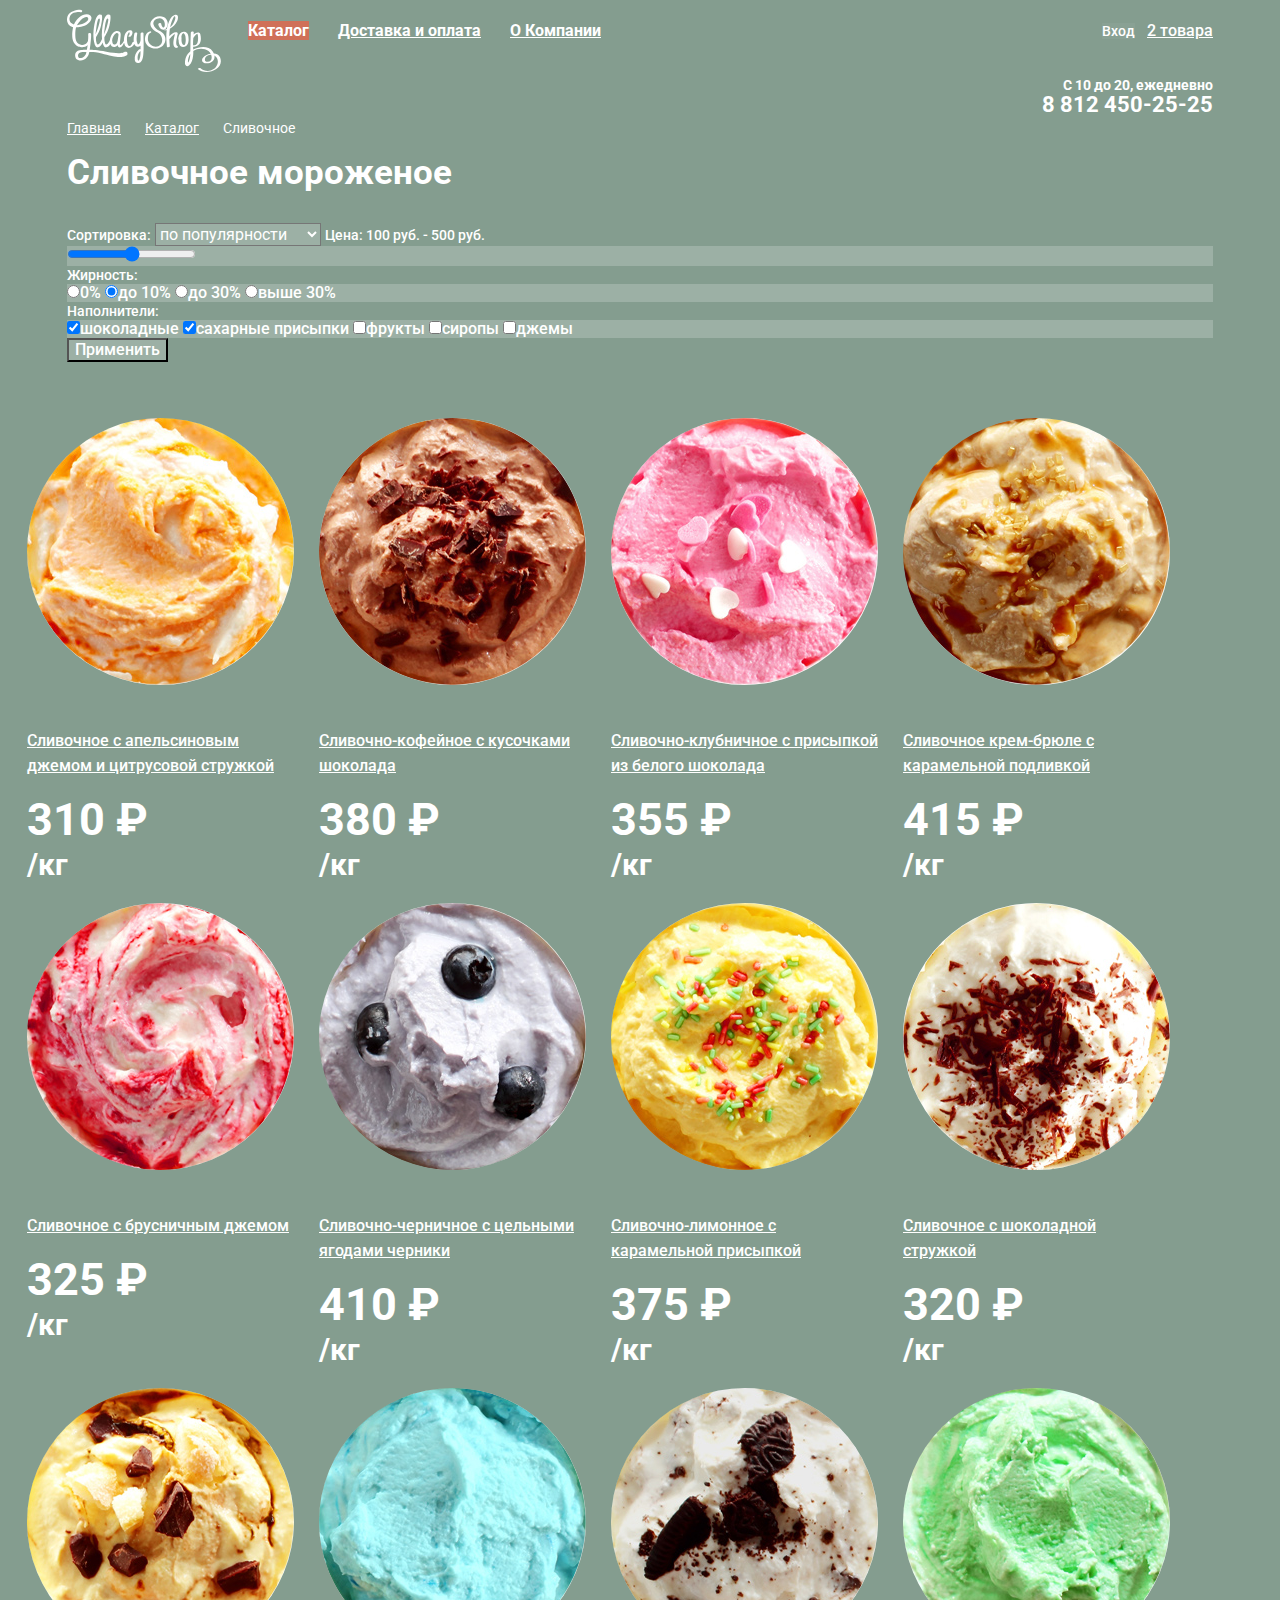
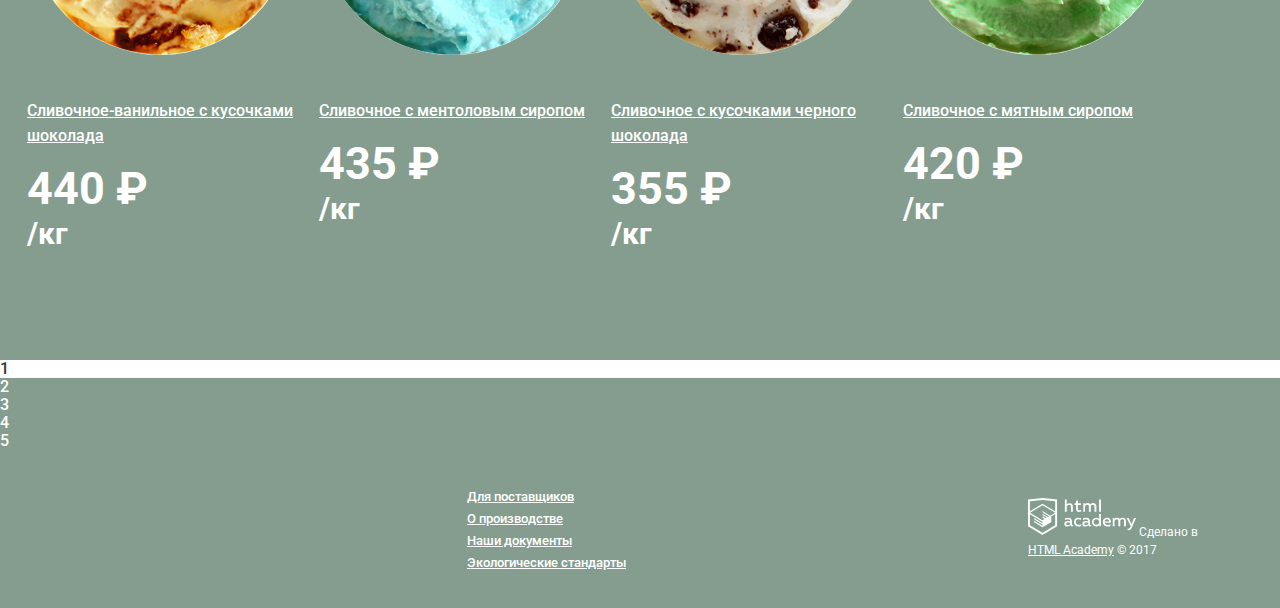
==== catalog.html @ 8f3aaef1 "Правки по базовой разметке сеток" ====
<!DOCTYPE html>
<html lang="ru">
   <head>
      <meta charset="utf-8">
      <title>HTML Academy: Глейси</title>
      <link href="https://fonts.googleapis.com/css?family=Roboto:400,500,700&amp;subset=cyrillic" rel="stylesheet">
      <link rel="stylesheet" href="css/normalize.css">
      <link rel="stylesheet" href="css/style.css">
   </head>
   <body>
      <header class="mainHeader">
         <div class="container">
            <nav class="mainNavigation">
               <a href="index.html" aria-label="Главная страница Gllacy Shop"><img src="img/logo.svg" alt="Логотип Gllacy Shop" class="logo" width="154" height="64"></a>
               <ul class="siteNavigation list">
                  <li class="catalogLink">
                     <a href="catalog.html" class="navLink catalogCurrent">Каталог</a>
                     <ul class="submenu list">
                        <li class="newIcecream"><a href="#">Новинки</a></li>
                        <li class="submenuItem submenuCurrent"><a href="#">Сливочное</a></li>
                        <li class="submenuItem"><a href="#">Щербеты</a></li>
                        <li class="submenuItem"><a href="#">Фруктовый лед</a></li>
                        <li class="submenuItem"><a href="#">Мелорин</a></li>
                     </ul>
                  </li>
                  <li><a href="payment.html" class="navLink">Доставка и оплата</a></li>
                  <li><a href="about.html" class="navLink">О Компании</a></li>
               </ul>
               <ul class="userNavigation list">
                  <li>
                     <a href="#" class="userLink"><span class="visuallyHidden">Поиск</span></a>
                     <form class="searchForm" action="https://echo.htmlacademy.ru/" method="get">
                        <label for="search" class="visuallyHidden">Поиск по сайту</label>
                        <input type="text" name="search" id="search"  placeholder="Что ищем?">
                        <button type="submit" class="visuallyHidden">Искать</button>
                     </form>
                  </li>
                  <li>
                     <a href="login.html" class="userLink">Вход</a>
                     <form class="loginForm" action="https://echo.htmlacademy.ru/" method="post">
                        <p class="userForm"> <label for="emailLoginForm" class="visuallyHidden">Электронная почта</label>
                           <input type="email" id="emailLoginForm" name="emailLogin" placeholder="Электронная почта">
                           <label for="passwordLoginForm" class="visuallyHidden">Пароль</label>
                           <input type="password" id="passwordLoginForm" name="passwordLogin" placeholder="Пароль">
                        </p>
                        <button type="submit" class="btn">Войти</button>
                        <p class="informationSection">
                           <a href="#" class="linkForm">Забыли пароль?</a>
                           <a href="#" class="linkForm">Новая регистрация</a>
                        </p>
                     </form>
                  </li>
                  <li>
                     <a href="#" class="activeLink">2 товара</a>
                     <section class="goodsChosen">
                        <h2 class="visuallyHidden">Выбранные товары</h2>
                        <p class="goodsRow"><button type="button" class="goodsClose"><span class="visuallyHidden">Закрыть</span></button>
                           <a href="#">
                           <img src="img/1.jpg" width="33" height="33" alt="Пломбир с апельсиновым джемом">
                           <span class="goodsBuy">Пломбир с апельсиновым джемом</span>
                           </a> 
                           <span class="goodsWeight">1,5 кг x</span> <span class="goodsPrice">200 руб.</span>
                           <span class="goodsTotal">300 руб.</span>
                        </p>
                        <p class="goodsRow"><button type="button" class="goodsClose"><span class="visuallyHidden">Закрыть</span></button>
                           <a href="#">
                           <img src="img/3.jpg" width="33" height="33" alt="Клубничный пломбир с присыпкой"> 
                           <span class="goodsBuy">Клубничный пломбир с присыпкой из белого шоколада</span>
                           </a>
                           <span class="goodsWeight">1,5 кг x</span> <span class="goodsPrice">300 руб.</span>
                           <span class="goodsTotal">450 руб.</span>
                        </p>
                        <hr>
                        <span class="total">Итого: 750 руб.</span>
                        <a href="#" class="btn">Оформить заказ</a>
                     </section>
                  </li>
               </ul>
            </nav>
            <span class="workTime">С 10 до 20, ежедневно</span>
            <span class="phoneNumber">8 812 450-25-25</span>
         </div>
      </header>
      <main>
         <div class="container">
            <ul class="breadcrumbs list">
               <li><a href="index.html">Главная</a></li>
               <li><a href="#">Каталог</a></li>
               <li class="breadcrumbsCurrent">Сливочное</li>
            </ul>
            <h1 class="mainHeading">Сливочное мороженое</h1>
            <section class="sorting">
               <h2 class="visuallyHidden">Выберите мороженое по вкусу</h2>
               <form class="filterForm" method="post" action="https://echo.htmlacademy.ru/">
                  <div class="filterSection">
                     <label>
                        <span class="filterHeading">Сортировка:</span>
                        <select name="sorting" class="filterSelect">
                           <option value="popular">по популярности</option>
                           <option value="cheap">сначала недорогие</option>
                           <option value="expensive">сначала дорогие</option>
                           <option value="fatty">по жирности</option>
                        </select>
                     </label>
                     <label>
                        <span class="filterHeading">Цена: 100 руб. - 500 руб.</span> 
                        <div class="inputBg"><input type="range" min="100" max="500" step="100">
                        </div>
                     </label>
                     <span class="filterHeading">Жирность:</span>
                     <div class="inputBg">
                        <label>
                        <input type="radio" name="fat" value="0%">0%
                        </label>
                        <label>
                        <input type="radio" name="fat" value="before10%" checked>до 10%
                        </label>
                        <label>
                        <input type="radio" name="fat" value="before30%">до 30%
                        </label>
                        <label>
                        <input type="radio" name="fat" value="above30%">выше 30%
                        </label>
                     </div>
                  </div>
                  <div class="filterSection">
                     <span class="filterHeading">Наполнители:</span>
                     <div class="inputBg">
                        <label><input type="checkbox" name="chocolate" checked>шоколадные</label>
                        <label> <input type="checkbox" name="sugar" checked>сахарные присыпки</label>
                        <label> <input type="checkbox" name="fruit">фрукты</label>
                        <label> <input type="checkbox" name="syrup">сиропы</label>
                        <label>  <input type="checkbox" name="jam">джемы</label>
                     </div>
                     <button type="submit" class="filterBtn">Применить</button>
                  </div>
               </form>
            </section>
         </div>
         <ul class="icecreamList list">
            <li class="icecreamItem">
               <h2><a href="#" class="icecreamLink">Сливочное с апельсиновым джемом и цитрусовой стружкой</a></h2>
               <p class="icecreamImage">
                  <img src="img/1.jpg" width="267" height="267" alt="Сливочное с апельсиновым джемом">
               </p>
               <span class="itemPrice">310 ₽</span>
               <span class="itemWeight">/кг</span>
            </li>
            <li class="icecreamItem">
               <h2><a href="#" class="icecreamLink">Сливочно-кофейное с кусочками шоколада</a></h2>
               <p class="icecreamImage">
                  <img src="img/2.jpg" width="267" height="267" alt="Сливочное-кофейное с кусочками шоколада">
               </p>
               <span class="itemPrice">380 ₽</span>
               <span class="itemWeight">/кг</span>
            </li>
            <li class="icecreamItem">
               <h2><a href="#" class="icecreamLink">Сливочно-клубничное с присыпкой из белого шоколада</a></h2>
               <p class="icecreamImage">
                  <img src="img/3.jpg" width="267" height="267" alt="Сливочно-клубничное с присыпкой">
               </p>
               <span class="itemPrice">355 ₽</span>
               <span class="itemWeight">/кг</span>
            </li>
            <li class="icecreamItem">
               <h2><a href="#" class="icecreamLink">Сливочное крем-брюле с карамельной подливкой</a></h2>
               <p class="icecreamImage">
                  <img src="img/4.jpg" width="267" height="267" alt="Сливочное крем-брюле">
               </p>
               <span class="itemPrice">415 ₽</span>
               <span class="itemWeight">/кг</span>
            </li>
            <li class="icecreamItem">
               <h2><a href="#" class="icecreamLink">Сливочное с брусничным джемом</a></h2>
               <p class="icecreamImage">
                  <img src="img/5.jpg" width="267" height="267" alt="Сливочное с брусничным джемом">
               </p>
               <span class="itemPrice">325 ₽</span>
               <span class="itemWeight">/кг</span>
            </li>
            <li class="icecreamItem">
               <h2><a href="#" class="icecreamLink">Сливочно-черничное с цельными ягодами черники</a></h2>
               <p class="icecreamImage">
                  <img src="img/6.jpg" width="267" height="267" alt="Сливочно-черничное">
               </p>
               <span class="itemPrice">410 ₽</span>
               <span class="itemWeight">/кг</span>
            </li>
            <li class="icecreamItem">
               <h2><a href="#" class="icecreamLink">Сливочно-лимонное с карамельной присыпкой</a></h2>
               <p class="icecreamImage">
                  <img src="img/7.jpg" width="267" height="267" alt="Сливочно-лимонное">
               </p>
               <span class="itemPrice">375 ₽</span>
               <span class="itemWeight">/кг</span>
            </li>
            <li class="icecreamItem">
               <h2><a href="#" class="icecreamLink">Сливочное с шоколадной стружкой</a></h2>
               <p class="icecreamImage">
                  <img src="img/8.jpg" width="267" height="267" alt="Сливочное с шоколадной стружкой">
               </p>
               <span class="itemPrice">320 ₽</span>
               <span class="itemWeight">/кг</span>
            </li>
            <li class="icecreamItem">
               <h2><a href="#" class="icecreamLink">Сливочное-ванильное с кусочками шоколада</a></h2>
               <p class="icecreamImage">
                  <img src="img/9.jpg" width="267" height="267" alt="Сливочное-ванильное с кусочками шоколада">
               </p>
               <span class="itemPrice">440 ₽</span>
               <span class="itemWeight">/кг</span>
            </li>
            <li class="icecreamItem">
               <h2><a href="#" class="icecreamLink">Сливочное с ментоловым сиропом</a></h2>
               <p class="icecreamImage">
                  <img src="img/10.jpg" width="267" height="267" alt="Сливочное с ментоловым сиропом">
               </p>
               <span class="itemPrice">435 ₽</span>
               <span class="itemWeight">/кг</span>
            </li>
            <li class="icecreamItem">
               <h2><a href="#" class="icecreamLink">Сливочное с кусочками черного шоколада</a></h2>
               <p class="icecreamImage">
                  <img src="img/11.jpg" width="267" height="267" alt="Сливочное с кусочками черного шоколада">
               </p>
               <span class="itemPrice">355 ₽</span>
               <span class="itemWeight">/кг</span>
            </li>
            <li class="icecreamItem">
               <h2><a href="#" class="icecreamLink">Сливочное с мятным сиропом</a></h2>
               <p class="icecreamImage">
                  <img src="img/12.jpg" width="267" height="267" alt="Сливочное с мятным сиропом">
               </p>
               <span class="itemPrice">420 ₽</span>
               <span class="itemWeight">/кг</span>
            </li>
         </ul>
         <ul class="paginationList list" aria-label="Больше страниц с результатами">
            <li class="paginationItem paginationItemCurrent">1</li>
            <li class="paginationItem"><a href="#" class="paginationLink">2</a></li>
            <li class="paginationItem"><a href="#" class="paginationLink">3</a></li>
            <li class="paginationItem"><a href="#" class="paginationLink">4</a></li>
            <li class="paginationItem"><a href="#" class="paginationLink">5</a></li>
         </ul>
      </main>
      <footer class="mainFooter">
         <div class="container">
            <div class="social">
               <ul class="list">
                  <li><a class="socialButton" href="#"><span class="visuallyHidden">Твиттер</span></a></li>
                  <li><a class="socialButton" href="#"><span class="visuallyHidden">Инстаграм</span></a></li>
                  <li><a class="socialButton" href="#"><span class="visuallyHidden">Фейсбук</span></a></li>
                  <li><a class="socialButton" href="#"><span class="visuallyHidden">Контакт</span></a></li>
               </ul>
            </div>
            <div class="footerLinks">
               <ul class="list">
                  <li><a href="#">Для поставщиков</a></li>
                  <li><a href="#">О производстве</a></li>
                  <li><a href="#">Наши документы</a></li>
                  <li><a href="#">Экологические стандарты</a></li>
               </ul>
            </div>
            <p class="footerCopyright">
               <a href="https://htmlacademy.ru/intensive/htmlcss" aria-label="Сайт компании HTML Academy"><img src="img/logo-htmlacademy.svg" alt="HTML academy logo" width="108" height="39"></a> 
               Сделано в <a class="logoLink" href="https://htmlacademy.ru/intensive/htmlcss">HTML Academy</a> &copy; 2017
            </p>
         </div>
      </footer>
   </body>
</html>
---- css/style.css ----
*,
*::before,
*::after {
    box-sizing: inherit;
}

html {
    box-sizing: border-box;
}

body {
    font-family: "Roboto", Arial, Helvetica, sans-serif;
    font-size: 16px;
    line-height: 22px;
    color: #323232;
    background-color: #849d8f;
    min-width: 1200px;
}

a {
    font-weight: 500;
    color: #fff;
    line-height: 18px;
}

a:hover {
    color: #ffbc9e;
}

a:active {
    color: #ffbc9e;
}

.list {
    list-style: none;
    margin: 0;
    padding: 0;
}

.container {
    width: 1200px;
    margin: 0 auto;
    padding: 0 27px;
    
}

.mainHeader .logo {
    margin-top: 9px;
    margin-right: 27px;
}

.mainNavigation {
    display: flex;
}

.siteNavigation, .userNavigation {
    padding-top: 20px;
}

.userNavigation {
    margin-left: auto;
}

.siteNavigation li {
    display: inline-block;
    margin-right: 25px;
    position: relative;
}

.siteNavigation li:last-child, .userNavigation li:last-child {
    margin-right: 0px;
}

.userNavigation li {
    display: inline-block;
    margin-right: 8px;
}

.siteNavigation .navLink {
    line-height: 18px;
    color: #fff;
    font-weight: 700;
}

.submenu {
    display: none;
    position: absolute;
    z-index: 900;    
}

.catalogLink:hover  .submenu {
    display: block;  
}

.submenu a {
    font-size: 14px;
    line-height: 16px;
    text-decoration: none;
    color: #323232;
}

.submenu .newIcecream {
    font-weight: 700;
}

.submenu li:hover {
    background-color: #fbded7;
}

.submenu li:active {
    background-color: #f6b5a5;
}

.submenuCurrent {
    background-color: #d07058;
}

.catalogLink > a:active {
    background-color: #ededed;
    color: #333;
}

a.catalogCurrent {
    color: #fff;
    background-color: #d07058;
    font-weight: 700;
    text-decoration: none;
}

.userNavigation .userLink {
    font-weight: 500;
    color: #fff;
    font-size: 14px;
    line-height: 16px;
    text-decoration: none;
}

.searchForm, .loginForm, .goodsChosen, .feedbackForm {
    display: none;
}

.userNavigation .userLink {
    background-color: rgba(161, 180, 169, 0.2);
}

.userNavigation .userLink:hover {
    color: #323232;
    background-color: #f8f7f4;
}

.sliderItem h2 {
    font-weight: 700;
    font-size: 60px;
    line-height: 60px;
    color: #fff;
    text-align: center;
}

.sliderItem .btnSlider {
    font-size: 32px;
    line-height: 44px;
}

.sliderItem:first-child {
    background-image: url('../img/slider_ice1.png');
    background-repeat: no-repeat;
}

.sliderItem:nth-child(2) {
    background-color: #8996a6;
    background-image: url('../img/slider_ice2.png');
    background-repeat: no-repeat;
}

.sliderItem:nth-child(3) {
    background-color: #9d8b84;
    background-image: url('../img/slider_ice3.png');
    background-repeat: no-repeat;
}

.gifts .giftRaspberry {
    background-color: #701c33;
    background-image: url('../img/raspberry_bg.jpg');
    background-repeat: no-repeat;
}

.gifts .giftChoco {
    background-color: #3e271c;
    background-image: url('../img/chocolate_bg.jpg');
    background-repeat: no-repeat;
}

.giftContainer p {
    color: #fff;
    font-size: 18px;
    font-weight: 700;
}

.giftContainer h3 {
    color: #fff;
    font-size: 35px;
    line-height: 41px;
    font-weight: 700;
}

.icecreamImage img {
    border-radius: 50%;
}

.shopDescriptionTitle {
    font-weight: 500;
    font-size: 24px;
    line-height: 30px;
    margin-left: 20px;
    margin-bottom: 10px;
}

.shopDescription {
    background-color: #ebe0c5;
    background-image: url('../img/waffle_bg.jpg');
    background-repeat: no-repeat;
    background-size: cover;
    border-radius: 15px;
    padding-top: 6px;
    padding-bottom: 17px;
    margin-bottom: 40px;
}

.content {
    display: flex;
    flex-wrap: wrap;
    align-items: flex-start;
}

.content p {
    width: 480px;
    margin-left: 70px;
    margin-bottom: 9px;
}

.content p:nth-child(2) {
    order: 1;
}
.content p:nth-child(4) {
    order: 4;
}

.postsWrapper {
    display: flex;
    justify-content: space-between;
    margin-bottom: 40px;
}

.blog {
    background-color: #fff;
    background-image: url('../img/strawberry_bg.jpg');
    background-repeat: no-repeat;
    background-size: cover;
    border-radius: 15px;
    width: 560px;
    min-height: 200px;
    padding-left: 20px;
    padding-top: 15px;
}

.blog .blogHeading {
    font-weight: 500;
    font-size: 16px;
    line-height: 22px;
    margin-bottom: 10px;
}

.blog .blogLink {
    font-weight: 700;
    font-size: 24px;
    line-height: 30px;
    color: #323232;
    display: block;
    width: 280px;
}

.subscribe {
    background-image: url('../img/bg-post.svg');
    background-repeat: no-repeat;
    background-size: cover;
    border-radius: 15px;
    width: 560px;
}

.subscribeContainer {
    background-color: #f8f7f4;
    border-radius: 10px;
    min-height: 210px;
    margin: 0 auto;
    width: 550px;
    margin-bottom: 5px;
    margin-top: 5px;
    padding-top: 1px;
    padding-left: 20px;
    padding-right: 20px;
}

.subscribeContainer .subscribeParagraph {
    color: #5a5a5a;
    margin-top: 33px;
    margin-bottom: 35px;
}

.subscribeForm input {
    line-height: 24px;
    color: #999;
}

.btn {
    color: #fefefe;
    background-image: linear-gradient(to top, #e74a35, #f26843);
    font-size: 18px;
    line-height: 24px;
    border-radius: 15px;
    text-decoration: none;
    font-weight: 700;
}

.btn:hover {
    background-image: linear-gradient(to top, #e74a35, #f26843), 
    linear-gradient(to bottom, rgba(255, 255, 255, 0.2), rgba(255, 255, 255, 0.2));
}

.btn:active {
    background-image: linear-gradient(to bottom, #e74a35, #f26843), linear-gradient(to bottom, rgba(0, 0, 0, 0.07), rgba(0, 0, 0, 0.07));
}

.mapText {
    background-color: #fff;
}

.mapText .address {
    font-size: 14px;
    line-height: 20px;
}

.address b {
    font-size: 18px;
    line-height: 24px;
}

.mainFooter {
    padding: 35px 0;
}

.mainFooter .container {
    display: flex;
}

.mainFooter .social {
    width: 190px;
    margin-right: 210px;
}

.footerLinks {
    width: 330px; 
}

.footerCopyright {
    width: 185px;
    margin-left: auto;
}
.footerLinks a {
    font-size: 13px;
}

.footerCopyright {
    color: #fefefe;
    font-size: 12px;
    line-height: 18px;
}

.logoLink {
    font-weight: normal;
}

/* Форма отзыва */

.feedbackForm {
    padding-top: 1px;
    padding-left: 25px;
    padding-right: 25px;
    background-color: #f8f7f4;
    width: 478px;
    height: 443px;
    border-radius: 10px;
    position: relative;
}

.feedbackForm .close {
    position: absolute;
    left: 450px; /* Примерное, чтобы не мешалось*/
    top: 10px;
}

.feedbackForm .feedbackText {
    margin-top: 19px;
    margin-bottom: 20px;
    font-size: 24px;
    line-height: 28px;
    font-weight: 500;
}

.feedbackForm input, .feedbackForm textarea {
    line-height: 24px;
    color: #999999;
}

/* Страница каталога */

.workTime  {
    color: #fff;
    font-size: 14px;
    line-height: 16px;
    font-weight: 700;
}

.phoneNumber {
    color: #fff;
    font-size: 22px;
    line-height: 24px;
    font-weight: 700;
}

span.workTime, span.phoneNumber {
    text-align: right;
    display: block;  
}

.breadcrumbs {
    list-style: none;
}

.breadcrumbs li {
    display: inline-block;
    margin-right: 20px;
}

.breadcrumbs a {
    font-size: 14px;
    line-height: 16px;
    font-weight: normal;
}

.breadcrumbsCurrent {
    color: #fff;
    font-weight: normal;
    font-size: 14px;
    line-height: 16px;
}

.mainHeading {
    color: #fff;
    font-size: 35px;
    line-height: 41px;
    font-weight: 700;
    margin-bottom: 30px;
    margin-top: 13px;
}

ul.icecreamList {
    display: flex;
    flex-wrap: wrap;
    margin-top: 40px;
    margin-bottom: 104px;
    margin-left: 27px;
}

.icecreamItem {
    display: flex;
    flex-direction: column;
    width: 267px;
    margin-right: 25px;
}

.icecreamImage {
    order: -1;
}

.icecreamList .icecreamLink {
    line-height: 22px;
    font-weight: 500;
    text-align: center;
    font-size: 16px;
}

.itemPrice {
    font-size: 45px;
    line-height: 45px;
    font-weight: 700;
    color: #fff;
}

.itemWeight {
    font-size: 30px;
    line-height: 45px;
    font-weight: 700;
    color: #fff;
}

/* Форма фильтра */

.filterForm {
    color: #fff;
    font-size: 16px;
    font-weight: 500;
    line-height: 18px;
}

.filterSection .filterHeading {
    font-size: 14px;
    line-height: 16px;
}

.filterSection .filterSelect {
    font-size: 16px;
    line-height: 18px;
    color: #fff;
    background: rgba(255, 255, 255, 0.2);
}

.inputBg {
    background-color: rgba(255, 255, 255, 0.2);
}

.filterBtn {
    color: #fff;
    font-size: 16px;
    line-height: 18px;
    font-weight: 500;
    background-color: rgba(255, 255, 255, 0.2);
}

.filterBtn:hover {
    color: #323232;
    background-color: #fff;
}

.filterBtn:active {
    background-color: #ededed;
    box-shadow: inset 0px 2px 1px 0 #696969;
}

.paginationItem {
    line-height: 18px;
    font-weight: 500;
}

.paginationList a {
    text-decoration: none;
}

.paginationItemCurrent {
    background-color: #fff;
}

.visuallyHidden {
    position: absolute;
    width: 1px;
    height: 1px;
    margin: -1px;
    border: 0;
    padding: 0;
    white-space: nowrap;
    clip-path: inset(100%);
    clip: rect(0 0 0 0);
    overflow: hidden;
  }
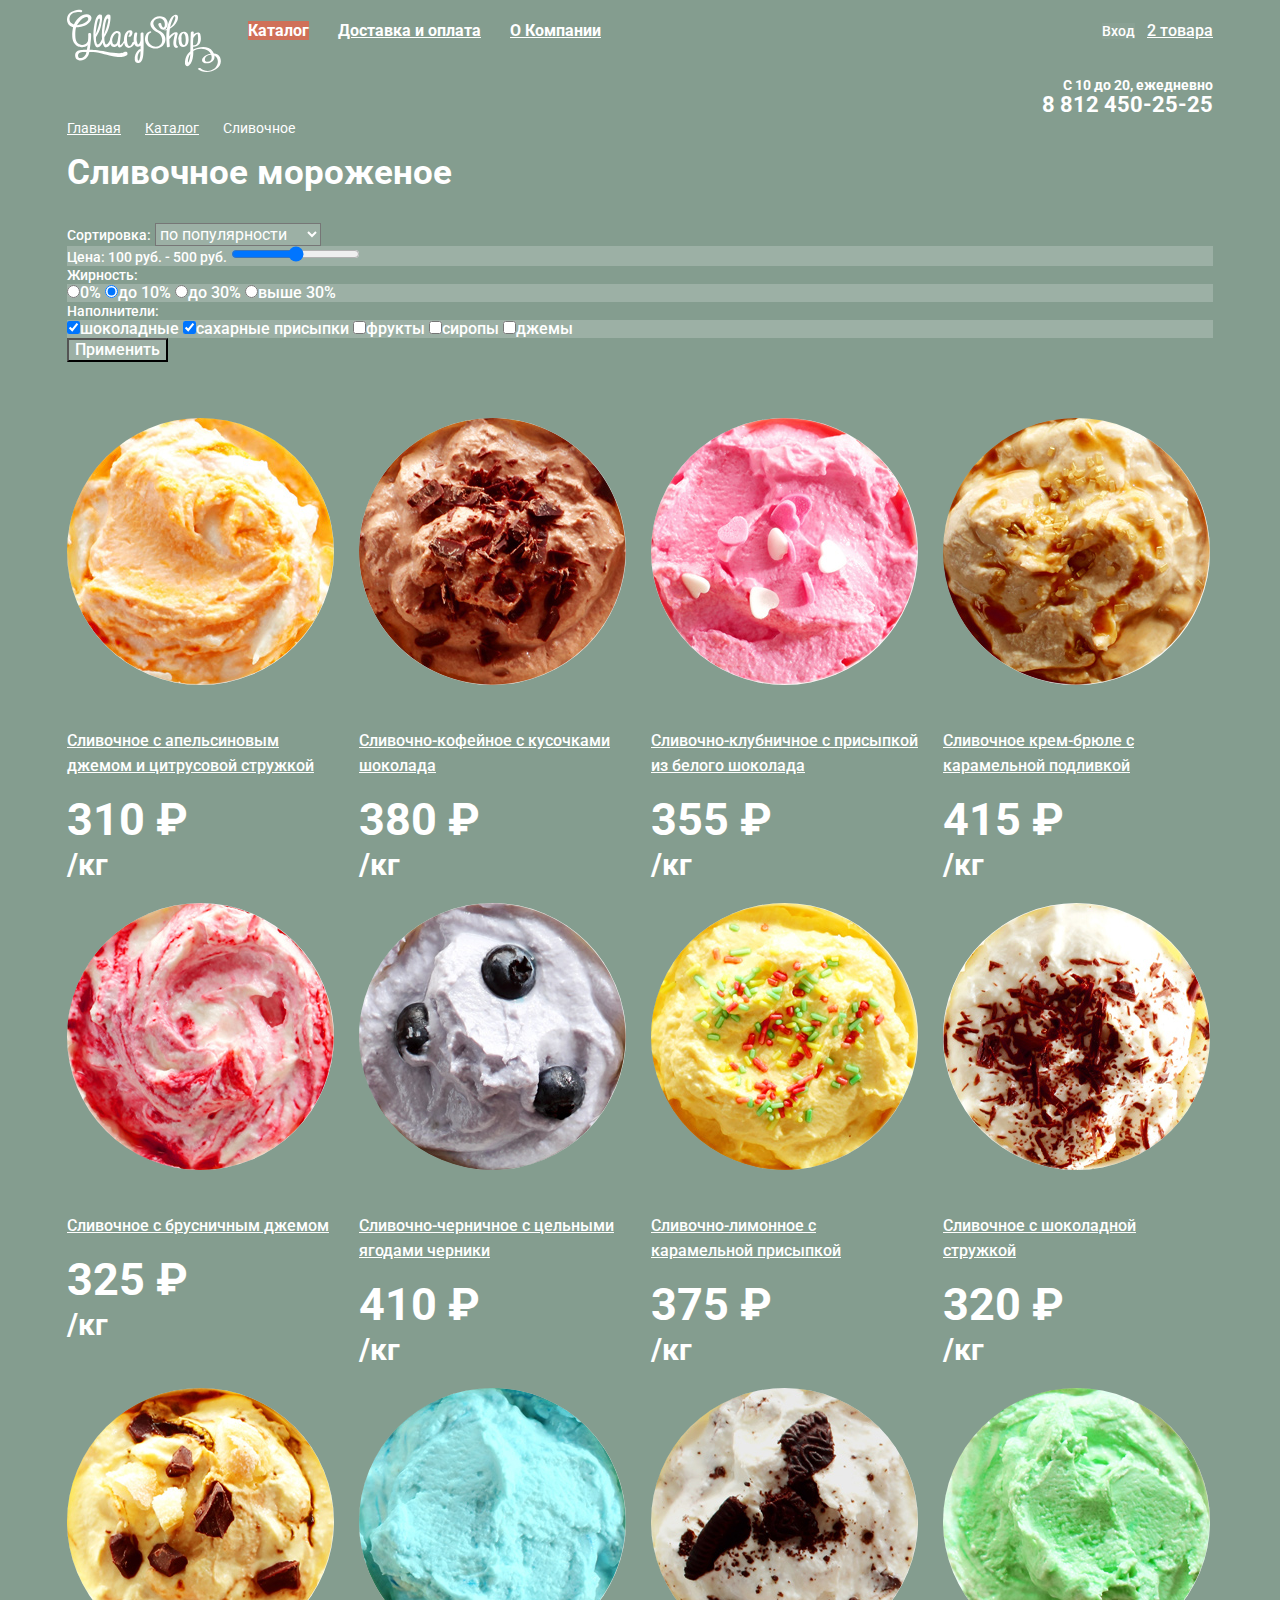
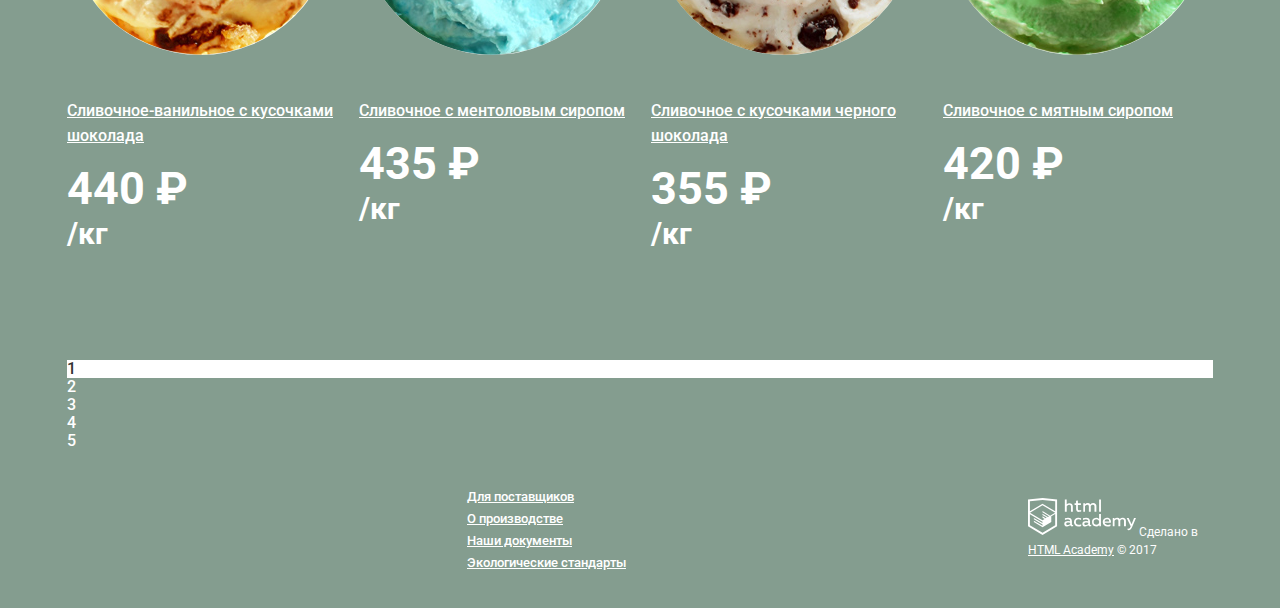
==== commit d34c86d8: "Отцентрована карта и добавлен контейнер в каталоге" ====
--- a/catalog.html
+++ b/catalog.html
@@ -102,11 +102,11 @@
                            <option value="fatty">по жирности</option>
                         </select>
                      </label>
-                     <label>
+                    <div class="inputBg"><label>
                         <span class="filterHeading">Цена: 100 руб. - 500 руб.</span> 
-                        <div class="inputBg"><input type="range" min="100" max="500" step="100">
-                        </div>
+                        <input type="range" min="100" max="500" step="100">
                      </label>
+                    </div>
                      <span class="filterHeading">Жирность:</span>
                      <div class="inputBg">
                         <label>
@@ -137,6 +137,7 @@
                </form>
             </section>
          </div>
+        <div class="icecreamContainer">
          <ul class="icecreamList list">
             <li class="icecreamItem">
                <h2><a href="#" class="icecreamLink">Сливочное с апельсиновым джемом и цитрусовой стружкой</a></h2>
@@ -235,6 +236,8 @@
                <span class="itemWeight">/кг</span>
             </li>
          </ul>
+        </div>
+        <div class="container">
          <ul class="paginationList list" aria-label="Больше страниц с результатами">
             <li class="paginationItem paginationItemCurrent">1</li>
             <li class="paginationItem"><a href="#" class="paginationLink">2</a></li>
@@ -242,6 +245,7 @@
             <li class="paginationItem"><a href="#" class="paginationLink">4</a></li>
             <li class="paginationItem"><a href="#" class="paginationLink">5</a></li>
          </ul>
+        </div>
       </main>
       <footer class="mainFooter">
          <div class="container">
--- a/css/style.css
+++ b/css/style.css
@@ -330,6 +330,10 @@
     background-image: linear-gradient(to bottom, #e74a35, #f26843), linear-gradient(to bottom, rgba(0, 0, 0, 0.07), rgba(0, 0, 0, 0.07));
 }
 
+section.map {
+    text-align: center;
+}
+
 .mapText {
     background-color: #fff;
 }
@@ -463,12 +467,17 @@
     margin-top: 13px;
 }
 
+.icecreamContainer {
+    width: 1200px;
+    margin: 0 auto;
+    padding-left: 27px;   
+}
+
 ul.icecreamList {
     display: flex;
     flex-wrap: wrap;
     margin-top: 40px;
     margin-bottom: 104px;
-    margin-left: 27px;
 }
 
 .icecreamItem {
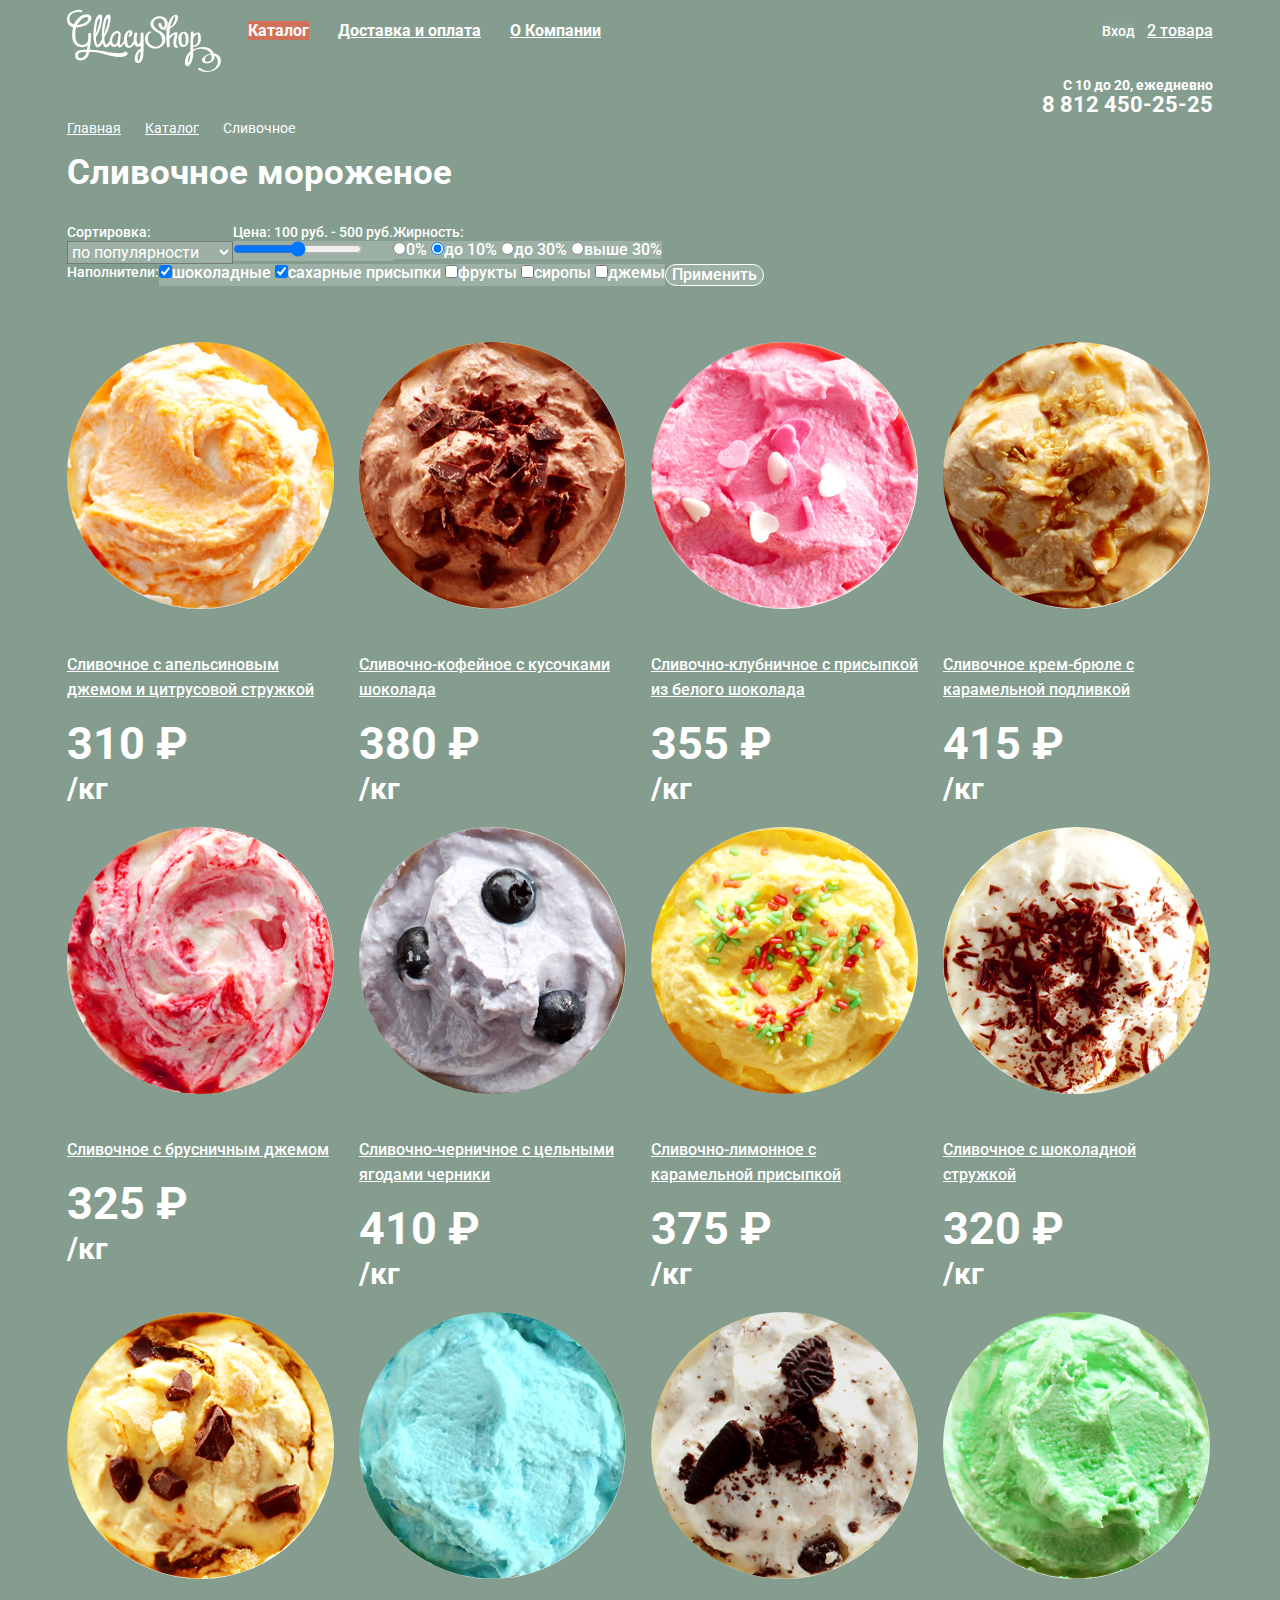
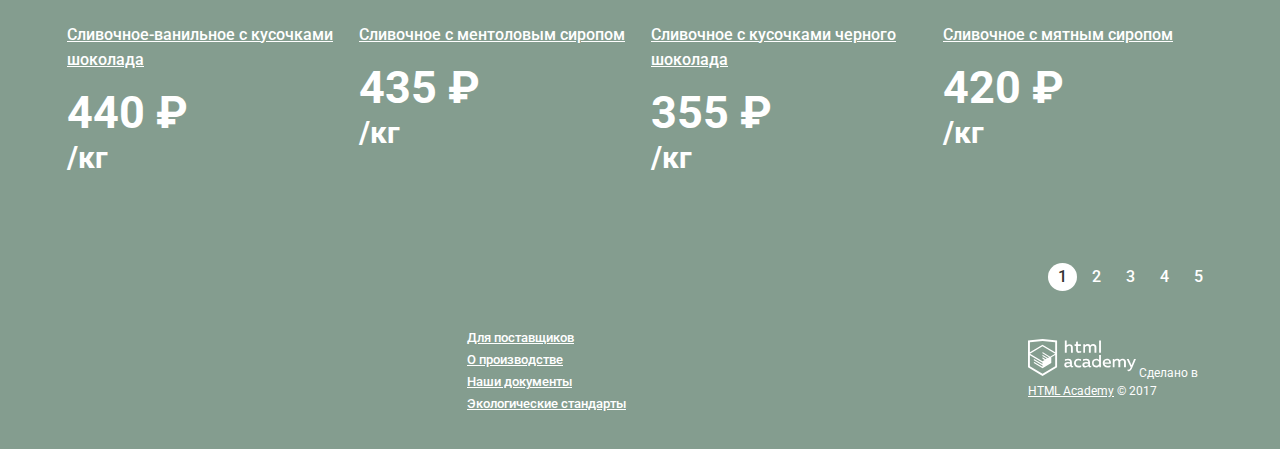
==== commit 27857bc8: "Бонусное задание по базовым сеткам на флексах" ====
--- a/catalog.html
+++ b/catalog.html
@@ -93,21 +93,25 @@
                <h2 class="visuallyHidden">Выберите мороженое по вкусу</h2>
                <form class="filterForm" method="post" action="https://echo.htmlacademy.ru/">
                   <div class="filterSection">
-                     <label>
-                        <span class="filterHeading">Сортировка:</span>
-                        <select name="sorting" class="filterSelect">
+                    <div class="selecting"> 
+                    <label for="filterSelect">
+                        <span class="filterHeading">Сортировка:</span></label>
+                        <div class="selecting"><select name="sorting" class="filterSelect" id="filterSelect">
                            <option value="popular">по популярности</option>
                            <option value="cheap">сначала недорогие</option>
                            <option value="expensive">сначала дорогие</option>
                            <option value="fatty">по жирности</option>
                         </select>
-                     </label>
-                    <div class="inputBg"><label>
-                        <span class="filterHeading">Цена: 100 руб. - 500 руб.</span> 
-                        <input type="range" min="100" max="500" step="100">
-                     </label>
                     </div>
-                     <span class="filterHeading">Жирность:</span>
+                </div>
+                    <div class="ranging">
+                        <label for="ranger">
+                            <span class="filterHeading">Цена: 100 руб. - 500 руб.</span> </label>
+                            <div class="inputBg"> <input type="range" min="100" max="500" step="100" id="ranger">
+                            </div>
+                    </div>
+                    <div class="fatting">
+                    <span class="filterHeading">Жирность:</span>
                      <div class="inputBg">
                         <label>
                         <input type="radio" name="fat" value="0%">0%
@@ -124,7 +128,7 @@
                      </div>
                   </div>
                   <div class="filterSection">
-                     <span class="filterHeading">Наполнители:</span>
+                     <div class="filterHeading">Наполнители:</div>
                      <div class="inputBg">
                         <label><input type="checkbox" name="chocolate" checked>шоколадные</label>
                         <label> <input type="checkbox" name="sugar" checked>сахарные присыпки</label>
@@ -132,6 +136,7 @@
                         <label> <input type="checkbox" name="syrup">сиропы</label>
                         <label>  <input type="checkbox" name="jam">джемы</label>
                      </div>
+                    </div>
                      <button type="submit" class="filterBtn">Применить</button>
                   </div>
                </form>
@@ -239,7 +244,7 @@
         </div>
         <div class="container">
          <ul class="paginationList list" aria-label="Больше страниц с результатами">
-            <li class="paginationItem paginationItemCurrent">1</li>
+            <li class="paginationItem"><a class="paginationItemCurrent">1</a></li>
             <li class="paginationItem"><a href="#" class="paginationLink">2</a></li>
             <li class="paginationItem"><a href="#" class="paginationLink">3</a></li>
             <li class="paginationItem"><a href="#" class="paginationLink">4</a></li>
--- a/css/style.css
+++ b/css/style.css
@@ -178,6 +178,19 @@
     background-repeat: no-repeat;
 }
 
+.gifts {
+    display: flex;
+    justify-content: space-between;
+}
+
+.giftContainer {
+    width: 560px;
+    border-radius: 15px;
+    padding-left: 20px;
+    padding-right: 20px;
+    padding-bottom: 23px;
+}
+
 .gifts .giftRaspberry {
     background-color: #701c33;
     background-image: url('../img/raspberry_bg.jpg');
@@ -194,6 +207,8 @@
     color: #fff;
     font-size: 18px;
     font-weight: 700;
+    margin-top: 20px;
+    margin-bottom: 45px;
 }
 
 .giftContainer h3 {
@@ -201,6 +216,16 @@
     font-size: 35px;
     line-height: 41px;
     font-weight: 700;
+    margin-top: 23px;
+    margin-bottom: 0;
+}
+
+.indexPageList .icecreamItem:nth-child(4n) {
+    margin-right: 0;
+}
+
+.index .indexPageList {
+    margin-bottom: 40px;
 }
 
 .icecreamImage img {
@@ -332,15 +357,26 @@
 
 section.map {
     text-align: center;
+    position: relative;
 }
 
 .mapText {
     background-color: #fff;
+    width: 302px;
+    padding-left: 25px;
+    padding-right: 25px;
+    min-height: 305px;
+    border-radius: 15px;
+    position: absolute; 
+    top: 63px;
+    left: 871px;
+    text-align: left;
 }
 
 .mapText .address {
     font-size: 14px;
     line-height: 20px;
+    margin-top: 32px;
 }
 
 .address b {
@@ -477,7 +513,7 @@
     display: flex;
     flex-wrap: wrap;
     margin-top: 40px;
-    margin-bottom: 104px;
+    margin-bottom: 83px;
 }
 
 .icecreamItem {
@@ -514,6 +550,19 @@
 
 /* Форма фильтра */
 
+.sorting .filterSection {
+    display: flex;
+    flex-wrap: wrap;
+}
+
+.filterSection {
+    order: 4;
+}
+
+.fatting {
+    order: 3;
+}
+
 .filterForm {
     color: #fff;
     font-size: 16px;
@@ -543,6 +592,9 @@
     line-height: 18px;
     font-weight: 500;
     background-color: rgba(255, 255, 255, 0.2);
+    order: 5;
+    border-radius: 15px;
+    border: 1px solid #fff;
 }
 
 .filterBtn:hover {
@@ -555,17 +607,42 @@
     box-shadow: inset 0px 2px 1px 0 #696969;
 }
 
+/* Пагинация */
+
+.paginationList {
+    display: flex;
+    flex-wrap: wrap;
+    justify-content: flex-end;
+}
+
 .paginationItem {
     line-height: 18px;
     font-weight: 500;
+    margin-right: 5px;
+}
+
+.paginationItem:last-child {
+    margin-right: 0;
 }
 
 .paginationList a {
     text-decoration: none;
-}
-
-.paginationItemCurrent {
+    color: #fff;
+    display: block;
+    border-radius: 50%;
+    padding: 5px 10px;
+}
+
+.paginationItem .paginationLink:hover {
+    color: #fff;
+    background-color: rgba(255, 255, 255, 0.2);
+    cursor: pointer;
+}
+
+
+.paginationItem .paginationItemCurrent {
     background-color: #fff;
+    color: #323232;
 }
 
 .visuallyHidden {
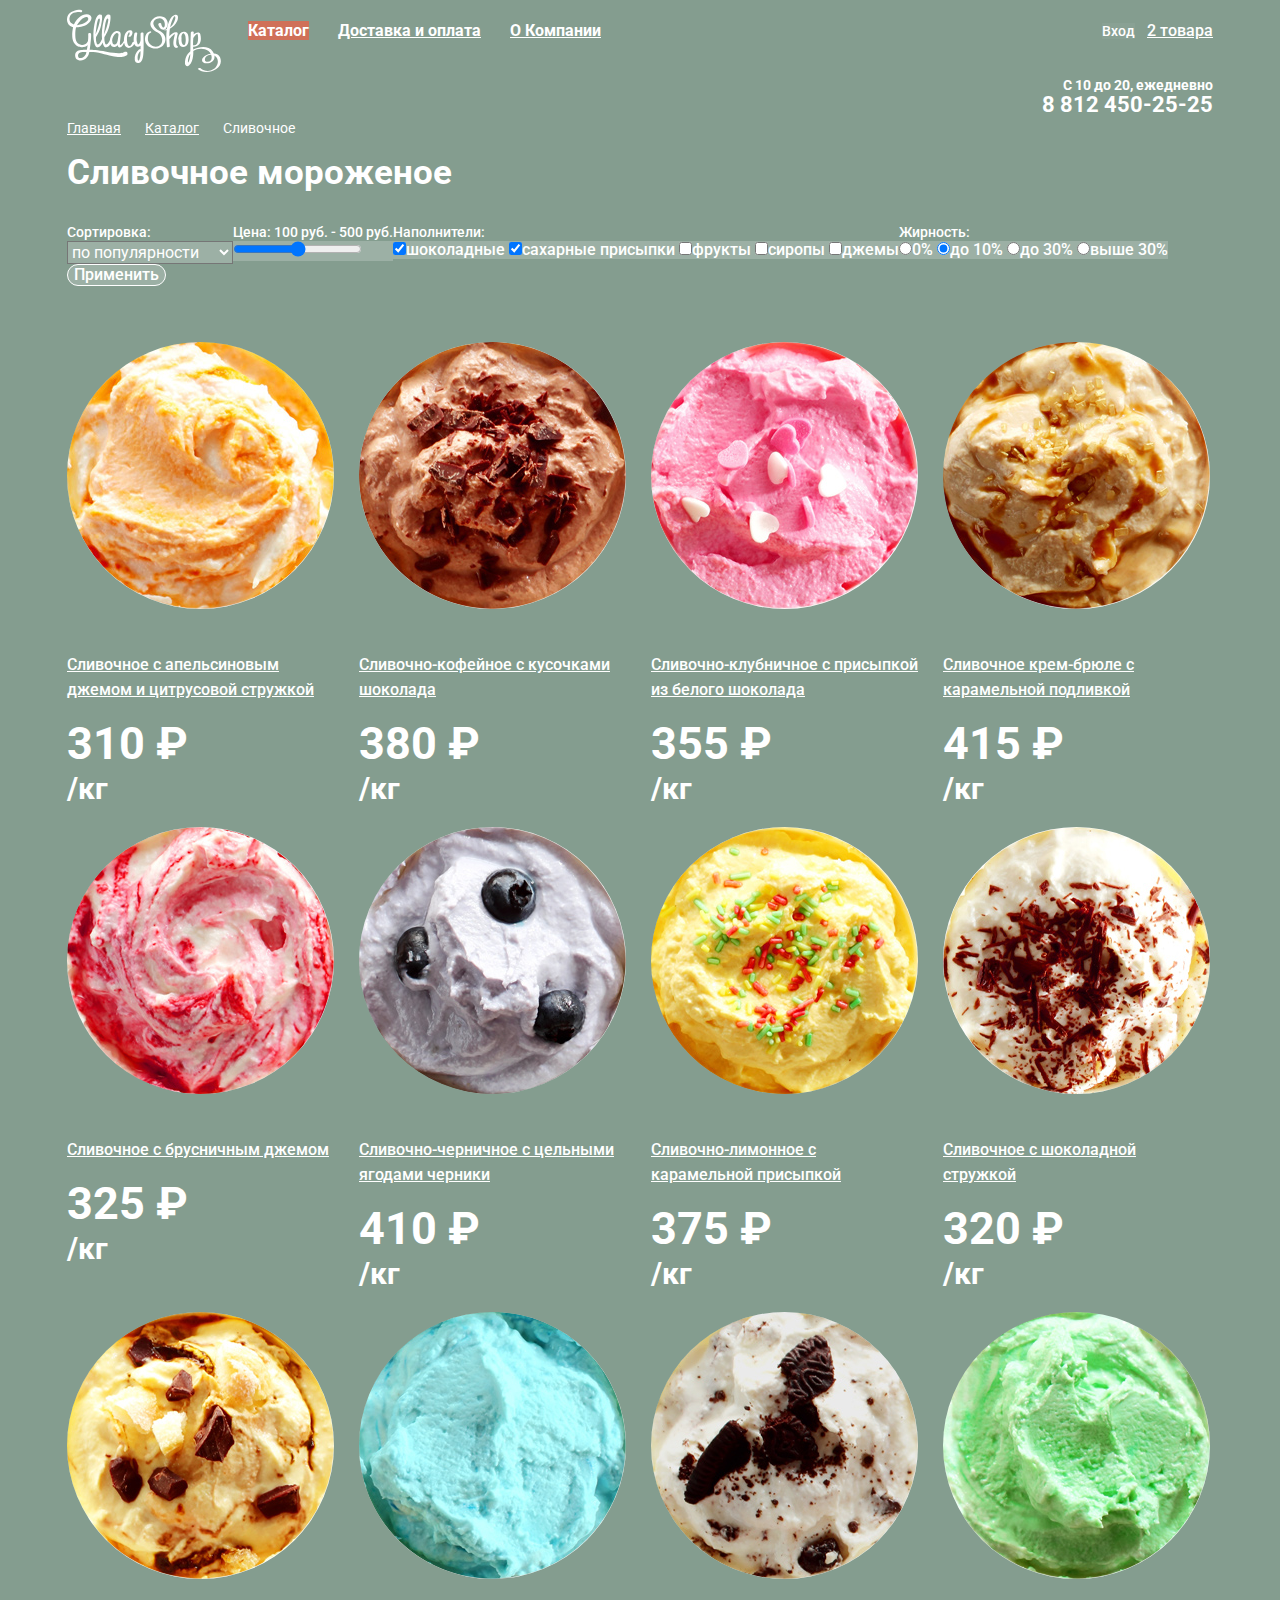
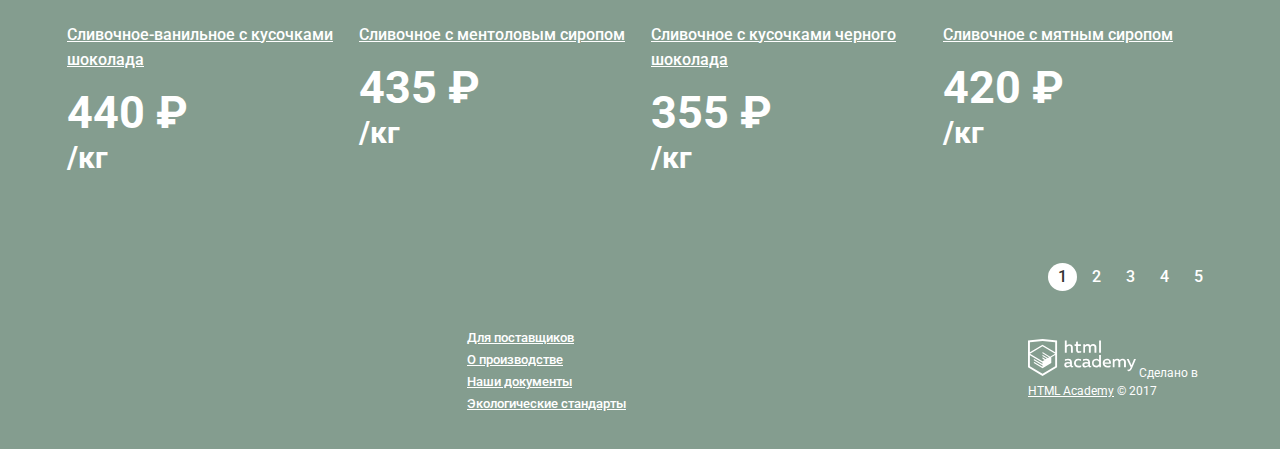
==== commit 9691a937: "Правки по бонусному по сеткам" ====
--- a/catalog.html
+++ b/catalog.html
@@ -127,8 +127,8 @@
                         </label>
                      </div>
                   </div>
-                  <div class="filterSection">
-                     <div class="filterHeading">Наполнители:</div>
+                  <div class="filterFilling">
+                     <span class="filterHeading">Наполнители:</span>
                      <div class="inputBg">
                         <label><input type="checkbox" name="chocolate" checked>шоколадные</label>
                         <label> <input type="checkbox" name="sugar" checked>сахарные присыпки</label>
--- a/css/style.css
+++ b/css/style.css
@@ -224,7 +224,7 @@
     margin-right: 0;
 }
 
-.index .indexPageList {
+.icecreamList.indexPageList {
     margin-bottom: 40px;
 }
 
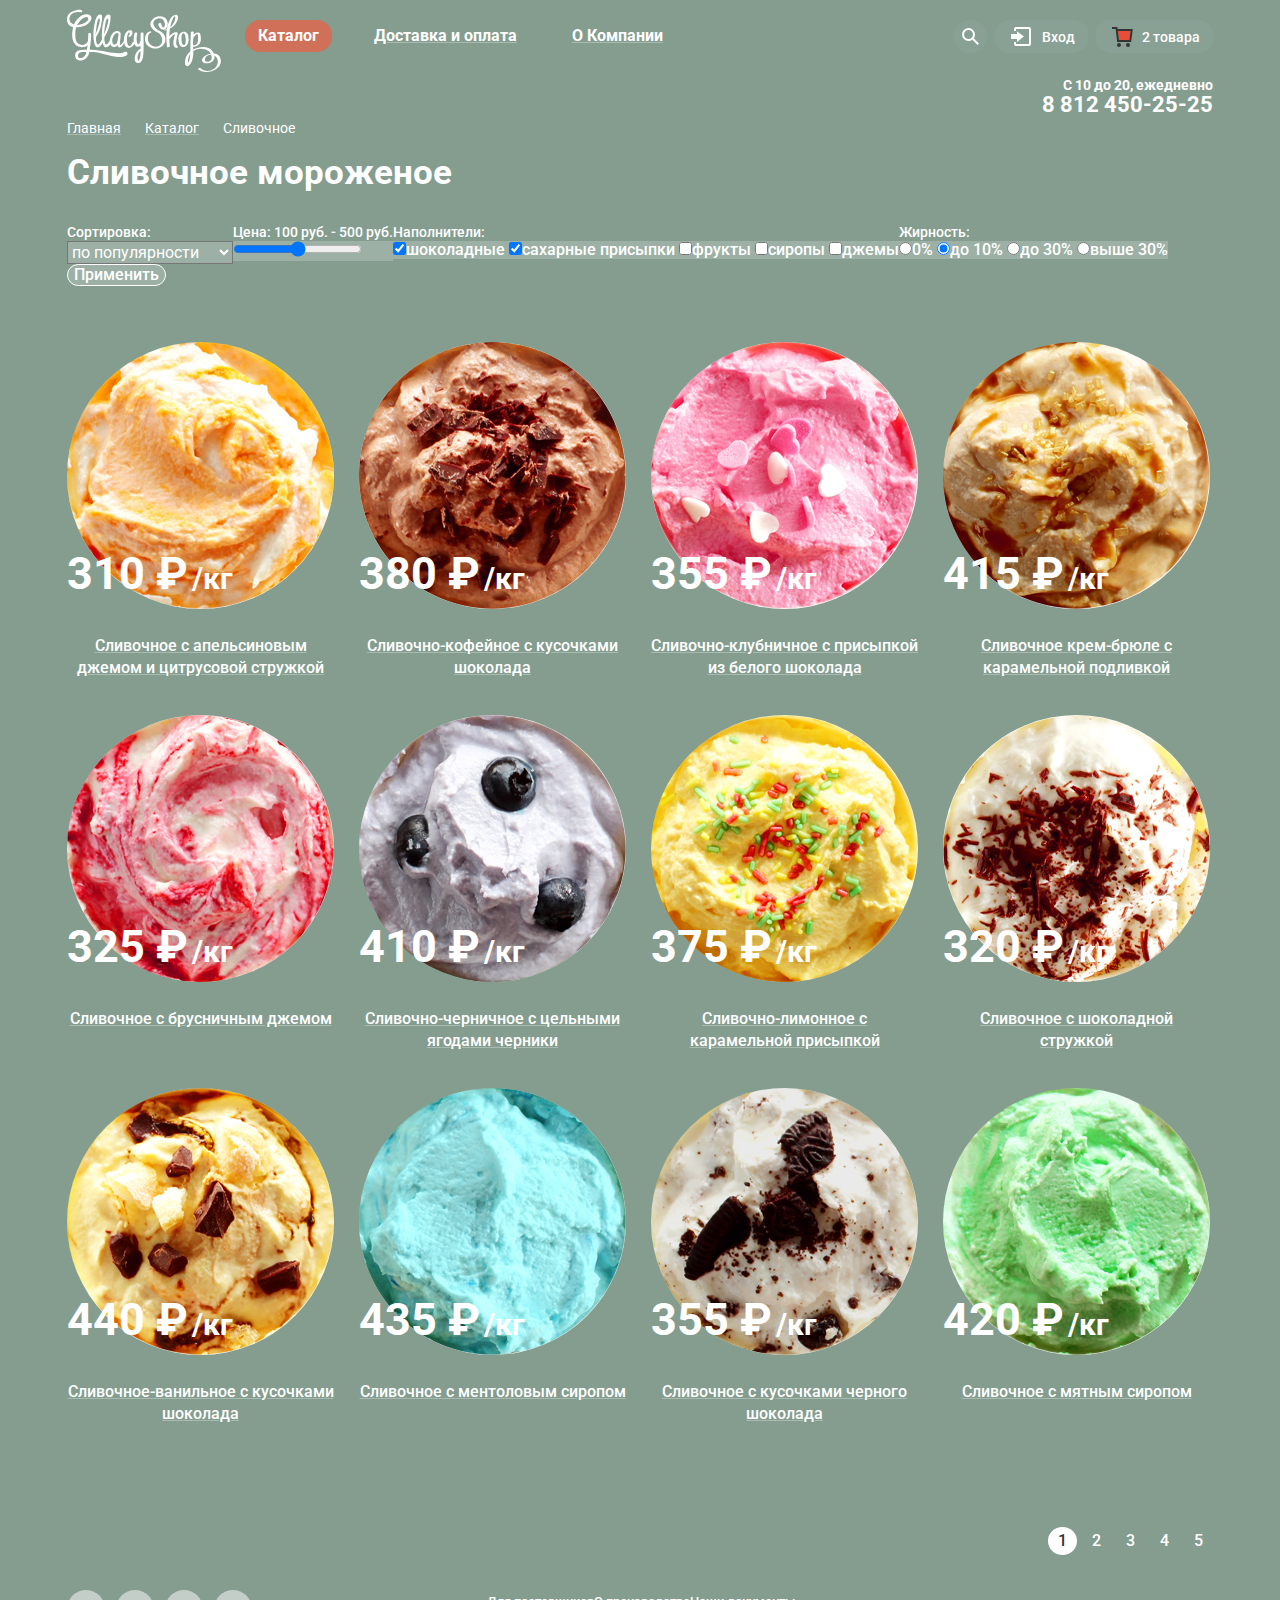
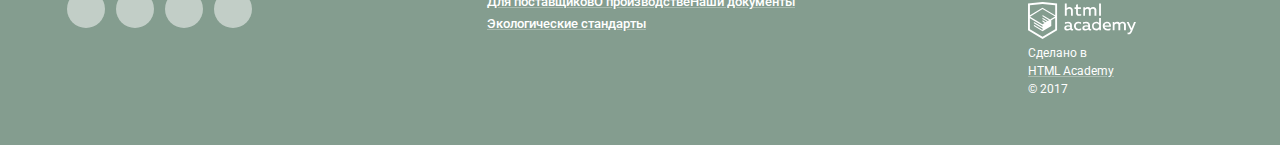
==== commit 3a51e973: "микросетки и декоративные элементы" ====
--- a/catalog.html
+++ b/catalog.html
@@ -27,31 +27,34 @@
                   <li><a href="about.html" class="navLink">О Компании</a></li>
                </ul>
                <ul class="userNavigation list">
-                  <li>
-                     <a href="#" class="userLink"><span class="visuallyHidden">Поиск</span></a>
-                     <form class="searchForm" action="https://echo.htmlacademy.ru/" method="get">
-                        <label for="search" class="visuallyHidden">Поиск по сайту</label>
-                        <input type="text" name="search" id="search"  placeholder="Что ищем?">
-                        <button type="submit" class="visuallyHidden">Искать</button>
-                     </form>
-                  </li>
-                  <li>
-                     <a href="login.html" class="userLink">Вход</a>
-                     <form class="loginForm" action="https://echo.htmlacademy.ru/" method="post">
-                        <p class="userForm"> <label for="emailLoginForm" class="visuallyHidden">Электронная почта</label>
-                           <input type="email" id="emailLoginForm" name="emailLogin" placeholder="Электронная почта">
-                           <label for="passwordLoginForm" class="visuallyHidden">Пароль</label>
-                           <input type="password" id="passwordLoginForm" name="passwordLogin" placeholder="Пароль">
-                        </p>
-                        <button type="submit" class="btn">Войти</button>
-                        <p class="informationSection">
-                           <a href="#" class="linkForm">Забыли пароль?</a>
-                           <a href="#" class="linkForm">Новая регистрация</a>
-                        </p>
-                     </form>
-                  </li>
-                  <li>
-                     <a href="#" class="activeLink">2 товара</a>
+                    <li>
+                            <a href="#" class="userLink searchLink"><span class="visuallyHidden">Поиск</span>
+                                <svg xmlns="http://www.w3.org/2000/svg" xmlns:xlink="http://www.w3.org/1999/xlink" width="17" height="17" viewBox="0 0 17 17"><path fill="#fff" d="M16.958 15.527L11.75 10.32A6.455 6.455 0 0 0 13 6.5 6.5 6.5 0 1 0 6.5 13a6.465 6.465 0 0 0 3.839-1.263l5.205 5.204 1.414-1.414zM6.5 11C4.019 11 2 8.981 2 6.5S4.019 2 6.5 2 11 4.019 11 6.5 8.981 11 6.5 11z"/></svg>
+                            </a>
+                             <form class="searchForm" action="https://echo.htmlacademy.ru/" method="get">
+                                <label for="search" class="visuallyHidden">Поиск по сайту</label>
+                                <input type="text" name="search" id="search"  placeholder="Что ищем?">
+                                <button type="submit" class="visuallyHidden">Искать</button>
+                             </form>
+                          </li>
+                          <li>
+                             <a href="login.html" class="userLink entryLink"><svg xmlns="http://www.w3.org/2000/svg" xmlns:xlink="http://www.w3.org/1999/xlink" width="21" height="19" viewBox="0 0 21 19"><g fill="#000"><path d="M6 14.875L12.917 9.5 6 4.125v2.917H-.042v4.917H6z"/><path d="M18 0H5C3.9 0 3 .9 3 2v2h2V2h13v15H5v-2H3v2c0 1.1.9 2 2 2h13c1.1 0 2-.9 2-2V2c0-1.1-.9-2-2-2z"/></g></svg>
+                                Вход</a>
+                             <form class="loginForm" action="https://echo.htmlacademy.ru/" method="post">
+                                <p class="userForm">
+                                   <label for="emailLoginForm" class="visuallyHidden">Электронная почта</label>
+                                   <input type="email" id="emailLoginForm" name="emailLogin" placeholder="Электронная почта">
+                                   <label for="passwordLoginForm" class="visuallyHidden">Пароль</label>
+                                   <input type="password" id="passwordLoginForm" name="passwordLogin" placeholder="Пароль">
+                                </p>
+                                <button type="submit" class="btn">Войти</button>
+                                <p class="informationSection">
+                                   <a href="#" class="linkForm">Забыли пароль?</a>
+                                   <a href="#" class="linkForm">Новая регистрация</a>
+                                </p>
+                             </form>
+                          </li>
+                          <li><a href="#" class="userLink basketLink activeLink"><svg xmlns="http://www.w3.org/2000/svg" width="21" height="20" viewBox="0 0 21 20"><path fill="#E84D37" d="M5.888 4.031L6.922 13h10.45l1.176-8.969z"/><circle fill="#343434" cx="6.984" cy="18" r="2"/><circle fill="#343434" cx="15.984" cy="18" r="2"/><path fill="#343434" d="M5.657 2.031L5.422 0H0v2h3.64l1.5 13h13.988l1.699-12.969H5.657zM17.372 13H6.922L5.888 4.031h12.66L17.372 13z"/></svg>2 товара</a>
                      <section class="goodsChosen">
                         <h2 class="visuallyHidden">Выбранные товары</h2>
                         <p class="goodsRow"><button type="button" class="goodsClose"><span class="visuallyHidden">Закрыть</span></button>
@@ -149,96 +152,98 @@
                <p class="icecreamImage">
                   <img src="img/1.jpg" width="267" height="267" alt="Сливочное с апельсиновым джемом">
                </p>
-               <span class="itemPrice">310 ₽</span>
+               <div class="iceInfo"><span class="itemPrice">310 ₽</span>
                <span class="itemWeight">/кг</span>
+            </div>
             </li>
             <li class="icecreamItem">
                <h2><a href="#" class="icecreamLink">Сливочно-кофейное с кусочками шоколада</a></h2>
                <p class="icecreamImage">
                   <img src="img/2.jpg" width="267" height="267" alt="Сливочное-кофейное с кусочками шоколада">
                </p>
-               <span class="itemPrice">380 ₽</span>
+               <div class="iceInfo"><span class="itemPrice">380 ₽</span>
+               <span class="itemWeight">/кг</span></div>
+            </li>
+            <li class="icecreamItem">
+               <h2><a href="#" class="icecreamLink">Сливочно-клубничное с присыпкой из белого шоколада</a></h2>
+               <p class="icecreamImage">
+                  <img src="img/3.jpg" width="267" height="267" alt="Сливочно-клубничное с присыпкой">
+               </p>
+               <div class="iceInfo"><span class="itemPrice">355 ₽</span>
+               <span class="itemWeight">/кг</span></div>
+            </li>
+            <li class="icecreamItem">
+               <h2><a href="#" class="icecreamLink">Сливочное крем-брюле с карамельной подливкой</a></h2>
+               <p class="icecreamImage">
+                  <img src="img/4.jpg" width="267" height="267" alt="Сливочное крем-брюле">
+               </p>
+               <div class="iceInfo"><span class="itemPrice">415 ₽</span>
+               <span class="itemWeight">/кг</span></div>
+            </li>
+            <li class="icecreamItem">
+               <h2><a href="#" class="icecreamLink">Сливочное с брусничным джемом</a></h2>
+               <p class="icecreamImage">
+                  <img src="img/5.jpg" width="267" height="267" alt="Сливочное с брусничным джемом">
+               </p>
+               <div class="iceInfo"><span class="itemPrice">325 ₽</span>
+               <span class="itemWeight">/кг</span></div>
+            </li>
+            <li class="icecreamItem">
+               <h2><a href="#" class="icecreamLink">Сливочно-черничное с цельными ягодами черники</a></h2>
+               <p class="icecreamImage">
+                  <img src="img/6.jpg" width="267" height="267" alt="Сливочно-черничное">
+               </p>
+               <div class="iceInfo"><span class="itemPrice">410 ₽</span>
+               <span class="itemWeight">/кг</span></div>
+            </li>
+            <li class="icecreamItem">
+               <h2><a href="#" class="icecreamLink">Сливочно-лимонное с карамельной присыпкой</a></h2>
+               <p class="icecreamImage">
+                  <img src="img/7.jpg" width="267" height="267" alt="Сливочно-лимонное">
+               </p>
+               <div class="iceInfo"><span class="itemPrice">375 ₽</span>
+               <span class="itemWeight">/кг</span></div>
+            </li>
+            <li class="icecreamItem">
+               <h2><a href="#" class="icecreamLink">Сливочное с шоколадной стружкой</a></h2>
+               <p class="icecreamImage">
+                  <img src="img/8.jpg" width="267" height="267" alt="Сливочное с шоколадной стружкой">
+               </p>
+               <div class="iceInfo"><span class="itemPrice">320 ₽</span>
+               <span class="itemWeight">/кг</span></div>
+            </li>
+            <li class="icecreamItem">
+               <h2><a href="#" class="icecreamLink">Сливочное-ванильное с кусочками шоколада</a></h2>
+               <p class="icecreamImage">
+                  <img src="img/9.jpg" width="267" height="267" alt="Сливочное-ванильное с кусочками шоколада">
+               </p>
+               <div class="iceInfo"><span class="itemPrice">440 ₽</span>
+               <span class="itemWeight">/кг</span></div>
+            </li>
+            <li class="icecreamItem">
+               <h2><a href="#" class="icecreamLink">Сливочное с ментоловым сиропом</a></h2>
+               <p class="icecreamImage">
+                  <img src="img/10.jpg" width="267" height="267" alt="Сливочное с ментоловым сиропом">
+               </p>
+               <div class="iceInfo"><span class="itemPrice">435 ₽</span>
+               <span class="itemWeight">/кг</span></div>
+            </li>
+            <li class="icecreamItem">
+               <h2><a href="#" class="icecreamLink">Сливочное с кусочками черного шоколада</a></h2>
+               <p class="icecreamImage">
+                  <img src="img/11.jpg" width="267" height="267" alt="Сливочное с кусочками черного шоколада">
+               </p>
+               <div class="iceInfo"><span class="itemPrice">355 ₽</span>
+               <span class="itemWeight">/кг</span></div>
+            </li>
+            <li class="icecreamItem">
+               <h2><a href="#" class="icecreamLink">Сливочное с мятным сиропом</a></h2>
+               <p class="icecreamImage">
+                  <img src="img/12.jpg" width="267" height="267" alt="Сливочное с мятным сиропом">
+               </p>
+               <div class="iceInfo"> <span class="itemPrice">420 ₽</span>
                <span class="itemWeight">/кг</span>
-            </li>
-            <li class="icecreamItem">
-               <h2><a href="#" class="icecreamLink">Сливочно-клубничное с присыпкой из белого шоколада</a></h2>
-               <p class="icecreamImage">
-                  <img src="img/3.jpg" width="267" height="267" alt="Сливочно-клубничное с присыпкой">
-               </p>
-               <span class="itemPrice">355 ₽</span>
-               <span class="itemWeight">/кг</span>
-            </li>
-            <li class="icecreamItem">
-               <h2><a href="#" class="icecreamLink">Сливочное крем-брюле с карамельной подливкой</a></h2>
-               <p class="icecreamImage">
-                  <img src="img/4.jpg" width="267" height="267" alt="Сливочное крем-брюле">
-               </p>
-               <span class="itemPrice">415 ₽</span>
-               <span class="itemWeight">/кг</span>
-            </li>
-            <li class="icecreamItem">
-               <h2><a href="#" class="icecreamLink">Сливочное с брусничным джемом</a></h2>
-               <p class="icecreamImage">
-                  <img src="img/5.jpg" width="267" height="267" alt="Сливочное с брусничным джемом">
-               </p>
-               <span class="itemPrice">325 ₽</span>
-               <span class="itemWeight">/кг</span>
-            </li>
-            <li class="icecreamItem">
-               <h2><a href="#" class="icecreamLink">Сливочно-черничное с цельными ягодами черники</a></h2>
-               <p class="icecreamImage">
-                  <img src="img/6.jpg" width="267" height="267" alt="Сливочно-черничное">
-               </p>
-               <span class="itemPrice">410 ₽</span>
-               <span class="itemWeight">/кг</span>
-            </li>
-            <li class="icecreamItem">
-               <h2><a href="#" class="icecreamLink">Сливочно-лимонное с карамельной присыпкой</a></h2>
-               <p class="icecreamImage">
-                  <img src="img/7.jpg" width="267" height="267" alt="Сливочно-лимонное">
-               </p>
-               <span class="itemPrice">375 ₽</span>
-               <span class="itemWeight">/кг</span>
-            </li>
-            <li class="icecreamItem">
-               <h2><a href="#" class="icecreamLink">Сливочное с шоколадной стружкой</a></h2>
-               <p class="icecreamImage">
-                  <img src="img/8.jpg" width="267" height="267" alt="Сливочное с шоколадной стружкой">
-               </p>
-               <span class="itemPrice">320 ₽</span>
-               <span class="itemWeight">/кг</span>
-            </li>
-            <li class="icecreamItem">
-               <h2><a href="#" class="icecreamLink">Сливочное-ванильное с кусочками шоколада</a></h2>
-               <p class="icecreamImage">
-                  <img src="img/9.jpg" width="267" height="267" alt="Сливочное-ванильное с кусочками шоколада">
-               </p>
-               <span class="itemPrice">440 ₽</span>
-               <span class="itemWeight">/кг</span>
-            </li>
-            <li class="icecreamItem">
-               <h2><a href="#" class="icecreamLink">Сливочное с ментоловым сиропом</a></h2>
-               <p class="icecreamImage">
-                  <img src="img/10.jpg" width="267" height="267" alt="Сливочное с ментоловым сиропом">
-               </p>
-               <span class="itemPrice">435 ₽</span>
-               <span class="itemWeight">/кг</span>
-            </li>
-            <li class="icecreamItem">
-               <h2><a href="#" class="icecreamLink">Сливочное с кусочками черного шоколада</a></h2>
-               <p class="icecreamImage">
-                  <img src="img/11.jpg" width="267" height="267" alt="Сливочное с кусочками черного шоколада">
-               </p>
-               <span class="itemPrice">355 ₽</span>
-               <span class="itemWeight">/кг</span>
-            </li>
-            <li class="icecreamItem">
-               <h2><a href="#" class="icecreamLink">Сливочное с мятным сиропом</a></h2>
-               <p class="icecreamImage">
-                  <img src="img/12.jpg" width="267" height="267" alt="Сливочное с мятным сиропом">
-               </p>
-               <span class="itemPrice">420 ₽</span>
-               <span class="itemWeight">/кг</span>
+               </div>
             </li>
          </ul>
         </div>
--- a/css/style.css
+++ b/css/style.css
@@ -21,6 +21,7 @@
     font-weight: 500;
     color: #fff;
     line-height: 18px;
+    text-decoration-color: rgba(255, 255, 255, 0.3);
 }
 
 a:hover {
@@ -29,6 +30,11 @@
 
 a:active {
     color: #ffbc9e;
+}
+
+img {
+    max-width: 100%;
+    height: auto;
 }
 
 .list {
@@ -46,7 +52,7 @@
 
 .mainHeader .logo {
     margin-top: 9px;
-    margin-right: 27px;
+    margin-right: 24px;
 }
 
 .mainNavigation {
@@ -65,6 +71,17 @@
     display: inline-block;
     margin-right: 25px;
     position: relative;
+    vertical-align: top;
+    padding-bottom: 8px;  
+}
+
+.siteNavigation a {
+    display: block;
+    vertical-align: middle;
+    padding: 7px 13px;
+    
+    padding: 7px 13px;
+	border-radius: 15px;
 }
 
 .siteNavigation li:last-child, .userNavigation li:last-child {
@@ -72,7 +89,6 @@
 }
 
 .userNavigation li {
-    display: inline-block;
     margin-right: 8px;
 }
 
@@ -80,12 +96,27 @@
     line-height: 18px;
     color: #fff;
     font-weight: 700;
+}
+
+.siteNavigation .navLink:hover {
+    color: #333;
+    font-weight: 700;
+    background-color: #f7f6f3;
+    text-decoration: none;
+    padding: 9px 13px 10px 14px;
+    border-radius: 20px;
 }
 
 .submenu {
     display: none;
     position: absolute;
-    z-index: 900;    
+    z-index: 900;
+    background-color: #f8f7f4;
+    border-radius: 5px; 
+    top: 38px;
+	left: -6px;
+    width: 143px;
+    box-shadow: 0px 20px 20px 0px rgba(0, 0, 0, 0.4);
 }
 
 .catalogLink:hover  .submenu {
@@ -97,17 +128,19 @@
     line-height: 16px;
     text-decoration: none;
     color: #323232;
+    display: block;
+    padding: 8px 20px;  
 }
 
 .submenu .newIcecream {
     font-weight: 700;
 }
 
-.submenu li:hover {
+.submenu a:hover {
     background-color: #fbded7;
 }
 
-.submenu li:active {
+.submenu a:active {
     background-color: #f6b5a5;
 }
 
@@ -127,20 +160,74 @@
     text-decoration: none;
 }
 
+.userNavigation {
+    display: flex;
+    flex-wrap: wrap;
+}
+
 .userNavigation .userLink {
     font-weight: 500;
     color: #fff;
     font-size: 14px;
     line-height: 16px;
     text-decoration: none;
+    display: block;
+    background-color: rgba(161, 180, 169, 0.2);
+}
+
+.userNavigation .searchLink {
+    display: flex;
+    align-items: center;
+    justify-content: center;
+    width: 33px;
+    height: 33px;
+    border-radius: 50%;
+}
+
+.searchLink:hover path {
+    fill: #000;
+}
+
+.userNavigation .entryLink {
+    display: flex;
+    width: 93px;
+    height: 33px;
+    padding-left: 16px;
+    padding-right: 13px;
+    justify-content: space-between;
+    align-items: center;
+    border-radius: 15px;
+}
+
+.entryLink path {
+    fill: #fff;
+}
+
+.entryLink:hover path {
+    fill: #000;
+}
+
+.userNavigation .basketLink {
+    display: flex;
+    width: 100px;
+    height: 33px;
+    padding-left: 16px;
+    padding-right: 13px;
+    justify-content: space-between;
+    align-items: center;
+    border-radius: 15px;
+}
+
+.basketLink:hover path {
+    fill: #000;
+}
+
+.basketLink:hover circle {
+    fill: #000;
 }
 
 .searchForm, .loginForm, .goodsChosen, .feedbackForm {
     display: none;
-}
-
-.userNavigation .userLink {
-    background-color: rgba(161, 180, 169, 0.2);
 }
 
 .userNavigation .userLink:hover {
@@ -259,8 +346,49 @@
 
 .content p {
     width: 480px;
-    margin-left: 70px;
+    margin-left: 76px;
     margin-bottom: 9px;
+    position: relative;
+}
+
+.content p.ice::before {
+    content: "";
+    position: absolute;
+    top: -15px;
+    left: -56px;
+    background-image: url('../img/ice-cream.svg');
+    width: 49px;
+    height: 49px;
+}
+
+.content p.leaf::before {
+    content: "";
+    position: absolute;
+    top: -15px;
+    left: -56px;
+    background-image: url('../img/eco.svg');
+    width: 49px;
+    height: 49px;
+}
+
+.content p.cow::before {
+    content: "";
+    position: absolute;
+    top: -15px;
+    left: -56px;
+    background-image: url('../img/cow.svg');
+    width: 49px;
+    height: 49px;
+}
+
+.content p.temperature::before {
+    content: "";
+    position: absolute;
+    top: -15px;
+    left: -56px;
+    background-image: url('../img/thermometer.svg');
+    width: 49px;
+    height: 49px;
 }
 
 .content p:nth-child(2) {
@@ -337,18 +465,19 @@
 }
 
 .btn {
-    color: #fefefe;
     background-image: linear-gradient(to top, #e74a35, #f26843);
     font-size: 18px;
     line-height: 24px;
-    border-radius: 15px;
+    border-radius: 50px;
     text-decoration: none;
     font-weight: 700;
-}
-
-.btn:hover {
+    padding: 14px 20px 14px 20px;
+}
+
+a.btn:hover {
     background-image: linear-gradient(to top, #e74a35, #f26843), 
     linear-gradient(to bottom, rgba(255, 255, 255, 0.2), rgba(255, 255, 255, 0.2));
+    color: #fefefe;
 }
 
 .btn:active {
@@ -393,12 +522,67 @@
 }
 
 .mainFooter .social {
-    width: 190px;
+    width: 210px;
     margin-right: 210px;
 }
+
+.social .socialButton {
+    width: 38px;
+    height: 38px;
+    border-radius: 50%;
+    background-color: rgba(255, 255, 255, 0.5);
+    display: block;
+    margin-right: 11px;
+}
+
 
 .footerLinks {
     width: 330px; 
+}
+
+.social ul {
+    display: flex;
+    flex-wrap: wrap;
+    margin: 0 auto;
+    justify-content: flex-start;
+    
+}
+
+.social .socialTwitter {
+    background-image: url('../img/twitter.svg');
+    background-repeat: no-repeat;
+    background-position: center;
+    opacity: 0.8;
+
+}
+
+.social .socialInstagram {
+    background-image: url('../img/instagram.svg');
+    background-repeat: no-repeat;
+    background-position: center;
+    opacity: 0.8;
+
+}
+
+.social .socialFacebook {
+    background-image: url('../img/fb.svg');
+    background-repeat: no-repeat;
+    background-position: center;
+    opacity: 0.8;
+
+}
+
+.social .socialVk {
+    background-image: url('../img/vk.svg');
+    background-repeat: no-repeat;
+    background-position: center;
+    opacity: 0.8;
+
+}
+
+.social .socialButton:hover {
+    opacity: 1;
+    background-color: rgba(255, 255, 255, 0.7);
 }
 
 .footerCopyright {
@@ -407,12 +591,19 @@
 }
 .footerLinks a {
     font-size: 13px;
+}
+
+.footerLinks ul {
+    display: flex;
+    flex-wrap: wrap;
 }
 
 .footerCopyright {
     color: #fefefe;
     font-size: 12px;
     line-height: 18px;
+    display: flex;
+    flex-direction: column;
 }
 
 .logoLink {
@@ -453,6 +644,14 @@
 
 /* Страница каталога */
 
+.basketLink.activeLink {
+    width: 117px;
+}
+
+.basketLink.activeLink:hover section.goodsChosen {
+    display: block;
+}
+
 .workTime  {
     color: #fff;
     font-size: 14px;
@@ -521,10 +720,17 @@
     flex-direction: column;
     width: 267px;
     margin-right: 25px;
-}
-
-.icecreamImage {
+    position: relative;
+}
+
+.icecreamItem .icecreamImage {
     order: -1;
+    margin-bottom: 0;
+}
+
+.iceInfo {
+    position: absolute;
+    top: 225px;
 }
 
 .icecreamList .icecreamLink {
@@ -532,6 +738,8 @@
     font-weight: 500;
     text-align: center;
     font-size: 16px;
+    display: block;
+    margin: 0 auto;
 }
 
 .itemPrice {
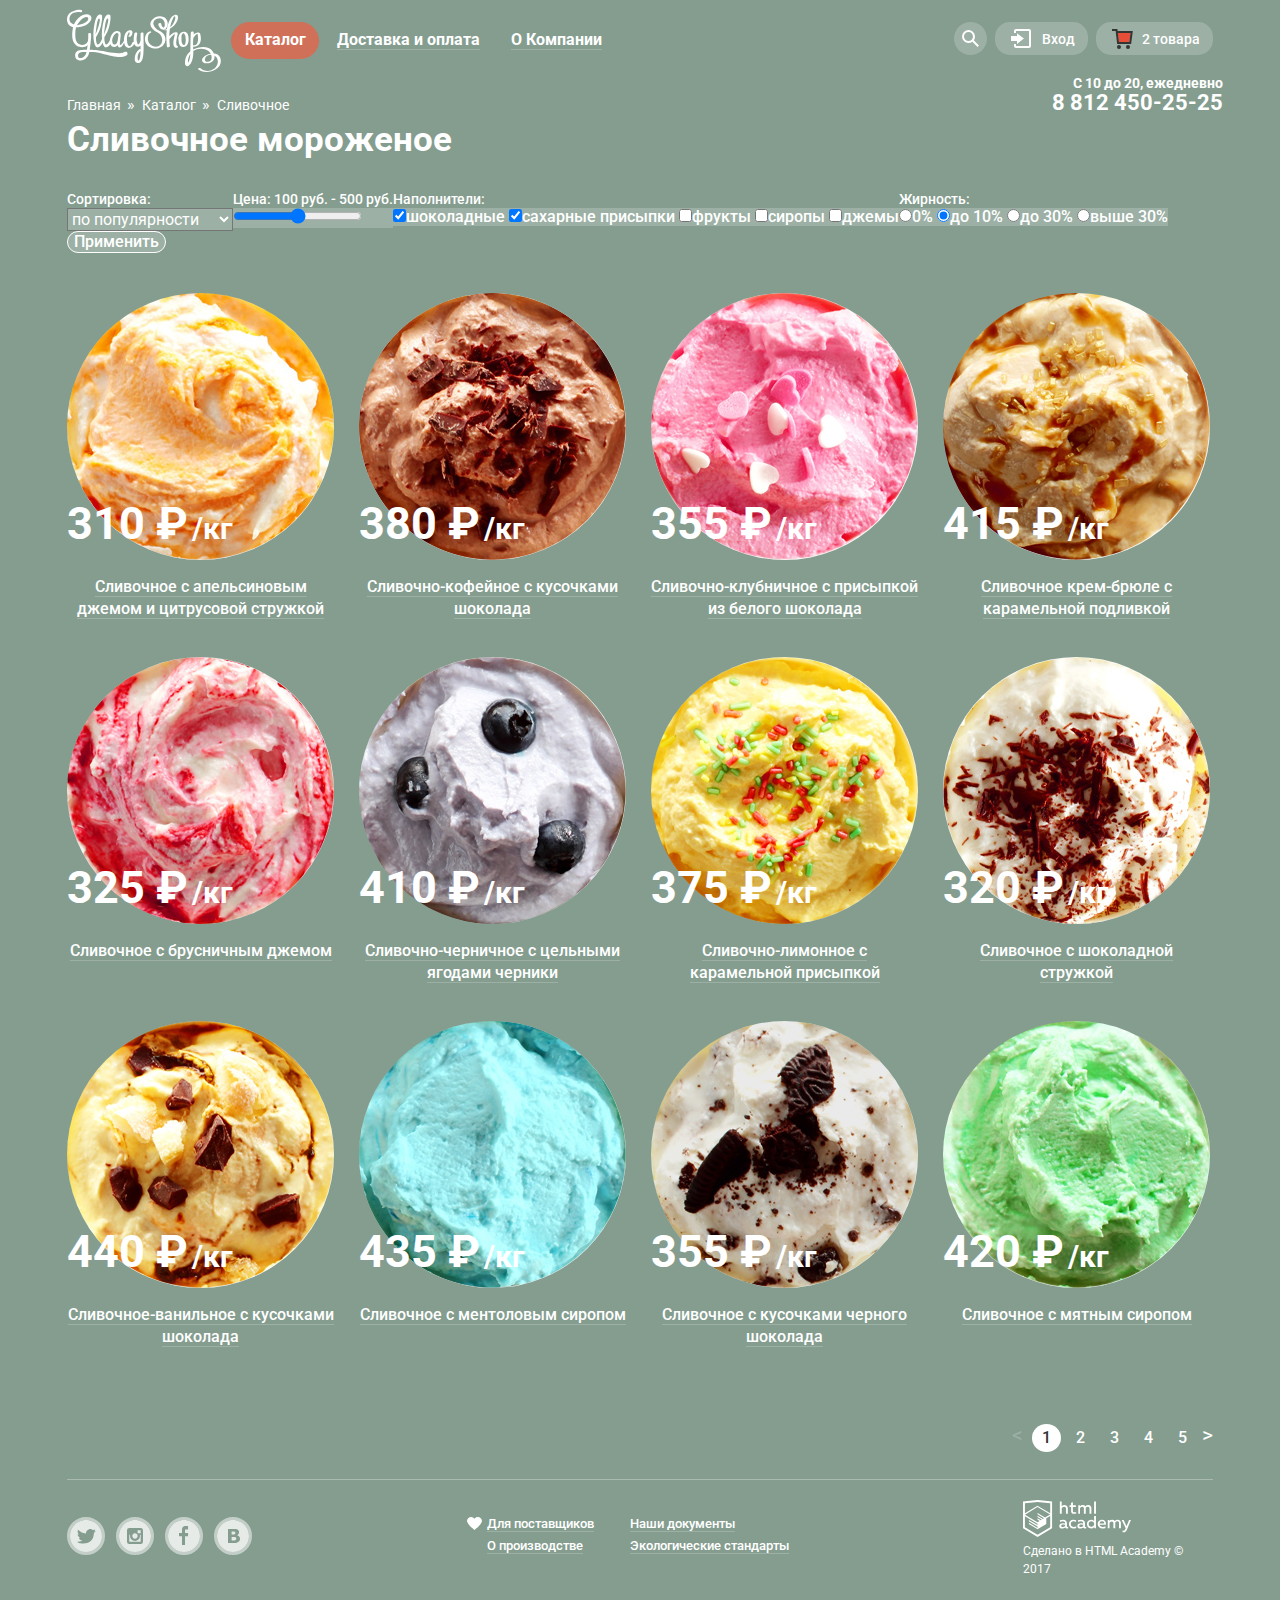
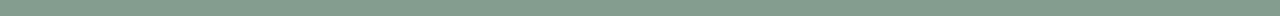
==== commit 8b9964d1: "Декоративные элементы и микросетки" ====
--- a/catalog.html
+++ b/catalog.html
@@ -14,7 +14,7 @@
                <a href="index.html" aria-label="Главная страница Gllacy Shop"><img src="img/logo.svg" alt="Логотип Gllacy Shop" class="logo" width="154" height="64"></a>
                <ul class="siteNavigation list">
                   <li class="catalogLink">
-                     <a href="catalog.html" class="navLink catalogCurrent">Каталог</a>
+                     <a href="catalog.html" class="navLink catalogCurrent catLink">Каталог</a>
                      <ul class="submenu list">
                         <li class="newIcecream"><a href="#">Новинки</a></li>
                         <li class="submenuItem submenuCurrent"><a href="#">Сливочное</a></li>
@@ -23,38 +23,57 @@
                         <li class="submenuItem"><a href="#">Мелорин</a></li>
                      </ul>
                   </li>
-                  <li><a href="payment.html" class="navLink">Доставка и оплата</a></li>
-                  <li><a href="about.html" class="navLink">О Компании</a></li>
+                  <li><a href="payment.html" class="navLink"><span class="linkUnderline">Доставка и оплата</span></a></li>
+                  <li><a href="about.html" class="navLink"><span class="linkUnderline">О Компании</span></a></li>
                </ul>
                <ul class="userNavigation list">
-                    <li>
-                            <a href="#" class="userLink searchLink"><span class="visuallyHidden">Поиск</span>
-                                <svg xmlns="http://www.w3.org/2000/svg" xmlns:xlink="http://www.w3.org/1999/xlink" width="17" height="17" viewBox="0 0 17 17"><path fill="#fff" d="M16.958 15.527L11.75 10.32A6.455 6.455 0 0 0 13 6.5 6.5 6.5 0 1 0 6.5 13a6.465 6.465 0 0 0 3.839-1.263l5.205 5.204 1.414-1.414zM6.5 11C4.019 11 2 8.981 2 6.5S4.019 2 6.5 2 11 4.019 11 6.5 8.981 11 6.5 11z"/></svg>
-                            </a>
-                             <form class="searchForm" action="https://echo.htmlacademy.ru/" method="get">
-                                <label for="search" class="visuallyHidden">Поиск по сайту</label>
-                                <input type="text" name="search" id="search"  placeholder="Что ищем?">
-                                <button type="submit" class="visuallyHidden">Искать</button>
-                             </form>
-                          </li>
-                          <li>
-                             <a href="login.html" class="userLink entryLink"><svg xmlns="http://www.w3.org/2000/svg" xmlns:xlink="http://www.w3.org/1999/xlink" width="21" height="19" viewBox="0 0 21 19"><g fill="#000"><path d="M6 14.875L12.917 9.5 6 4.125v2.917H-.042v4.917H6z"/><path d="M18 0H5C3.9 0 3 .9 3 2v2h2V2h13v15H5v-2H3v2c0 1.1.9 2 2 2h13c1.1 0 2-.9 2-2V2c0-1.1-.9-2-2-2z"/></g></svg>
-                                Вход</a>
-                             <form class="loginForm" action="https://echo.htmlacademy.ru/" method="post">
-                                <p class="userForm">
-                                   <label for="emailLoginForm" class="visuallyHidden">Электронная почта</label>
-                                   <input type="email" id="emailLoginForm" name="emailLogin" placeholder="Электронная почта">
-                                   <label for="passwordLoginForm" class="visuallyHidden">Пароль</label>
-                                   <input type="password" id="passwordLoginForm" name="passwordLogin" placeholder="Пароль">
-                                </p>
-                                <button type="submit" class="btn">Войти</button>
-                                <p class="informationSection">
-                                   <a href="#" class="linkForm">Забыли пароль?</a>
-                                   <a href="#" class="linkForm">Новая регистрация</a>
-                                </p>
-                             </form>
-                          </li>
-                          <li><a href="#" class="userLink basketLink activeLink"><svg xmlns="http://www.w3.org/2000/svg" width="21" height="20" viewBox="0 0 21 20"><path fill="#E84D37" d="M5.888 4.031L6.922 13h10.45l1.176-8.969z"/><circle fill="#343434" cx="6.984" cy="18" r="2"/><circle fill="#343434" cx="15.984" cy="18" r="2"/><path fill="#343434" d="M5.657 2.031L5.422 0H0v2h3.64l1.5 13h13.988l1.699-12.969H5.657zM17.372 13H6.922L5.888 4.031h12.66L17.372 13z"/></svg>2 товара</a>
+                  <li>
+                     <a href="#" class="userLink searchLink">
+                        <span class="visuallyHidden">Поиск</span>
+                        <svg xmlns="http://www.w3.org/2000/svg" xmlns:xlink="http://www.w3.org/1999/xlink" width="17" height="17" viewBox="0 0 17 17">
+                           <path fill="#fff" d="M16.958 15.527L11.75 10.32A6.455 6.455 0 0 0 13 6.5 6.5 6.5 0 1 0 6.5 13a6.465 6.465 0 0 0 3.839-1.263l5.205 5.204 1.414-1.414zM6.5 11C4.019 11 2 8.981 2 6.5S4.019 2 6.5 2 11 4.019 11 6.5 8.981 11 6.5 11z"/>
+                        </svg>
+                     </a>
+                     <form class="searchForm" action="https://echo.htmlacademy.ru/" method="get">
+                        <label for="search" class="visuallyHidden">Поиск по сайту</label>
+                        <input type="text" name="search" id="search"  placeholder="Что ищем?">
+                        <button type="submit" class="visuallyHidden">Искать</button>
+                     </form>
+                  </li>
+                  <li>
+                     <a href="login.html" class="userLink entryLink">
+                        <svg xmlns="http://www.w3.org/2000/svg" xmlns:xlink="http://www.w3.org/1999/xlink" width="21" height="19" viewBox="0 0 21 19">
+                           <g fill="#000">
+                              <path d="M6 14.875L12.917 9.5 6 4.125v2.917H-.042v4.917H6z"/>
+                              <path d="M18 0H5C3.9 0 3 .9 3 2v2h2V2h13v15H5v-2H3v2c0 1.1.9 2 2 2h13c1.1 0 2-.9 2-2V2c0-1.1-.9-2-2-2z"/>
+                           </g>
+                        </svg>
+                        Вход
+                     </a>
+                     <form class="loginForm" action="https://echo.htmlacademy.ru/" method="post">
+                        <p class="userForm">
+                           <label for="emailLoginForm" class="visuallyHidden">Электронная почта</label>
+                           <input type="email" id="emailLoginForm" name="emailLogin" placeholder="Электронная почта">
+                           <label for="passwordLoginForm" class="visuallyHidden">Пароль</label>
+                           <input type="password" id="passwordLoginForm" name="passwordLogin" placeholder="Пароль">
+                        </p>
+                        <button type="submit" class="btn">Войти</button>
+                        <p class="informationSection">
+                           <a href="#" class="linkForm">Забыли пароль?</a>
+                           <a href="#" class="linkForm">Новая регистрация</a>
+                        </p>
+                     </form>
+                  </li>
+                  <li>
+                     <a href="#" class="userLink basketLink activeLink">
+                        <svg xmlns="http://www.w3.org/2000/svg" width="21" height="20" viewBox="0 0 21 20">
+                           <path fill="#E84D37" d="M5.888 4.031L6.922 13h10.45l1.176-8.969z"/>
+                           <circle fill="#343434" cx="6.984" cy="18" r="2"/>
+                           <circle fill="#343434" cx="15.984" cy="18" r="2"/>
+                           <path fill="#343434" d="M5.657 2.031L5.422 0H0v2h3.64l1.5 13h13.988l1.699-12.969H5.657zM17.372 13H6.922L5.888 4.031h12.66L17.372 13z"/>
+                        </svg>
+                        2 товара
+                     </a>
                      <section class="goodsChosen">
                         <h2 class="visuallyHidden">Выбранные товары</h2>
                         <p class="goodsRow"><button type="button" class="goodsClose"><span class="visuallyHidden">Закрыть</span></button>
@@ -80,8 +99,10 @@
                   </li>
                </ul>
             </nav>
-            <span class="workTime">С 10 до 20, ежедневно</span>
-            <span class="phoneNumber">8 812 450-25-25</span>
+            <div class="shopInfo">
+               <span class="workTime">С 10 до 20, ежедневно</span>
+               <span class="phoneNumber">8 812 450-25-25</span>
+            </div>
          </div>
       </header>
       <main>
@@ -96,189 +117,214 @@
                <h2 class="visuallyHidden">Выберите мороженое по вкусу</h2>
                <form class="filterForm" method="post" action="https://echo.htmlacademy.ru/">
                   <div class="filterSection">
-                    <div class="selecting"> 
-                    <label for="filterSelect">
+                     <div class="selecting">
+                        <label for="filterSelect">
                         <span class="filterHeading">Сортировка:</span></label>
-                        <div class="selecting"><select name="sorting" class="filterSelect" id="filterSelect">
-                           <option value="popular">по популярности</option>
-                           <option value="cheap">сначала недорогие</option>
-                           <option value="expensive">сначала дорогие</option>
-                           <option value="fatty">по жирности</option>
-                        </select>
-                    </div>
-                </div>
-                    <div class="ranging">
+                        <div class="selecting">
+                           <select name="sorting" class="filterSelect" id="filterSelect">
+                              <option value="popular">по популярности</option>
+                              <option value="cheap">сначала недорогие</option>
+                              <option value="expensive">сначала дорогие</option>
+                              <option value="fatty">по жирности</option>
+                           </select>
+                        </div>
+                     </div>
+                     <div class="ranging">
                         <label for="ranger">
-                            <span class="filterHeading">Цена: 100 руб. - 500 руб.</span> </label>
-                            <div class="inputBg"> <input type="range" min="100" max="500" step="100" id="ranger">
-                            </div>
-                    </div>
-                    <div class="fatting">
-                    <span class="filterHeading">Жирность:</span>
-                     <div class="inputBg">
-                        <label>
-                        <input type="radio" name="fat" value="0%">0%
-                        </label>
-                        <label>
-                        <input type="radio" name="fat" value="before10%" checked>до 10%
-                        </label>
-                        <label>
-                        <input type="radio" name="fat" value="before30%">до 30%
-                        </label>
-                        <label>
-                        <input type="radio" name="fat" value="above30%">выше 30%
-                        </label>
+                        <span class="filterHeading">Цена: 100 руб. - 500 руб.</span> </label>
+                        <div class="inputBg"> <input type="range" min="100" max="500" step="100" id="ranger">
+                        </div>
                      </div>
-                  </div>
-                  <div class="filterFilling">
-                     <span class="filterHeading">Наполнители:</span>
-                     <div class="inputBg">
-                        <label><input type="checkbox" name="chocolate" checked>шоколадные</label>
-                        <label> <input type="checkbox" name="sugar" checked>сахарные присыпки</label>
-                        <label> <input type="checkbox" name="fruit">фрукты</label>
-                        <label> <input type="checkbox" name="syrup">сиропы</label>
-                        <label>  <input type="checkbox" name="jam">джемы</label>
+                     <div class="fatting">
+                        <span class="filterHeading">Жирность:</span>
+                        <div class="inputBg">
+                           <label>
+                           <input type="radio" name="fat" value="0%">0%
+                           </label>
+                           <label>
+                           <input type="radio" name="fat" value="before10%" checked>до 10%
+                           </label>
+                           <label>
+                           <input type="radio" name="fat" value="before30%">до 30%
+                           </label>
+                           <label>
+                           <input type="radio" name="fat" value="above30%">выше 30%
+                           </label>
+                        </div>
                      </div>
-                    </div>
+                     <div class="filterFilling">
+                        <span class="filterHeading">Наполнители:</span>
+                        <div class="inputBg">
+                           <label><input type="checkbox" name="chocolate" checked>шоколадные</label>
+                           <label> <input type="checkbox" name="sugar" checked>сахарные присыпки</label>
+                           <label> <input type="checkbox" name="fruit">фрукты</label>
+                           <label> <input type="checkbox" name="syrup">сиропы</label>
+                           <label>  <input type="checkbox" name="jam">джемы</label>
+                        </div>
+                     </div>
                      <button type="submit" class="filterBtn">Применить</button>
                   </div>
                </form>
             </section>
          </div>
-        <div class="icecreamContainer">
-         <ul class="icecreamList list">
-            <li class="icecreamItem">
-               <h2><a href="#" class="icecreamLink">Сливочное с апельсиновым джемом и цитрусовой стружкой</a></h2>
-               <p class="icecreamImage">
-                  <img src="img/1.jpg" width="267" height="267" alt="Сливочное с апельсиновым джемом">
-               </p>
-               <div class="iceInfo"><span class="itemPrice">310 ₽</span>
-               <span class="itemWeight">/кг</span>
-            </div>
-            </li>
-            <li class="icecreamItem">
-               <h2><a href="#" class="icecreamLink">Сливочно-кофейное с кусочками шоколада</a></h2>
-               <p class="icecreamImage">
-                  <img src="img/2.jpg" width="267" height="267" alt="Сливочное-кофейное с кусочками шоколада">
-               </p>
-               <div class="iceInfo"><span class="itemPrice">380 ₽</span>
-               <span class="itemWeight">/кг</span></div>
-            </li>
-            <li class="icecreamItem">
-               <h2><a href="#" class="icecreamLink">Сливочно-клубничное с присыпкой из белого шоколада</a></h2>
-               <p class="icecreamImage">
-                  <img src="img/3.jpg" width="267" height="267" alt="Сливочно-клубничное с присыпкой">
-               </p>
-               <div class="iceInfo"><span class="itemPrice">355 ₽</span>
-               <span class="itemWeight">/кг</span></div>
-            </li>
-            <li class="icecreamItem">
-               <h2><a href="#" class="icecreamLink">Сливочное крем-брюле с карамельной подливкой</a></h2>
-               <p class="icecreamImage">
-                  <img src="img/4.jpg" width="267" height="267" alt="Сливочное крем-брюле">
-               </p>
-               <div class="iceInfo"><span class="itemPrice">415 ₽</span>
-               <span class="itemWeight">/кг</span></div>
-            </li>
-            <li class="icecreamItem">
-               <h2><a href="#" class="icecreamLink">Сливочное с брусничным джемом</a></h2>
-               <p class="icecreamImage">
-                  <img src="img/5.jpg" width="267" height="267" alt="Сливочное с брусничным джемом">
-               </p>
-               <div class="iceInfo"><span class="itemPrice">325 ₽</span>
-               <span class="itemWeight">/кг</span></div>
-            </li>
-            <li class="icecreamItem">
-               <h2><a href="#" class="icecreamLink">Сливочно-черничное с цельными ягодами черники</a></h2>
-               <p class="icecreamImage">
-                  <img src="img/6.jpg" width="267" height="267" alt="Сливочно-черничное">
-               </p>
-               <div class="iceInfo"><span class="itemPrice">410 ₽</span>
-               <span class="itemWeight">/кг</span></div>
-            </li>
-            <li class="icecreamItem">
-               <h2><a href="#" class="icecreamLink">Сливочно-лимонное с карамельной присыпкой</a></h2>
-               <p class="icecreamImage">
-                  <img src="img/7.jpg" width="267" height="267" alt="Сливочно-лимонное">
-               </p>
-               <div class="iceInfo"><span class="itemPrice">375 ₽</span>
-               <span class="itemWeight">/кг</span></div>
-            </li>
-            <li class="icecreamItem">
-               <h2><a href="#" class="icecreamLink">Сливочное с шоколадной стружкой</a></h2>
-               <p class="icecreamImage">
-                  <img src="img/8.jpg" width="267" height="267" alt="Сливочное с шоколадной стружкой">
-               </p>
-               <div class="iceInfo"><span class="itemPrice">320 ₽</span>
-               <span class="itemWeight">/кг</span></div>
-            </li>
-            <li class="icecreamItem">
-               <h2><a href="#" class="icecreamLink">Сливочное-ванильное с кусочками шоколада</a></h2>
-               <p class="icecreamImage">
-                  <img src="img/9.jpg" width="267" height="267" alt="Сливочное-ванильное с кусочками шоколада">
-               </p>
-               <div class="iceInfo"><span class="itemPrice">440 ₽</span>
-               <span class="itemWeight">/кг</span></div>
-            </li>
-            <li class="icecreamItem">
-               <h2><a href="#" class="icecreamLink">Сливочное с ментоловым сиропом</a></h2>
-               <p class="icecreamImage">
-                  <img src="img/10.jpg" width="267" height="267" alt="Сливочное с ментоловым сиропом">
-               </p>
-               <div class="iceInfo"><span class="itemPrice">435 ₽</span>
-               <span class="itemWeight">/кг</span></div>
-            </li>
-            <li class="icecreamItem">
-               <h2><a href="#" class="icecreamLink">Сливочное с кусочками черного шоколада</a></h2>
-               <p class="icecreamImage">
-                  <img src="img/11.jpg" width="267" height="267" alt="Сливочное с кусочками черного шоколада">
-               </p>
-               <div class="iceInfo"><span class="itemPrice">355 ₽</span>
-               <span class="itemWeight">/кг</span></div>
-            </li>
-            <li class="icecreamItem">
-               <h2><a href="#" class="icecreamLink">Сливочное с мятным сиропом</a></h2>
-               <p class="icecreamImage">
-                  <img src="img/12.jpg" width="267" height="267" alt="Сливочное с мятным сиропом">
-               </p>
-               <div class="iceInfo"> <span class="itemPrice">420 ₽</span>
-               <span class="itemWeight">/кг</span>
-               </div>
-            </li>
-         </ul>
-        </div>
-        <div class="container">
-         <ul class="paginationList list" aria-label="Больше страниц с результатами">
-            <li class="paginationItem"><a class="paginationItemCurrent">1</a></li>
-            <li class="paginationItem"><a href="#" class="paginationLink">2</a></li>
-            <li class="paginationItem"><a href="#" class="paginationLink">3</a></li>
-            <li class="paginationItem"><a href="#" class="paginationLink">4</a></li>
-            <li class="paginationItem"><a href="#" class="paginationLink">5</a></li>
-         </ul>
-        </div>
+         <div class="icecreamContainer">
+            <ul class="icecreamList list">
+               <li class="icecreamItem">
+                  <h2><a href="#" class="icecreamLink"><span class="linkUnderline">Сливочное с апельсиновым джемом и цитрусовой стружкой</span></a></h2>
+                  <p class="icecreamImage">
+                     <img src="img/1.jpg" width="267" height="267" alt="Сливочное с апельсиновым джемом">
+                  </p>
+                  <div class="iceInfo"><span class="itemPrice">310 ₽</span>
+                     <span class="itemWeight">/кг</span> 
+                  </div>
+                  <a class="showBtn btn" href="#">Быстрый просмотр</a> 
+               </li>
+               <li class="icecreamItem">
+                  <h2><a href="#" class="icecreamLink"><span class="linkUnderline">Сливочно-кофейное с кусочками шоколада</span></a></h2>
+                  <p class="icecreamImage">
+                     <img src="img/2.jpg" width="267" height="267" alt="Сливочное-кофейное с кусочками шоколада">
+                  </p>
+                  <div class="iceInfo"><span class="itemPrice">380 ₽</span>
+                     <span class="itemWeight">/кг</span>
+                  </div>
+                  <a class="showBtn btn" href="#">Быстрый просмотр</a> 
+               </li>
+               <li class="icecreamItem">
+                  <h2><a href="#" class="icecreamLink"><span class="linkUnderline">Сливочно-клубничное с присыпкой из белого шоколада</span></a></h2>
+                  <p class="icecreamImage">
+                     <img src="img/3.jpg" width="267" height="267" alt="Сливочно-клубничное с присыпкой">
+                  </p>
+                  <div class="iceInfo"><span class="itemPrice">355 ₽</span>
+                     <span class="itemWeight">/кг</span>
+                  </div>
+                  <a class="showBtn btn" href="#">Быстрый просмотр</a> 
+               </li>
+               <li class="icecreamItem">
+                  <h2><a href="#" class="icecreamLink"><span class="linkUnderline">Сливочное крем-брюле с карамельной подливкой</span></a></h2>
+                  <p class="icecreamImage">
+                     <img src="img/4.jpg" width="267" height="267" alt="Сливочное крем-брюле">
+                  </p>
+                  <div class="iceInfo"><span class="itemPrice">415 ₽</span>
+                     <span class="itemWeight">/кг</span>
+                  </div>
+                  <a class="showBtn btn" href="#">Быстрый просмотр</a> 
+               </li>
+               <li class="icecreamItem">
+                  <h2><a href="#" class="icecreamLink"><span class="linkUnderline">Сливочное с брусничным джемом</span></a></h2>
+                  <p class="icecreamImage">
+                     <img src="img/5.jpg" width="267" height="267" alt="Сливочное с брусничным джемом">
+                  </p>
+                  <div class="iceInfo"><span class="itemPrice">325 ₽</span>
+                     <span class="itemWeight">/кг</span>
+                  </div>
+                  <a class="showBtn btn" href="#">Быстрый просмотр</a> 
+               </li>
+               <li class="icecreamItem">
+                  <h2><a href="#" class="icecreamLink"><span class="linkUnderline">Сливочно-черничное с цельными ягодами черники</span></a></h2>
+                  <p class="icecreamImage">
+                     <img src="img/6.jpg" width="267" height="267" alt="Сливочно-черничное">
+                  </p>
+                  <div class="iceInfo"><span class="itemPrice">410 ₽</span>
+                     <span class="itemWeight">/кг</span>
+                  </div>
+                  <a class="showBtn btn" href="#">Быстрый просмотр</a> 
+               </li>
+               <li class="icecreamItem">
+                  <h2><a href="#" class="icecreamLink"><span class="linkUnderline">Сливочно-лимонное с карамельной присыпкой</span></a></h2>
+                  <p class="icecreamImage">
+                     <img src="img/7.jpg" width="267" height="267" alt="Сливочно-лимонное">
+                  </p>
+                  <div class="iceInfo"><span class="itemPrice">375 ₽</span>
+                     <span class="itemWeight">/кг</span>
+                  </div>
+                  <a class="showBtn btn" href="#">Быстрый просмотр</a> 
+               </li>
+               <li class="icecreamItem">
+                  <h2><a href="#" class="icecreamLink"><span class="linkUnderline">Сливочное с шоколадной стружкой</span></a></h2>
+                  <p class="icecreamImage">
+                     <img src="img/8.jpg" width="267" height="267" alt="Сливочное с шоколадной стружкой">
+                  </p>
+                  <div class="iceInfo"><span class="itemPrice">320 ₽</span>
+                     <span class="itemWeight">/кг</span>
+                  </div>
+                  <a class="showBtn btn" href="#">Быстрый просмотр</a> 
+               </li>
+               <li class="icecreamItem">
+                  <h2><a href="#" class="icecreamLink"><span class="linkUnderline">Сливочное-ванильное с кусочками шоколада</span></a></h2>
+                  <p class="icecreamImage">
+                     <img src="img/9.jpg" width="267" height="267" alt="Сливочное-ванильное с кусочками шоколада">
+                  </p>
+                  <div class="iceInfo"><span class="itemPrice">440 ₽</span>
+                     <span class="itemWeight">/кг</span>
+                  </div>
+                  <a class="showBtn btn" href="#">Быстрый просмотр</a> 
+               </li>
+               <li class="icecreamItem">
+                  <h2><a href="#" class="icecreamLink"><span class="linkUnderline">Сливочное с ментоловым сиропом</span></a></h2>
+                  <p class="icecreamImage">
+                     <img src="img/10.jpg" width="267" height="267" alt="Сливочное с ментоловым сиропом">
+                  </p>
+                  <div class="iceInfo"><span class="itemPrice">435 ₽</span>
+                     <span class="itemWeight">/кг</span>
+                  </div>
+                  <a class="showBtn btn" href="#">Быстрый просмотр</a> 
+               </li>
+               <li class="icecreamItem">
+                  <h2><a href="#" class="icecreamLink"><span class="linkUnderline">Сливочное с кусочками черного шоколада</span></a></h2>
+                  <p class="icecreamImage">
+                     <img src="img/11.jpg" width="267" height="267" alt="Сливочное с кусочками черного шоколада">
+                  </p>
+                  <div class="iceInfo"><span class="itemPrice">355 ₽</span>
+                     <span class="itemWeight">/кг</span>
+                  </div>
+                  <a class="showBtn btn" href="#">Быстрый просмотр</a> 
+               </li>
+               <li class="icecreamItem">
+                  <h2><a href="#" class="icecreamLink"><span class="linkUnderline">Сливочное с мятным сиропом</span></a></h2>
+                  <p class="icecreamImage">
+                     <img src="img/12.jpg" width="267" height="267" alt="Сливочное с мятным сиропом">
+                  </p>
+                  <div class="iceInfo"> <span class="itemPrice">420 ₽</span>
+                     <span class="itemWeight">/кг</span>
+                  </div>
+                  <a class="showBtn btn" href="#">Быстрый просмотр</a> 
+               </li>
+            </ul>
+         </div>
+         <div class="container">
+            <ul class="paginationList list" aria-label="Больше страниц с результатами">
+               <li class="paginationPrevious">&lt;</li>
+               <li class="paginationItem"><a class="paginationItemCurrent">1</a></li>
+               <li class="paginationItem"><a href="#" class="paginationLink">2</a></li>
+               <li class="paginationItem"><a href="#" class="paginationLink">3</a></li>
+               <li class="paginationItem"><a href="#" class="paginationLink">4</a></li>
+               <li class="paginationItem"><a href="#" class="paginationLink">5</a></li>
+               <li class="paginationNext">></li>
+            </ul>
+         </div>
       </main>
       <footer class="mainFooter">
          <div class="container">
             <div class="social">
                <ul class="list">
-                  <li><a class="socialButton" href="#"><span class="visuallyHidden">Твиттер</span></a></li>
-                  <li><a class="socialButton" href="#"><span class="visuallyHidden">Инстаграм</span></a></li>
-                  <li><a class="socialButton" href="#"><span class="visuallyHidden">Фейсбук</span></a></li>
-                  <li><a class="socialButton" href="#"><span class="visuallyHidden">Контакт</span></a></li>
+                  <li><a class="socialButton socialTwitter" href="#"><span class="visuallyHidden">Твиттер</span></a></li>
+                  <li><a class="socialButton socialInstagram" href="#"><span class="visuallyHidden">Инстаграм</span></a></li>
+                  <li><a class="socialButton socialFacebook" href="#"><span class="visuallyHidden">Фейсбук</span></a></li>
+                  <li><a class="socialButton socialVk" href="#"><span class="visuallyHidden">Контакт</span></a></li>
                </ul>
             </div>
             <div class="footerLinks">
-               <ul class="list">
-                  <li><a href="#">Для поставщиков</a></li>
-                  <li><a href="#">О производстве</a></li>
-                  <li><a href="#">Наши документы</a></li>
-                  <li><a href="#">Экологические стандарты</a></li>
+               <ul class="furtherLinks list">
+                  <li><a href="#"><span class="linkUnderline">Для поставщиков</span></a></li>
+                  <li><a href="#"><span class="linkUnderline">Наши документы</span></a></li>
+                  <li><a href="#"><span class="linkUnderline">О производстве</span></a></li>
+                  <li><a href="#"><span class="linkUnderline">Экологические стандарты</span></a></li>
                </ul>
             </div>
-            <p class="footerCopyright">
+            <div class="footerCopyright">
                <a href="https://htmlacademy.ru/intensive/htmlcss" aria-label="Сайт компании HTML Academy"><img src="img/logo-htmlacademy.svg" alt="HTML academy logo" width="108" height="39"></a> 
-               Сделано в <a class="logoLink" href="https://htmlacademy.ru/intensive/htmlcss">HTML Academy</a> &copy; 2017
-            </p>
+               <p>Сделано в <a class="logoLink" href="https://htmlacademy.ru/intensive/htmlcss">HTML Academy</a> &copy; 2017</p>
+            </div>
          </div>
       </footer>
    </body>
--- a/css/style.css
+++ b/css/style.css
@@ -21,7 +21,7 @@
     font-weight: 500;
     color: #fff;
     line-height: 18px;
-    text-decoration-color: rgba(255, 255, 255, 0.3);
+    text-decoration: none;
 }
 
 a:hover {
@@ -52,7 +52,7 @@
 
 .mainHeader .logo {
     margin-top: 9px;
-    margin-right: 24px;
+    margin-right: 10px;
 }
 
 .mainNavigation {
@@ -60,30 +60,20 @@
 }
 
 .siteNavigation, .userNavigation {
-    padding-top: 20px;
+    padding-top: 22px;
 }
 
 .userNavigation {
     margin-left: auto;
 }
 
-.siteNavigation li {
+.siteNavigation > li {
     display: inline-block;
-    margin-right: 25px;
     position: relative;
     vertical-align: top;
     padding-bottom: 8px;  
 }
 
-.siteNavigation a {
-    display: block;
-    vertical-align: middle;
-    padding: 7px 13px;
-    
-    padding: 7px 13px;
-	border-radius: 15px;
-}
-
 .siteNavigation li:last-child, .userNavigation li:last-child {
     margin-right: 0px;
 }
@@ -96,14 +86,26 @@
     line-height: 18px;
     color: #fff;
     font-weight: 700;
-}
-
-.siteNavigation .navLink:hover {
+    padding: 9px 13px 10px 14px;
+    display: block;
+	border-radius: 20px;
+}
+
+.newIcecream::after {
+    content: "";
+    position: absolute;
+    width: 128px;
+    height: 20px;
+    border-bottom: 1px solid rgba(0, 0, 0, 0.2);
+    left: 6px;
+    top: 19px;
+}
+
+.siteNavigation .navLink:hover, .catalogLink:hover .catLink {
     color: #333;
     font-weight: 700;
     background-color: #f7f6f3;
     text-decoration: none;
-    padding: 9px 13px 10px 14px;
     border-radius: 20px;
 }
 
@@ -111,12 +113,12 @@
     display: none;
     position: absolute;
     z-index: 900;
-    background-color: #f8f7f4;
-    border-radius: 5px; 
-    top: 38px;
+    background-color: #f8f7f4; 
+    top: 42px;
 	left: -6px;
     width: 143px;
     box-shadow: 0px 20px 20px 0px rgba(0, 0, 0, 0.4);
+    border-radius: 5px;
 }
 
 .catalogLink:hover  .submenu {
@@ -129,11 +131,20 @@
     text-decoration: none;
     color: #323232;
     display: block;
-    padding: 8px 20px;  
-}
-
-.submenu .newIcecream {
-    font-weight: 700;
+    padding: 8px 10px 8px 20px;  
+}
+
+.newIcecream a {
+    font-weight: 700;
+}
+
+.newIcecream {
+    padding-bottom: 11px;
+    padding-top: 5px;
+}
+
+.submenuItem:last-child {
+    padding-bottom: 6px;
 }
 
 .submenu a:hover {
@@ -172,7 +183,7 @@
     line-height: 16px;
     text-decoration: none;
     display: block;
-    background-color: rgba(161, 180, 169, 0.2);
+    background-color: rgba(255, 255, 255, 0.2);
 }
 
 .userNavigation .searchLink {
@@ -218,11 +229,11 @@
     border-radius: 15px;
 }
 
-.basketLink:hover path {
+.indexLink:hover path {
     fill: #000;
 }
 
-.basketLink:hover circle {
+.indexLink:hover circle {
     fill: #000;
 }
 
@@ -235,34 +246,108 @@
     background-color: #f8f7f4;
 }
 
+.siteWrapper {
+    min-width: 940px;
+    background-color: #849d8f;
+    background-image: url("../img/slider_ice1.png");
+    background-repeat: no-repeat;
+    background-position: top center;
+    transition: background-image 0.5s ease, background-color 0.5s ease;
+}
+
+.siteWrapper::before,
+.siteWrapper::after {
+  content: "";
+  visibility: hidden;
+}
+
+.siteWrapper::before {
+  background-image: url("../img/slider_ice2.png");
+}
+
+.siteWrapper::after {
+  background-image: url("../img/slider_ice3.png");
+}
+
+.slider {
+    position: relative;
+    padding-top: 275px;
+    text-align: center;
+}
+
+.sliderList {
+    margin-bottom: 40px;
+}
+
 .sliderItem h2 {
-    font-weight: 700;
+    font-weight: 800;
     font-size: 60px;
     line-height: 60px;
     color: #fff;
     text-align: center;
-}
+    width: 700px;
+    margin: 0 auto;
+    margin-bottom: 27px;
+}
+
+.sliderItem.slide {
+    display: none;
+  }
 
 .sliderItem .btnSlider {
     font-size: 32px;
     line-height: 44px;
-}
-
-.sliderItem:first-child {
-    background-image: url('../img/slider_ice1.png');
-    background-repeat: no-repeat;
-}
-
-.sliderItem:nth-child(2) {
+    padding: 12px 44px;
+    text-align: center;
+    vertical-align: top;
+    text-shadow: 0 2px 5px rgba(160, 32, 11, 0.76);
+}
+
+.sliderControls {
+    position: absolute;
+    bottom: 20px;
+    left: 0;
+    z-index: 20;
+    font-size: 0;
+  }
+
+.sliderControls label {
+    display: inline-block;
+    width: 21px;
+    height: 21px;
+    margin-right: 8px;
+    vertical-align: top;
+    background-color: transparent;
+    border: 2px solid #ffffff;
+    border-radius: 50%;
+    cursor: pointer;
+}
+
+#product-1:checked ~ .siteWrapper {
+    background-color: #849d8f;
+    background-image: url("../img/slider_ice1.png");
+  }
+  
+  #product-2:checked ~ .siteWrapper {
     background-color: #8996a6;
-    background-image: url('../img/slider_ice2.png');
-    background-repeat: no-repeat;
-}
-
-.sliderItem:nth-child(3) {
+    background-image: url("../img/slider_ice2.png");
+  }
+  
+  #product-3:checked ~ .siteWrapper {
     background-color: #9d8b84;
-    background-image: url('../img/slider_ice3.png');
-    background-repeat: no-repeat;
+    background-image: url("../img/slider_ice3.png");
+  }
+
+    #product-1:checked ~ .siteWrapper #slide1,
+    #product-2:checked ~ .siteWrapper #slide2,
+    #product-3:checked ~ .siteWrapper #slide3 {
+    display: block;
+}
+
+    #product-1:checked ~ .siteWrapper label[for="product-1"],
+    #product-2:checked ~ .siteWrapper label[for="product-2"],
+    #product-3:checked ~ .siteWrapper label[for="product-3"] {
+    background-color: #ffffff;
 }
 
 .gifts {
@@ -276,6 +361,8 @@
     padding-left: 20px;
     padding-right: 20px;
     padding-bottom: 23px;
+    position: relative;
+    padding-top: 16px;
 }
 
 .gifts .giftRaspberry {
@@ -294,8 +381,8 @@
     color: #fff;
     font-size: 18px;
     font-weight: 700;
-    margin-top: 20px;
-    margin-bottom: 45px;
+    margin-top: 16px;
+    margin-bottom: 90px;
 }
 
 .giftContainer h3 {
@@ -303,8 +390,21 @@
     font-size: 35px;
     line-height: 41px;
     font-weight: 700;
-    margin-top: 23px;
+    margin-top: 0;
     margin-bottom: 0;
+}
+
+.giftContainer .btn {
+    position: absolute;
+    top: 160px;
+}
+
+.giftRaspberry .btn {
+    left: 375px;
+}
+
+.giftChoco .btn {
+    left: 350px;
 }
 
 .indexPageList .icecreamItem:nth-child(4n) {
@@ -312,7 +412,16 @@
 }
 
 .icecreamList.indexPageList {
-    margin-bottom: 40px;
+    margin-bottom: 5px;
+}
+
+.indexPageList .hit::before {
+    content: "";
+    background-image: url('../img/hit.svg');
+    position: absolute;
+    height: 61px;
+    width: 61px;
+    top: 5px;
 }
 
 .icecreamImage img {
@@ -325,6 +434,7 @@
     line-height: 30px;
     margin-left: 20px;
     margin-bottom: 10px;
+    margin-top: 19px;
 }
 
 .shopDescription {
@@ -334,7 +444,7 @@
     background-size: cover;
     border-radius: 15px;
     padding-top: 6px;
-    padding-bottom: 17px;
+    padding-bottom: 15px;
     margin-bottom: 40px;
 }
 
@@ -349,12 +459,25 @@
     margin-left: 76px;
     margin-bottom: 9px;
     position: relative;
+    margin-top: 10px;
+}
+
+p.leaf {
+    margin-top: 13px;
+}
+
+p.cow, p.temperature {
+    margin-left: 86px;
+}
+
+p.temperature {
+    margin-top: 13px;
 }
 
 .content p.ice::before {
     content: "";
     position: absolute;
-    top: -15px;
+    top: -14px;
     left: -56px;
     background-image: url('../img/ice-cream.svg');
     width: 49px;
@@ -364,7 +487,7 @@
 .content p.leaf::before {
     content: "";
     position: absolute;
-    top: -15px;
+    top: -14px;
     left: -56px;
     background-image: url('../img/eco.svg');
     width: 49px;
@@ -374,7 +497,7 @@
 .content p.cow::before {
     content: "";
     position: absolute;
-    top: -15px;
+    top: -14px;
     left: -56px;
     background-image: url('../img/cow.svg');
     width: 49px;
@@ -384,7 +507,7 @@
 .content p.temperature::before {
     content: "";
     position: absolute;
-    top: -15px;
+    top: -14px;
     left: -56px;
     background-image: url('../img/thermometer.svg');
     width: 49px;
@@ -413,14 +536,14 @@
     width: 560px;
     min-height: 200px;
     padding-left: 20px;
-    padding-top: 15px;
+    padding-top: 13px;
 }
 
 .blog .blogHeading {
     font-weight: 500;
     font-size: 16px;
     line-height: 22px;
-    margin-bottom: 10px;
+    margin-bottom: 4px;
 }
 
 .blog .blogLink {
@@ -429,7 +552,8 @@
     line-height: 30px;
     color: #323232;
     display: block;
-    width: 280px;
+    width: 281px;
+    text-decoration: underline;
 }
 
 .subscribe {
@@ -438,6 +562,10 @@
     background-size: cover;
     border-radius: 15px;
     width: 560px;
+}
+
+.subscribe .btn {
+    padding: 10px 19px 10px 19px;
 }
 
 .subscribeContainer {
@@ -455,33 +583,52 @@
 
 .subscribeContainer .subscribeParagraph {
     color: #5a5a5a;
-    margin-top: 33px;
+    margin-top: 27px;
     margin-bottom: 35px;
 }
 
-.subscribeForm input {
+.subscribeForm {
+    display: flex;
+}
+
+.subscribeForm .emailInput {
     line-height: 24px;
     color: #999;
+    border: solid 1px rgba(178, 178, 178, 0.52);
+    border-radius: 5px;
+    box-sizing: border-box;
+    display: inline-block;
+    padding: 9px 15px;
+    flex-grow: 1;
+    margin-right: 11px;
+    height: 44px;
+    min-width: 210px;
 }
 
 .btn {
-    background-image: linear-gradient(to top, #e74a35, #f26843);
+    background: #f26843;
+  background: linear-gradient(to bottom, #f26843 0%, #e74a35 100%);
     font-size: 18px;
     line-height: 24px;
     border-radius: 50px;
     text-decoration: none;
     font-weight: 700;
-    padding: 14px 20px 14px 20px;
-}
-
-a.btn:hover {
-    background-image: linear-gradient(to top, #e74a35, #f26843), 
-    linear-gradient(to bottom, rgba(255, 255, 255, 0.2), rgba(255, 255, 255, 0.2));
+    padding: 8px 23px 12px;
+    display: inline-block;
+    box-shadow: 0px 2px 2px 0 rgba(172, 16, 0, 0.64);
     color: #fefefe;
+    border: none;
+    cursor: pointer;
+}
+
+.btn:hover {
+    background: linear-gradient(to bottom, #f58669 0%, #ec6f5e 100%);
+    box-shadow: 0 2px 2px rgba(172, 16, 0, 1);
 }
 
 .btn:active {
-    background-image: linear-gradient(to bottom, #e74a35, #f26843), linear-gradient(to bottom, rgba(0, 0, 0, 0.07), rgba(0, 0, 0, 0.07));
+    background: linear-gradient(to bottom, #d84732 0%, #e1613e 100%);
+    box-shadow: inset 0 2px 2px rgba(172, 16, 0, 1);
 }
 
 section.map {
@@ -498,23 +645,42 @@
     border-radius: 15px;
     position: absolute; 
     top: 63px;
-    left: 871px;
+    left: 903px;
     text-align: left;
 }
 
 .mapText .address {
     font-size: 14px;
     line-height: 20px;
-    margin-top: 32px;
+    margin-top: 29px;
+}
+
+.address .addressLine {
+    width: 148px;
+    display: block;
 }
 
 .address b {
     font-size: 18px;
     line-height: 24px;
+    display: block;
+}
+
+.address .companyAddress {
+    margin-bottom: 19px;
+}
+
+.address .companyPhone {
+    margin-top: 5px;
+}
+
+.mapText .mapBtn {
+    padding: 10px 27px;
+    margin-top: 10px;
 }
 
 .mainFooter {
-    padding: 35px 0;
+    padding-bottom: 26px;
 }
 
 .mainFooter .container {
@@ -524,71 +690,97 @@
 .mainFooter .social {
     width: 210px;
     margin-right: 210px;
+    padding-top: 30px;
 }
 
 .social .socialButton {
     width: 38px;
     height: 38px;
     border-radius: 50%;
-    background-color: rgba(255, 255, 255, 0.5);
     display: block;
     margin-right: 11px;
-}
-
+    border: 3px solid rgba(255, 255, 255, 0.5);
+    position: relative;
+}
 
 .footerLinks {
-    width: 330px; 
+    width: 330px;
+    padding-top: 25px;
 }
 
 .social ul {
     display: flex;
     flex-wrap: wrap;
     margin: 0 auto;
-    justify-content: flex-start;
-    
-}
-
-.social .socialTwitter {
+    justify-content: flex-start;  
+}
+
+.social .socialTwitter::before {
+    content: "";
+    position: absolute;
     background-image: url('../img/twitter.svg');
     background-repeat: no-repeat;
     background-position: center;
     opacity: 0.8;
-
-}
-
-.social .socialInstagram {
+    height: 32px;
+    width: 32px;
+    left: 0;
+    top: 0;
+}
+
+.socialTwitter::before:hover {
+    opacity: 1;
+}
+
+.social .socialInstagram::before {
+    content: "";
+    position: absolute;
     background-image: url('../img/instagram.svg');
     background-repeat: no-repeat;
     background-position: center;
     opacity: 0.8;
-
-}
-
-.social .socialFacebook {
+    height: 32px;
+    width: 32px;
+    left: 0;
+    top: 0;
+}
+
+.social .socialFacebook::before {
+    content: "";
+    position: absolute;
     background-image: url('../img/fb.svg');
     background-repeat: no-repeat;
     background-position: center;
     opacity: 0.8;
-
-}
-
-.social .socialVk {
+    height: 32px;
+    width: 32px;
+    left: 0;
+    top: 0;
+}
+
+.social .socialVk::before {
+    content: "";
+    position: absolute;
     background-image: url('../img/vk.svg');
     background-repeat: no-repeat;
     background-position: center;
     opacity: 0.8;
-
+    height: 32px;
+    width: 32px;
+    left: 0;
+    top: 0;
 }
 
 .social .socialButton:hover {
     opacity: 1;
-    background-color: rgba(255, 255, 255, 0.7);
+    border-color: rgba(255, 255, 255, 0.7);
 }
 
 .footerCopyright {
-    width: 185px;
+    width: 190px;
     margin-left: auto;
 }
+
 .footerLinks a {
     font-size: 13px;
 }
@@ -596,14 +788,34 @@
 .footerLinks ul {
     display: flex;
     flex-wrap: wrap;
+}
+
+.furtherLinks li {
+    min-width: 143px;
+    position: relative;
+} 
+
+.furtherLinks li:first-child::before {
+    content: "";
+    background-image: url('../img/heart.svg');
+    background-repeat: no-repeat;
+    background-position: center;
+    height: 13px;
+    width: 15px;
+    position: absolute;
+    top: 5px;
+    left: -20px;
 }
 
 .footerCopyright {
     color: #fefefe;
     font-size: 12px;
     line-height: 18px;
-    display: flex;
-    flex-direction: column;
+    padding-top: 13px;
+}
+
+.footerCopyright p {
+    margin-top: 0;
 }
 
 .logoLink {
@@ -671,13 +883,37 @@
     display: block;  
 }
 
+.shopInfo {
+    position: absolute;
+    top: 75px;
+    right: 0;
+    padding-right: 57px;
+    text-align: right;
+}
+
 .breadcrumbs {
     list-style: none;
+    margin-top: 17px;
+}
+
+.breadcrumbs li {
+    position: relative;
+}
+
+.breadcrumbs li::after {
+    content: "»";
+    position: absolute;
+    color: #fff;
+    left: 60px;
+}
+
+.breadcrumbs li:last-child::after {
+    content: "";
 }
 
 .breadcrumbs li {
     display: inline-block;
-    margin-right: 20px;
+    margin-right: 17px;
 }
 
 .breadcrumbs a {
@@ -699,7 +935,7 @@
     line-height: 41px;
     font-weight: 700;
     margin-bottom: 30px;
-    margin-top: 13px;
+    margin-top: 3px;
 }
 
 .icecreamContainer {
@@ -711,8 +947,8 @@
 ul.icecreamList {
     display: flex;
     flex-wrap: wrap;
-    margin-top: 40px;
-    margin-bottom: 83px;
+    margin-top: 34px;
+    margin-bottom: 45px;
 }
 
 .icecreamItem {
@@ -723,14 +959,19 @@
     position: relative;
 }
 
+.icecreamItem h2 {
+    margin-top: 10px;
+}
+
 .icecreamItem .icecreamImage {
     order: -1;
     margin-bottom: 0;
+    margin-top: 6px;
 }
 
 .iceInfo {
     position: absolute;
-    top: 225px;
+    top: 214px;
 }
 
 .icecreamList .icecreamLink {
@@ -740,7 +981,45 @@
     font-size: 16px;
     display: block;
     margin: 0 auto;
-}
+    margin-bottom: 11px;
+}
+
+.showBtn {
+    display: none;
+    position: absolute;
+    bottom: -35px;
+    left: 30px;  
+    padding: 15px 18px;
+    color: #fefefe;
+    font-size: 18px;
+    font-weight: 700;
+    line-height: 24px;
+    border-radius: 100px;
+}
+
+.linkUnderline {
+    border-bottom: 1px solid rgba(255, 255, 255, 0.2);
+}
+
+.icecreamItem:hover .showBtn {
+    display: block;
+    z-index: 6;
+}
+
+.icecreamItem:hover::before  {
+    position: absolute;
+    z-index: 5;
+    content: "";  
+    display: block;
+    top: 0;
+    left: -15px;
+    width: 293px;
+    height: 405px;
+    border-radius: 5px;  
+    background-color: rgba(255,255,255, 0.2);
+    box-shadow: 0 20px 20px rgba(0, 0, 0, 0.4);
+    
+  }
 
 .itemPrice {
     font-size: 45px;
@@ -821,12 +1100,43 @@
     display: flex;
     flex-wrap: wrap;
     justify-content: flex-end;
+    margin-bottom: 35px;
+    position: relative;
+}
+
+.paginationList::after {
+    content: "";
+    position: absolute;
+    width: 1146px;
+    height: 1px;
+    border-bottom: 1px solid rgba(255, 255, 255, 0.3);
+    left: 0px;
+    top: 55px;
 }
 
 .paginationItem {
     line-height: 18px;
     font-weight: 500;
     margin-right: 5px;
+    position: relative;
+}
+
+.paginationItem:last-child {
+    margin-left: 26px;
+}
+
+.paginationPrevious {
+    position: absolute;
+    color: #fff;
+    opacity: 0.2;
+    right: 190px;
+    font-size: 21px;
+    top: 0px;
+}
+
+.paginationNext {
+    color: #fff;
+    font-size: 21px;
 }
 
 .paginationItem:last-child {
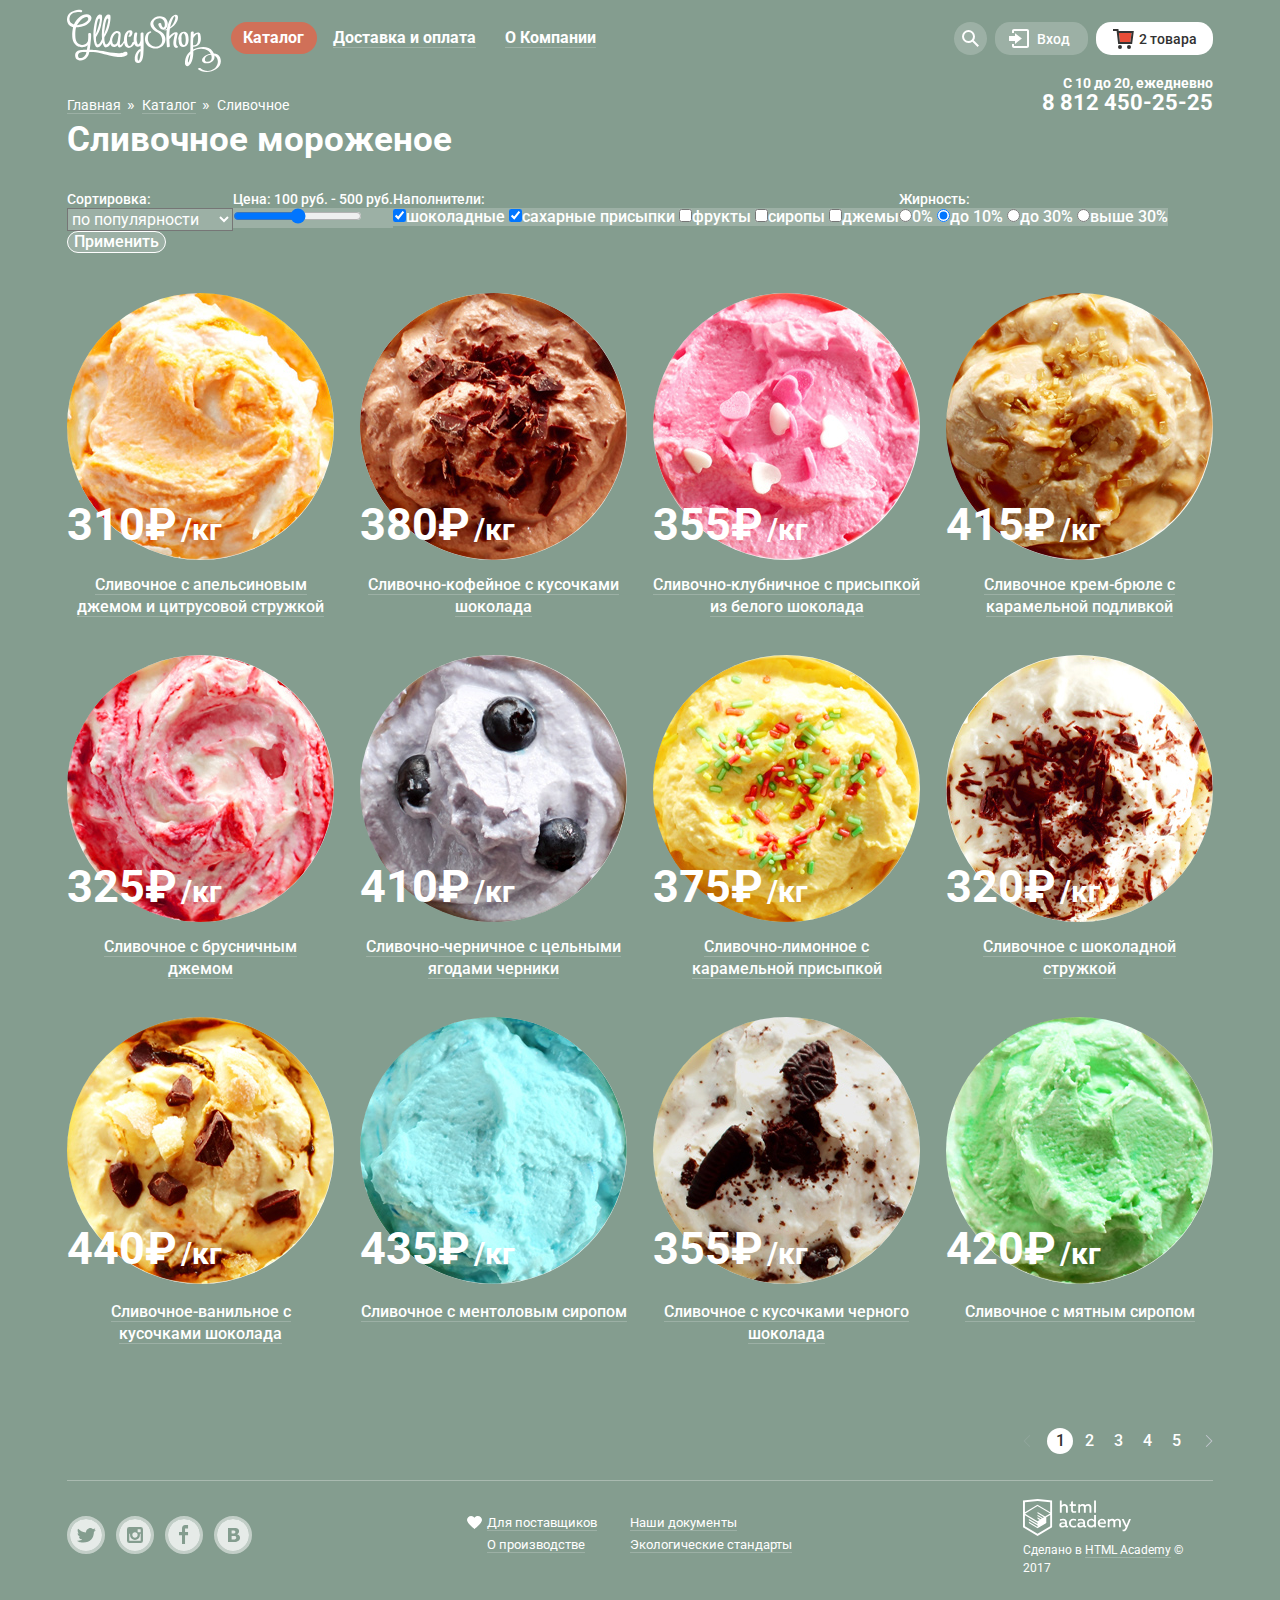
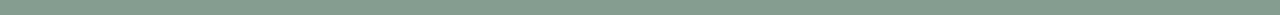
==== commit ff8076b5: "Правки по декоративным элементам, выпадающие окна" ====
--- a/catalog.html
+++ b/catalog.html
@@ -27,7 +27,7 @@
                   <li><a href="about.html" class="navLink"><span class="linkUnderline">О Компании</span></a></li>
                </ul>
                <ul class="userNavigation list">
-                  <li>
+                  <li class="searching catalogSearching">
                      <a href="#" class="userLink searchLink">
                         <span class="visuallyHidden">Поиск</span>
                         <svg xmlns="http://www.w3.org/2000/svg" xmlns:xlink="http://www.w3.org/1999/xlink" width="17" height="17" viewBox="0 0 17 17">
@@ -40,10 +40,10 @@
                         <button type="submit" class="visuallyHidden">Искать</button>
                      </form>
                   </li>
-                  <li>
+                  <li class="entering catalogEntering">
                      <a href="login.html" class="userLink entryLink">
                         <svg xmlns="http://www.w3.org/2000/svg" xmlns:xlink="http://www.w3.org/1999/xlink" width="21" height="19" viewBox="0 0 21 19">
-                           <g fill="#000">
+                           <g fill="#fff">
                               <path d="M6 14.875L12.917 9.5 6 4.125v2.917H-.042v4.917H6z"/>
                               <path d="M18 0H5C3.9 0 3 .9 3 2v2h2V2h13v15H5v-2H3v2c0 1.1.9 2 2 2h13c1.1 0 2-.9 2-2V2c0-1.1-.9-2-2-2z"/>
                            </g>
@@ -59,12 +59,12 @@
                         </p>
                         <button type="submit" class="btn">Войти</button>
                         <p class="informationSection">
-                           <a href="#" class="linkForm">Забыли пароль?</a>
-                           <a href="#" class="linkForm">Новая регистрация</a>
+                           <a href="#" class="linkForm"><span class="linkUnderline">Забыли пароль?</span></a>
+                           <a href="#" class="linkForm"><span class="linkUnderline">Новая регистрация</span></a>
                         </p>
                      </form>
                   </li>
-                  <li>
+                  <li class="buying">
                      <a href="#" class="userLink basketLink activeLink">
                         <svg xmlns="http://www.w3.org/2000/svg" width="21" height="20" viewBox="0 0 21 20">
                            <path fill="#E84D37" d="M5.888 4.031L6.922 13h10.45l1.176-8.969z"/>
@@ -76,25 +76,26 @@
                      </a>
                      <section class="goodsChosen">
                         <h2 class="visuallyHidden">Выбранные товары</h2>
-                        <p class="goodsRow"><button type="button" class="goodsClose"><span class="visuallyHidden">Закрыть</span></button>
+                        <div class="goodsRow"><button type="button" class="goodsClose"><span class="visuallyHidden">Закрыть</span></button>
                            <a href="#">
                            <img src="img/1.jpg" width="33" height="33" alt="Пломбир с апельсиновым джемом">
-                           <span class="goodsBuy">Пломбир с апельсиновым джемом</span>
+                           <p class="goodsBuy firstGoods">Пломбир с апельсиновым джемом</p>
                            </a> 
-                           <span class="goodsWeight">1,5 кг x</span> <span class="goodsPrice">200 руб.</span>
+                           <p class="goodsFeatures"><span class="goodsWeight">1,5 кг x</span> <span class="goodsPrice">200 руб.</span></p>
                            <span class="goodsTotal">300 руб.</span>
-                        </p>
-                        <p class="goodsRow"><button type="button" class="goodsClose"><span class="visuallyHidden">Закрыть</span></button>
+                        </div>
+                        <div class="goodsRow"><button type="button" class="goodsClose"><span class="visuallyHidden">Закрыть</span></button>
                            <a href="#">
                            <img src="img/3.jpg" width="33" height="33" alt="Клубничный пломбир с присыпкой"> 
-                           <span class="goodsBuy">Клубничный пломбир с присыпкой из белого шоколада</span>
+                           <p class="goodsBuy">Клубничный пломбир с присыпкой из белого шоколада</p>
                            </a>
-                           <span class="goodsWeight">1,5 кг x</span> <span class="goodsPrice">300 руб.</span>
-                           <span class="goodsTotal">450 руб.</span>
-                        </p>
-                        <hr>
+                           <p class="goodsFeatures secondRow"><span class="goodsWeight">1,5 кг x</span> <span class="goodsPrice">300 руб.</span></p>
+                           <span class="goodsTotal secondRow">450 руб.</span>
+                        </div>
+                        <div class="totalPrice">
                         <span class="total">Итого: 750 руб.</span>
                         <a href="#" class="btn">Оформить заказ</a>
+                        </div>
                      </section>
                   </li>
                </ul>
@@ -108,8 +109,8 @@
       <main>
          <div class="container">
             <ul class="breadcrumbs list">
-               <li><a href="index.html">Главная</a></li>
-               <li><a href="#">Каталог</a></li>
+               <li><a href="index.html"><span class="linkUnderline">Главная</span></a></li>
+               <li><a href="#"><span class="linkUnderline">Каталог</span></a></li>
                <li class="breadcrumbsCurrent">Сливочное</li>
             </ul>
             <h1 class="mainHeading">Сливочное мороженое</h1>
@@ -170,136 +171,159 @@
          <div class="icecreamContainer">
             <ul class="icecreamList list">
                <li class="icecreamItem">
-                  <h2><a href="#" class="icecreamLink"><span class="linkUnderline">Сливочное с апельсиновым джемом и цитрусовой стружкой</span></a></h2>
+                  <div class="icecreamListContent"><h2><a href="#" class="icecreamLink"><span class="linkUnderline">Сливочное с апельсиновым джемом и цитрусовой стружкой</span></a></h2>
                   <p class="icecreamImage">
                      <img src="img/1.jpg" width="267" height="267" alt="Сливочное с апельсиновым джемом">
                   </p>
-                  <div class="iceInfo"><span class="itemPrice">310 ₽</span>
+                  <div class="iceInfo"><span class="itemPrice">310₽</span>
                      <span class="itemWeight">/кг</span> 
                   </div>
-                  <a class="showBtn btn" href="#">Быстрый просмотр</a> 
-               </li>
-               <li class="icecreamItem">
+                  <a class="showBtn btn" href="#">Быстрый просмотр</a>
+                </div> 
+               </li>
+               <li class="icecreamItem">
+                    <div class="icecreamListContent">
                   <h2><a href="#" class="icecreamLink"><span class="linkUnderline">Сливочно-кофейное с кусочками шоколада</span></a></h2>
                   <p class="icecreamImage">
                      <img src="img/2.jpg" width="267" height="267" alt="Сливочное-кофейное с кусочками шоколада">
                   </p>
-                  <div class="iceInfo"><span class="itemPrice">380 ₽</span>
-                     <span class="itemWeight">/кг</span>
-                  </div>
-                  <a class="showBtn btn" href="#">Быстрый просмотр</a> 
-               </li>
-               <li class="icecreamItem">
+                  <div class="iceInfo"><span class="itemPrice">380₽</span>
+                     <span class="itemWeight">/кг</span>
+                  </div>
+                  <a class="showBtn btn" href="#">Быстрый просмотр</a> 
+                  </div>
+               </li>
+               <li class="icecreamItem">
+                    <div class="icecreamListContent">
                   <h2><a href="#" class="icecreamLink"><span class="linkUnderline">Сливочно-клубничное с присыпкой из белого шоколада</span></a></h2>
                   <p class="icecreamImage">
                      <img src="img/3.jpg" width="267" height="267" alt="Сливочно-клубничное с присыпкой">
                   </p>
-                  <div class="iceInfo"><span class="itemPrice">355 ₽</span>
-                     <span class="itemWeight">/кг</span>
-                  </div>
-                  <a class="showBtn btn" href="#">Быстрый просмотр</a> 
-               </li>
-               <li class="icecreamItem">
+                  <div class="iceInfo"><span class="itemPrice">355₽</span>
+                     <span class="itemWeight">/кг</span>
+                  </div>
+                  <a class="showBtn btn" href="#">Быстрый просмотр</a> 
+                  </div>
+               </li>
+               <li class="icecreamItem">
+                    <div class="icecreamListContent">
                   <h2><a href="#" class="icecreamLink"><span class="linkUnderline">Сливочное крем-брюле с карамельной подливкой</span></a></h2>
                   <p class="icecreamImage">
                      <img src="img/4.jpg" width="267" height="267" alt="Сливочное крем-брюле">
                   </p>
-                  <div class="iceInfo"><span class="itemPrice">415 ₽</span>
-                     <span class="itemWeight">/кг</span>
-                  </div>
-                  <a class="showBtn btn" href="#">Быстрый просмотр</a> 
-               </li>
-               <li class="icecreamItem">
-                  <h2><a href="#" class="icecreamLink"><span class="linkUnderline">Сливочное с брусничным джемом</span></a></h2>
+                  <div class="iceInfo"><span class="itemPrice">415₽</span>
+                     <span class="itemWeight">/кг</span>
+                  </div>
+                  <a class="showBtn btn" href="#">Быстрый просмотр</a> 
+                  </div>
+               </li>
+               <li class="icecreamItem">
+                    <div class="icecreamListContent">
+                  <h2><a href="#" class="icecreamLink shorterLink"><span class="linkUnderline">Сливочное с брусничным джемом</span></a></h2>
                   <p class="icecreamImage">
                      <img src="img/5.jpg" width="267" height="267" alt="Сливочное с брусничным джемом">
                   </p>
-                  <div class="iceInfo"><span class="itemPrice">325 ₽</span>
-                     <span class="itemWeight">/кг</span>
-                  </div>
-                  <a class="showBtn btn" href="#">Быстрый просмотр</a> 
-               </li>
-               <li class="icecreamItem">
+                  <div class="iceInfo"><span class="itemPrice">325₽</span>
+                     <span class="itemWeight">/кг</span>
+                  </div>
+                  <a class="showBtn btn" href="#">Быстрый просмотр</a> 
+                  </div>
+               </li>
+               <li class="icecreamItem">
+                    <div class="icecreamListContent">
                   <h2><a href="#" class="icecreamLink"><span class="linkUnderline">Сливочно-черничное с цельными ягодами черники</span></a></h2>
                   <p class="icecreamImage">
                      <img src="img/6.jpg" width="267" height="267" alt="Сливочно-черничное">
                   </p>
-                  <div class="iceInfo"><span class="itemPrice">410 ₽</span>
-                     <span class="itemWeight">/кг</span>
-                  </div>
-                  <a class="showBtn btn" href="#">Быстрый просмотр</a> 
-               </li>
-               <li class="icecreamItem">
+                  <div class="iceInfo"><span class="itemPrice">410₽</span>
+                     <span class="itemWeight">/кг</span>
+                  </div>
+                  <a class="showBtn btn" href="#">Быстрый просмотр</a> 
+                  </div>
+               </li>
+               <li class="icecreamItem">
+                    <div class="icecreamListContent">
                   <h2><a href="#" class="icecreamLink"><span class="linkUnderline">Сливочно-лимонное с карамельной присыпкой</span></a></h2>
                   <p class="icecreamImage">
                      <img src="img/7.jpg" width="267" height="267" alt="Сливочно-лимонное">
                   </p>
-                  <div class="iceInfo"><span class="itemPrice">375 ₽</span>
-                     <span class="itemWeight">/кг</span>
-                  </div>
-                  <a class="showBtn btn" href="#">Быстрый просмотр</a> 
-               </li>
-               <li class="icecreamItem">
+                  <div class="iceInfo"><span class="itemPrice">375₽</span>
+                     <span class="itemWeight">/кг</span>
+                  </div>
+                  <a class="showBtn btn" href="#">Быстрый просмотр</a>
+                  </div> 
+               </li>
+               <li class="icecreamItem">
+                    <div class="icecreamListContent">
                   <h2><a href="#" class="icecreamLink"><span class="linkUnderline">Сливочное с шоколадной стружкой</span></a></h2>
                   <p class="icecreamImage">
                      <img src="img/8.jpg" width="267" height="267" alt="Сливочное с шоколадной стружкой">
                   </p>
-                  <div class="iceInfo"><span class="itemPrice">320 ₽</span>
-                     <span class="itemWeight">/кг</span>
-                  </div>
-                  <a class="showBtn btn" href="#">Быстрый просмотр</a> 
-               </li>
-               <li class="icecreamItem">
-                  <h2><a href="#" class="icecreamLink"><span class="linkUnderline">Сливочное-ванильное с кусочками шоколада</span></a></h2>
+                  <div class="iceInfo"><span class="itemPrice">320₽</span>
+                     <span class="itemWeight">/кг</span>
+                  </div>
+                  <a class="showBtn btn" href="#">Быстрый просмотр</a> 
+                  </div>
+               </li>
+               <li class="icecreamItem">
+                    <div class="icecreamListContent">
+                  <h2 class="thirdRow"><a href="#" class="icecreamLink shorterLink"><span class="linkUnderline">Сливочное-ванильное с кусочками шоколада</span></a></h2>
                   <p class="icecreamImage">
                      <img src="img/9.jpg" width="267" height="267" alt="Сливочное-ванильное с кусочками шоколада">
                   </p>
-                  <div class="iceInfo"><span class="itemPrice">440 ₽</span>
-                     <span class="itemWeight">/кг</span>
-                  </div>
-                  <a class="showBtn btn" href="#">Быстрый просмотр</a> 
-               </li>
-               <li class="icecreamItem">
-                  <h2><a href="#" class="icecreamLink"><span class="linkUnderline">Сливочное с ментоловым сиропом</span></a></h2>
+                  <div class="iceInfo"><span class="itemPrice">440₽</span>
+                     <span class="itemWeight">/кг</span>
+                  </div>
+                  <a class="showBtn btn" href="#">Быстрый просмотр</a>
+                  </div> 
+               </li>
+               <li class="icecreamItem">
+                    <div class="icecreamListContent">
+                  <h2 class="thirdRow"><a href="#" class="icecreamLink"><span class="linkUnderline">Сливочное с ментоловым сиропом</span></a></h2>
                   <p class="icecreamImage">
                      <img src="img/10.jpg" width="267" height="267" alt="Сливочное с ментоловым сиропом">
                   </p>
-                  <div class="iceInfo"><span class="itemPrice">435 ₽</span>
-                     <span class="itemWeight">/кг</span>
-                  </div>
-                  <a class="showBtn btn" href="#">Быстрый просмотр</a> 
-               </li>
-               <li class="icecreamItem">
-                  <h2><a href="#" class="icecreamLink"><span class="linkUnderline">Сливочное с кусочками черного шоколада</span></a></h2>
+                  <div class="iceInfo"><span class="itemPrice">435₽</span>
+                     <span class="itemWeight">/кг</span>
+                  </div>
+                  <a class="showBtn btn" href="#">Быстрый просмотр</a>
+                  </div> 
+               </li>
+               <li class="icecreamItem">
+                    <div class="icecreamListContent">
+                  <h2 class="thirdRow"><a href="#" class="icecreamLink"><span class="linkUnderline">Сливочное с кусочками черного шоколада</span></a></h2>
                   <p class="icecreamImage">
                      <img src="img/11.jpg" width="267" height="267" alt="Сливочное с кусочками черного шоколада">
                   </p>
-                  <div class="iceInfo"><span class="itemPrice">355 ₽</span>
-                     <span class="itemWeight">/кг</span>
-                  </div>
-                  <a class="showBtn btn" href="#">Быстрый просмотр</a> 
-               </li>
-               <li class="icecreamItem">
-                  <h2><a href="#" class="icecreamLink"><span class="linkUnderline">Сливочное с мятным сиропом</span></a></h2>
+                  <div class="iceInfo"><span class="itemPrice">355₽</span>
+                     <span class="itemWeight">/кг</span>
+                  </div>
+                  <a class="showBtn btn" href="#">Быстрый просмотр</a>
+                  </div> 
+               </li>
+               <li class="icecreamItem">
+                    <div class="icecreamListContent">
+                  <h2 class="thirdRow"><a href="#" class="icecreamLink"><span class="linkUnderline">Сливочное с мятным сиропом</span></a></h2>
                   <p class="icecreamImage">
                      <img src="img/12.jpg" width="267" height="267" alt="Сливочное с мятным сиропом">
                   </p>
-                  <div class="iceInfo"> <span class="itemPrice">420 ₽</span>
-                     <span class="itemWeight">/кг</span>
-                  </div>
-                  <a class="showBtn btn" href="#">Быстрый просмотр</a> 
+                  <div class="iceInfo"> <span class="itemPrice">420₽</span>
+                     <span class="itemWeight">/кг</span>
+                  </div>
+                  <a class="showBtn btn" href="#">Быстрый просмотр</a> 
+                  </div>
                </li>
             </ul>
          </div>
          <div class="container">
             <ul class="paginationList list" aria-label="Больше страниц с результатами">
-               <li class="paginationPrevious">&lt;</li>
+               <li class="paginationArrowBack"><a aria-label="Предыдущая страница"></a></li>
                <li class="paginationItem"><a class="paginationItemCurrent">1</a></li>
                <li class="paginationItem"><a href="#" class="paginationLink">2</a></li>
                <li class="paginationItem"><a href="#" class="paginationLink">3</a></li>
                <li class="paginationItem"><a href="#" class="paginationLink">4</a></li>
                <li class="paginationItem"><a href="#" class="paginationLink">5</a></li>
-               <li class="paginationNext">></li>
+               <li class="paginationArrowForward"><a href="#" aria-label="Следующая страница"></a></li>
             </ul>
          </div>
       </main>
@@ -323,7 +347,7 @@
             </div>
             <div class="footerCopyright">
                <a href="https://htmlacademy.ru/intensive/htmlcss" aria-label="Сайт компании HTML Academy"><img src="img/logo-htmlacademy.svg" alt="HTML academy logo" width="108" height="39"></a> 
-               <p>Сделано в <a class="logoLink" href="https://htmlacademy.ru/intensive/htmlcss">HTML Academy</a> &copy; 2017</p>
+               <p>Сделано в <a class="logoLink" href="https://htmlacademy.ru/intensive/htmlcss"><span class="linkUnderline">HTML Academy</span></a> &copy; 2017</p>
             </div>
          </div>
       </footer>
--- a/css/style.css
+++ b/css/style.css
@@ -18,18 +18,9 @@
 }
 
 a {
-    font-weight: 500;
     color: #fff;
     line-height: 18px;
     text-decoration: none;
-}
-
-a:hover {
-    color: #ffbc9e;
-}
-
-a:active {
-    color: #ffbc9e;
 }
 
 img {
@@ -47,6 +38,7 @@
     width: 1200px;
     margin: 0 auto;
     padding: 0 27px;
+    position: relative;
     
 }
 
@@ -86,19 +78,21 @@
     line-height: 18px;
     color: #fff;
     font-weight: 700;
-    padding: 9px 13px 10px 14px;
+    padding: 9px 13px 10px 12px;
     display: block;
-	border-radius: 20px;
+    border-radius: 20px;
+    padding-top: 7px;
+    padding-bottom: 7px;
 }
 
 .newIcecream::after {
     content: "";
     position: absolute;
     width: 128px;
-    height: 20px;
-    border-bottom: 1px solid rgba(0, 0, 0, 0.2);
+    height: 1px;
+    background: rgba(0, 0, 0, 0.2);
     left: 6px;
-    top: 19px;
+    top: 38px;
 }
 
 .siteNavigation .navLink:hover, .catalogLink:hover .catLink {
@@ -114,7 +108,7 @@
     position: absolute;
     z-index: 900;
     background-color: #f8f7f4; 
-    top: 42px;
+    top: 40px;
 	left: -6px;
     width: 143px;
     box-shadow: 0px 20px 20px 0px rgba(0, 0, 0, 0.4);
@@ -131,7 +125,7 @@
     text-decoration: none;
     color: #323232;
     display: block;
-    padding: 8px 10px 8px 20px;  
+    padding: 6px 10px 8px 20px;  
 }
 
 .newIcecream a {
@@ -140,7 +134,7 @@
 
 .newIcecream {
     padding-bottom: 11px;
-    padding-top: 5px;
+    padding-top: 3px;
 }
 
 .submenuItem:last-child {
@@ -164,11 +158,15 @@
     color: #333;
 }
 
-a.catalogCurrent {
+.catalogLink a.catalogCurrent {
     color: #fff;
     background-color: #d07058;
     font-weight: 700;
     text-decoration: none;
+}
+
+.navLink:active {
+    box-shadow: inset 0px 2px 1px 0 #696969;
 }
 
 .userNavigation {
@@ -184,6 +182,7 @@
     text-decoration: none;
     display: block;
     background-color: rgba(255, 255, 255, 0.2);
+    position: relative;
 }
 
 .userNavigation .searchLink {
@@ -193,6 +192,38 @@
     width: 33px;
     height: 33px;
     border-radius: 50%;
+    position: relative;
+}
+
+.searching:hover .searchForm {
+    display: block;
+    position: absolute;
+    z-index: 10;
+    top: 59px;
+    left: 621px;
+    min-width: 341px;
+    box-sizing: border-box;
+    padding: 20px 15px;
+    background-color: #f8f7f4;
+    box-shadow: 0px 20px 20px 0 rgba(0, 0, 0, 0.4);
+    border-radius: 5px;
+}
+
+.catalogSearching:hover .searchForm {
+    left: 608px;
+}
+
+.searchForm input {
+    padding-top: 9px;
+    padding-bottom: 10px;
+    padding-left: 15px;
+    box-sizing: border-box;
+    border-radius: 5px;
+    color: #999;
+    line-height: 24px;
+    font-size: 14px;
+    min-width: 311px;
+    border: 1px solid #d3d3d2;
 }
 
 .searchLink:hover path {
@@ -203,18 +234,85 @@
     display: flex;
     width: 93px;
     height: 33px;
-    padding-left: 16px;
-    padding-right: 13px;
-    justify-content: space-between;
+    padding-left: 10px;
+    padding-right: 14px;
+    justify-content: space-around;
     align-items: center;
     border-radius: 15px;
 }
 
-.entryLink path {
-    fill: #fff;
-}
-
-.entryLink:hover path {
+.entering:hover .loginForm {
+    display: flex;
+    position: absolute;
+    width: 277px;
+    box-sizing: border-box;
+    padding: 5px 17px 4px 19px;
+    background-color: #f8f7f4;
+    box-shadow: 0px 20px 20px 0 rgba(0, 0, 0, 0.4);
+    border-radius: 5px;
+    top: 59px;
+    left: 786px;
+    z-index: 20;
+    flex-wrap: wrap;
+    align-items: flex-start;
+}
+
+.catalogEntering:hover .loginForm {
+    left: 770px;
+}
+
+.loginForm input {
+    padding-top: 7px;
+    padding-bottom: 10px;
+    padding-left: 15px;
+    box-sizing: border-box;
+    border-radius: 5px;
+    color: #999;
+    line-height: 24px;
+    font-size: 14px;
+    border: 1px solid #d3d3d2;
+    width: 100%;
+}
+
+.userForm input[type="email"] {
+    margin-bottom: 20px;
+}
+
+p.userForm {
+    margin-bottom: 20px;
+}
+
+.loginForm .btn {
+    padding: 9px 25px;
+    padding-top: 10px;
+    box-sizing: border-box;
+    width: 100px;
+    display: inline-block;
+}
+
+.informationSection {
+    width: 120px;
+    margin-left: 20px;
+    margin-top: 0;
+}
+
+.informationSection .linkForm {
+    font-size: 13px;
+    line-height: 24px;
+    color: #323232;
+    font-weight: normal;
+    display: block;
+}
+
+.informationSection .linkFormRegister {
+    margin-top: -3px;
+}
+
+.informationSection .linkUnderline {
+    border-color: rgba(0, 0, 0, 0.3);
+}
+
+.entryLink:hover g {
     fill: #000;
 }
 
@@ -222,18 +320,14 @@
     display: flex;
     width: 100px;
     height: 33px;
-    padding-left: 16px;
+    padding-left: 14px;
     padding-right: 13px;
-    justify-content: space-between;
+    justify-content: space-around;
     align-items: center;
     border-radius: 15px;
 }
 
-.indexLink:hover path {
-    fill: #000;
-}
-
-.indexLink:hover circle {
+.indexLink:hover g {
     fill: #000;
 }
 
@@ -297,7 +391,7 @@
 .sliderItem .btnSlider {
     font-size: 32px;
     line-height: 44px;
-    padding: 12px 44px;
+    padding: 11px 38px 11px 39px;
     text-align: center;
     vertical-align: top;
     text-shadow: 0 2px 5px rgba(160, 32, 11, 0.76);
@@ -435,6 +529,7 @@
     margin-left: 20px;
     margin-bottom: 10px;
     margin-top: 19px;
+    letter-spacing: 0.01em;
 }
 
 .shopDescription {
@@ -554,6 +649,10 @@
     display: block;
     width: 281px;
     text-decoration: underline;
+}
+
+.blog .blogLink:hover {
+    color: #e84d37;
 }
 
 .subscribe {
@@ -645,7 +744,7 @@
     border-radius: 15px;
     position: absolute; 
     top: 63px;
-    left: 903px;
+    left: 871px;
     text-align: left;
 }
 
@@ -776,6 +875,11 @@
     border-color: rgba(255, 255, 255, 0.7);
 }
 
+.social .socialButton:active {
+    opacity: 0.8;
+    border: 4px solid rgba(255, 255, 255, 0.7);
+}
+
 .footerCopyright {
     width: 190px;
     margin-left: auto;
@@ -833,16 +937,33 @@
     height: 443px;
     border-radius: 10px;
     position: relative;
+    display: flex;
+    flex-direction: column;
 }
 
 .feedbackForm .close {
     position: absolute;
     left: 450px; /* Примерное, чтобы не мешалось*/
     top: 10px;
+    width: 18px;
+    height: 17px;
+    background-color: transparent;
+    border: none;
+    cursor: pointer;
+}
+
+.feedbackForm .close::before {
+    position: absolute;
+    content: "";
+    background: url("../img/cross-big.svg");
+    width: 18px;
+    height: 17px;
+    left: -7px;
+    top: 4px;
 }
 
 .feedbackForm .feedbackText {
-    margin-top: 19px;
+    margin-top: 15px;
     margin-bottom: 20px;
     font-size: 24px;
     line-height: 28px;
@@ -852,16 +973,181 @@
 .feedbackForm input, .feedbackForm textarea {
     line-height: 24px;
     color: #999999;
+    border-radius: 5px;
+    box-sizing: border-box;
+    border: 1px solid rgba(178, 178, 178, 0.52);
+}
+
+.feedbackForm input[type="text"] {
+    padding-top: 9px;
+    padding-bottom: 9px;
+    padding-left: 13px;
+    width: 267px;
+    margin-bottom: 20px;
+}
+
+.feedbackForm input[type="email"] {
+    padding-top: 8px;
+    padding-bottom: 9px;
+    padding-left: 11px;
+    width: 267px;
+    margin-bottom: 20px;
+}
+
+.feedbackForm textarea {
+    padding-top: 8px;
+    padding-left: 11px;
+    margin-bottom: 8px;
+}
+
+.feedbackButton {
+    display: flex;
+    justify-content: flex-end;
 }
 
 /* Страница каталога */
 
 .basketLink.activeLink {
     width: 117px;
-}
-
-.basketLink.activeLink:hover section.goodsChosen {
+    color: #323232;
+    background: #fff;
+}
+
+.buying:hover .goodsChosen {
+    position: absolute;
+    top: 58px;
+    right: 28px;
+    width: 539px;
+    padding: 20px 14px;
+    padding-right: 12px;
+    padding-bottom: 21px;
+    font-size: 13px;
+    line-height: 16px;
+    color: #323232;
+    z-index: 25;
+    background-color: #f8f7f4;
+    box-shadow: 0 20px 20px 0 rgba(0, 0, 0, 0.4);
+    border-radius: 5px;
     display: block;
+    box-sizing: border-box;
+}
+
+.goodsChosen .goodsRow, .goodsBuy {
+    font-size: 13px;
+    line-height: 16px;
+    color: #323232;
+    font-weight: normal;
+}
+
+.goodsRow .goodsClose {
+    position: absolute;
+    top: 9px;
+    left: 8px;
+    width: 13px;
+    height: 13px;
+    background-color: transparent;
+    border: none;
+    cursor: pointer;
+}
+
+.goodsRow .secondRow {
+    margin-top: -5px;
+}
+
+.goodsRow .goodsClose::before {
+    transform: rotate(45deg);
+}
+
+.goodsRow .goodsClose::after {
+    transform: rotate(-45deg);
+}
+
+.goodsRow .goodsClose::after, .goodsRow .goodsClose::before {
+    content: "";
+    position: absolute;
+    top: 6px;
+    right: 0px;
+    width: 15px;
+    height: 1px;
+    background-color: #231f20;
+}
+
+.goodsBuy {
+    margin: 0;
+    padding-top: 0px;
+    margin-right: 26px;
+    width: 220px;
+    display: inline-block;
+}
+
+.goodsFeatures {
+    width: 97px;
+    margin: 0;
+    padding-top: 8px;
+    margin-right: 25px;
+}
+
+.goodsTotal {
+    display: inline-block;
+    width: 58px;
+    margin-right: 0;
+    margin: 0;
+    padding-top: 8px;
+}
+
+.firstGoods {
+    vertical-align: top;
+    padding-top: 8px;
+}
+
+.goodsRow img {
+    border-radius: 50%;
+    margin-right: 9px;
+}
+
+.goodsRow {
+    position: relative;
+    display: flex;
+    justify-content: flex-start;
+    align-items: flex-start;
+    margin-bottom: 20px;
+    padding-left: 30px;
+}
+
+.totalPrice::before {
+    content: "";
+    position: absolute;
+    top: -4px;
+    right: 0px;
+    width: 512px;
+    height: 1px;
+    background-color: #cacac7;
+}
+
+.goodsChosen .goodsPrice {
+    color: #999;
+    display: inline-block;
+}
+
+.totalPrice {
+    display: flex;
+    flex-direction: column;
+    align-items: flex-end;
+    margin-right: 0;
+    position: relative;
+    padding-top: 13px;
+}
+
+.totalPrice .total {
+    font-weight: 700;
+    font-size: 15px;
+    color: #323232;
+}
+
+.totalPrice .btn {
+    margin-top: 13px;
+    padding-left: 14px;
+    padding-right: 14px;
 }
 
 .workTime  {
@@ -886,7 +1172,7 @@
 .shopInfo {
     position: absolute;
     top: 75px;
-    right: 0;
+    right: -30px;
     padding-right: 57px;
     text-align: right;
 }
@@ -894,6 +1180,10 @@
 .breadcrumbs {
     list-style: none;
     margin-top: 17px;
+}
+
+.breadcrumbs a:hover {
+    color: #ffbc9e;
 }
 
 .breadcrumbs li {
@@ -948,19 +1238,28 @@
     display: flex;
     flex-wrap: wrap;
     margin-top: 34px;
-    margin-bottom: 45px;
+    margin-bottom: 52px;
+}
+
+.icecreamListContent {
+    position: relative;
+    z-index: 10;
+    display: flex;
+    flex-direction: column;
 }
 
 .icecreamItem {
-    display: flex;
-    flex-direction: column;
     width: 267px;
-    margin-right: 25px;
+    margin-right: 26px;
     position: relative;
 }
 
 .icecreamItem h2 {
-    margin-top: 10px;
+    margin-top: 8px;
+}
+
+.icecreamItem .thirdRow {
+    margin-top: 11px;
 }
 
 .icecreamItem .icecreamImage {
@@ -971,7 +1270,7 @@
 
 .iceInfo {
     position: absolute;
-    top: 214px;
+    top: 215px;
 }
 
 .icecreamList .icecreamLink {
@@ -984,12 +1283,17 @@
     margin-bottom: 11px;
 }
 
+.icecreamItem .shorterLink {
+    width: 195px;
+}
+
 .showBtn {
     display: none;
     position: absolute;
-    bottom: -35px;
+    bottom: -30px;
     left: 30px;  
-    padding: 15px 18px;
+    padding: 12px 17px;
+    padding-bottom: 13px;
     color: #fefefe;
     font-size: 18px;
     font-weight: 700;
@@ -999,6 +1303,10 @@
 
 .linkUnderline {
     border-bottom: 1px solid rgba(255, 255, 255, 0.2);
+}
+
+.mainFooter .linkUnderline:hover {
+    color: #ffbc9e;
 }
 
 .icecreamItem:hover .showBtn {
@@ -1014,12 +1322,15 @@
     top: 0;
     left: -15px;
     width: 293px;
-    height: 405px;
+    min-height: 405px;
     border-radius: 5px;  
     background-color: rgba(255,255,255, 0.2);
     box-shadow: 0 20px 20px rgba(0, 0, 0, 0.4);
-    
   }
+
+.icecreamItem:hover {
+    z-index: 15;
+}
 
 .itemPrice {
     font-size: 45px;
@@ -1100,8 +1411,12 @@
     display: flex;
     flex-wrap: wrap;
     justify-content: flex-end;
-    margin-bottom: 35px;
-    position: relative;
+    margin-bottom: 32px;
+    position: relative;
+    align-items: center;
+    font-size: 16px;
+    line-height: 18px;
+    font-weight: 500;
 }
 
 .paginationList::after {
@@ -1111,34 +1426,19 @@
     height: 1px;
     border-bottom: 1px solid rgba(255, 255, 255, 0.3);
     left: 0px;
-    top: 55px;
+    top: 52px;
 }
 
 .paginationItem {
     line-height: 18px;
     font-weight: 500;
-    margin-right: 5px;
-    position: relative;
+    margin-right: 3px;
 }
 
 .paginationItem:last-child {
     margin-left: 26px;
 }
 
-.paginationPrevious {
-    position: absolute;
-    color: #fff;
-    opacity: 0.2;
-    right: 190px;
-    font-size: 21px;
-    top: 0px;
-}
-
-.paginationNext {
-    color: #fff;
-    font-size: 21px;
-}
-
 .paginationItem:last-child {
     margin-right: 0;
 }
@@ -1148,7 +1448,11 @@
     color: #fff;
     display: block;
     border-radius: 50%;
-    padding: 5px 10px;
+    display: flex;
+    justify-content: center;
+    align-items: center;
+    width: 26px;
+    height: 26px;
 }
 
 .paginationItem .paginationLink:hover {
@@ -1157,9 +1461,33 @@
     cursor: pointer;
 }
 
+.paginationItem .paginationLink:active {
+    background-color: #ffffff;
+    color: #323232;
+}
+
+.paginationArrowForward, .paginationArrowBack {
+    display: block;
+    width: 8px;
+    height: 12px;
+    background: url(../img/icon-right-small.svg) no-repeat;
+    cursor: pointer;
+}
+
+.paginationArrowBack {
+    opacity: 0.2;
+    margin-right: 16px;
+    transform: rotate(180deg);
+    align-self: center;
+}
+
+.paginationArrowForward {
+    margin-left: 13px;
+    align-self: center;
+}
 
 .paginationItem .paginationItemCurrent {
-    background-color: #fff;
+    background: #fff;
     color: #323232;
 }
 
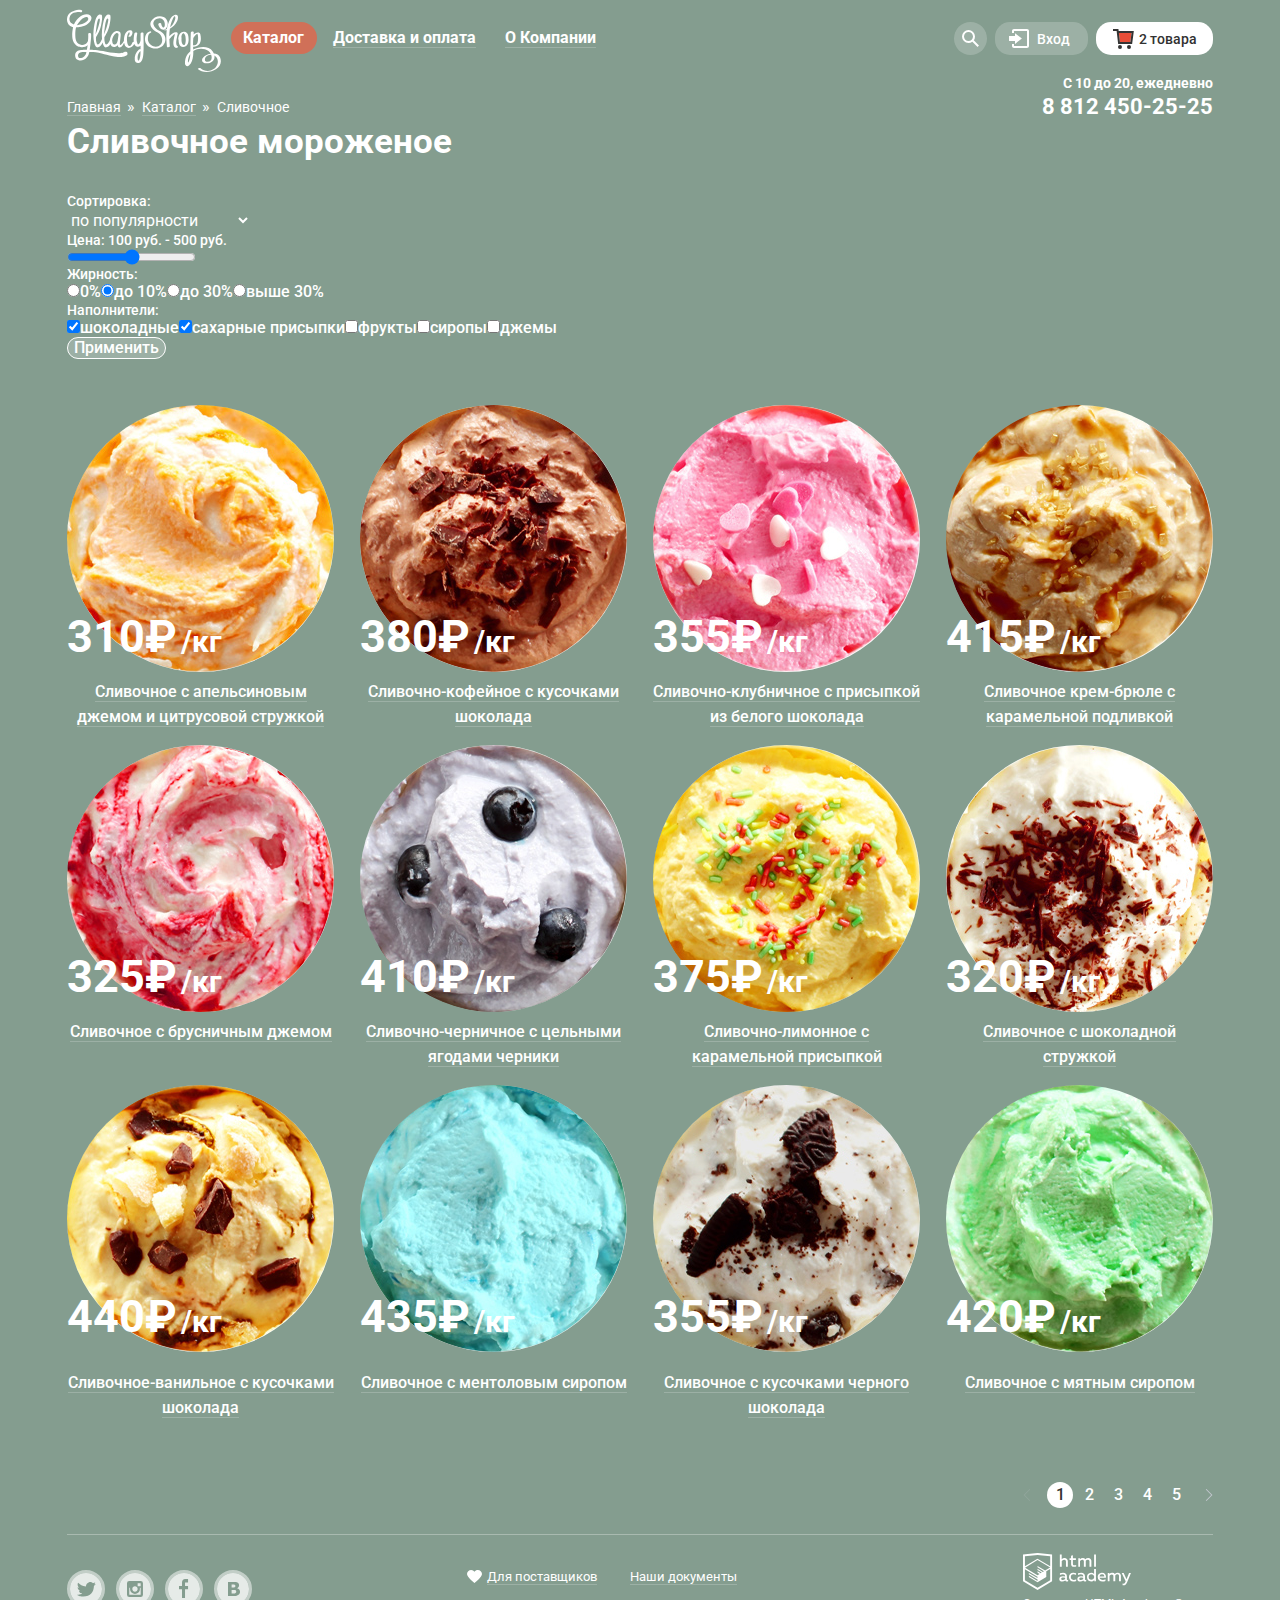
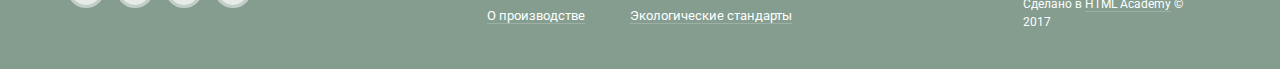
==== commit 5f77e159: "some changes" ====
--- a/catalog.html
+++ b/catalog.html
@@ -114,64 +114,65 @@
                <li class="breadcrumbsCurrent">Сливочное</li>
             </ul>
             <h1 class="mainHeading">Сливочное мороженое</h1>
-            <section class="sorting">
-               <h2 class="visuallyHidden">Выберите мороженое по вкусу</h2>
-               <form class="filterForm" method="post" action="https://echo.htmlacademy.ru/">
-                  <div class="filterSection">
-                     <div class="selecting">
-                        <label for="filterSelect">
-                        <span class="filterHeading">Сортировка:</span></label>
-                        <div class="selecting">
-                           <select name="sorting" class="filterSelect" id="filterSelect">
-                              <option value="popular">по популярности</option>
-                              <option value="cheap">сначала недорогие</option>
-                              <option value="expensive">сначала дорогие</option>
-                              <option value="fatty">по жирности</option>
-                           </select>
-                        </div>
-                     </div>
-                     <div class="ranging">
-                        <label for="ranger">
-                        <span class="filterHeading">Цена: 100 руб. - 500 руб.</span> </label>
-                        <div class="inputBg"> <input type="range" min="100" max="500" step="100" id="ranger">
-                        </div>
-                     </div>
-                     <div class="fatting">
-                        <span class="filterHeading">Жирность:</span>
-                        <div class="inputBg">
-                           <label>
-                           <input type="radio" name="fat" value="0%">0%
-                           </label>
-                           <label>
-                           <input type="radio" name="fat" value="before10%" checked>до 10%
-                           </label>
-                           <label>
-                           <input type="radio" name="fat" value="before30%">до 30%
-                           </label>
-                           <label>
-                           <input type="radio" name="fat" value="above30%">выше 30%
-                           </label>
-                        </div>
-                     </div>
-                     <div class="filterFilling">
-                        <span class="filterHeading">Наполнители:</span>
-                        <div class="inputBg">
-                           <label><input type="checkbox" name="chocolate" checked>шоколадные</label>
-                           <label> <input type="checkbox" name="sugar" checked>сахарные присыпки</label>
-                           <label> <input type="checkbox" name="fruit">фрукты</label>
-                           <label> <input type="checkbox" name="syrup">сиропы</label>
-                           <label>  <input type="checkbox" name="jam">джемы</label>
-                        </div>
-                     </div>
-                     <button type="submit" class="filterBtn">Применить</button>
-                  </div>
-               </form>
-            </section>
+            <section class="filters">
+              <h2 class="visuallyHidden">Выберите мороженое по вкусу</h2>
+              <form class="filterForm" method="post" action="https://echo.htmlacademy.ru/">
+                 <div class="filterSection">
+                    <div class="selecting">
+                       <label for="filterSelect">
+                       <span class="filterHeading">Сортировка:</span></label>
+                       <div class="selecting">
+                          <select name="sorting" class="filterSelect" id="filterSelect">
+                             <option value="popular">по популярности</option>
+                             <option value="cheap">сначала недорогие</option>
+                             <option value="expensive">сначала дорогие</option>
+                             <option value="fatty">по жирности</option>
+                          </select>
+                       </div>
+                    </div>
+                    <div class="ranging">
+                       <label for="ranger">
+                       <span class="filterHeading">Цена: 100 руб. - 500 руб.</span> </label>
+                       <div class="inputBg"> <input type="range" min="100" max="500" step="100" id="ranger">
+                       </div>
+                    </div>
+                    <div class="fatting">
+                       <span class="filterHeading">Жирность:</span>
+                       <div class="inputBg">
+                          <label>
+                          <input type="radio" name="fat" value="0%">0%
+                          </label>
+                          <label>
+                          <input type="radio" name="fat" value="before10%" checked>до 10%
+                          </label>
+                          <label>
+                          <input type="radio" name="fat" value="before30%">до 30%
+                          </label>
+                          <label>
+                          <input type="radio" name="fat" value="above30%">выше 30%
+                          </label>
+                       </div>
+                    </div>
+                    <div class="filterFilling">
+                       <span class="filterHeading">Наполнители:</span>
+                       <div class="inputBg">
+                          <label><input type="checkbox" name="chocolate" checked>шоколадные</label>
+                          <label> <input type="checkbox" name="sugar" checked>сахарные присыпки</label>
+                          <label> <input type="checkbox" name="fruit">фрукты</label>
+                          <label> <input type="checkbox" name="syrup">сиропы</label>
+                          <label>  <input type="checkbox" name="jam">джемы</label>
+                       </div>
+                    </div>
+                    <button type="submit" class="filterBtn">Применить</button>
+                 </div>
+              </form>
+           </section>
+            
          </div>
          <div class="icecreamContainer">
             <ul class="icecreamList list">
                <li class="icecreamItem">
-                  <div class="icecreamListContent"><h2><a href="#" class="icecreamLink"><span class="linkUnderline">Сливочное с апельсиновым джемом и цитрусовой стружкой</span></a></h2>
+                  <h2><a href="#" class="icecreamLink"><span class="linkUnderline">Сливочное с апельсиновым джемом и цитрусовой стружкой</span></a></h2>
                   <p class="icecreamImage">
                      <img src="img/1.jpg" width="267" height="267" alt="Сливочное с апельсиновым джемом">
                   </p>
@@ -179,10 +180,10 @@
                      <span class="itemWeight">/кг</span> 
                   </div>
                   <a class="showBtn btn" href="#">Быстрый просмотр</a>
-                </div> 
-               </li>
-               <li class="icecreamItem">
-                    <div class="icecreamListContent">
+                 
+               </li>
+               <li class="icecreamItem">
+                   
                   <h2><a href="#" class="icecreamLink"><span class="linkUnderline">Сливочно-кофейное с кусочками шоколада</span></a></h2>
                   <p class="icecreamImage">
                      <img src="img/2.jpg" width="267" height="267" alt="Сливочное-кофейное с кусочками шоколада">
@@ -191,10 +192,10 @@
                      <span class="itemWeight">/кг</span>
                   </div>
                   <a class="showBtn btn" href="#">Быстрый просмотр</a> 
-                  </div>
-               </li>
-               <li class="icecreamItem">
-                    <div class="icecreamListContent">
+                  
+               </li>
+               <li class="icecreamItem">
+                    
                   <h2><a href="#" class="icecreamLink"><span class="linkUnderline">Сливочно-клубничное с присыпкой из белого шоколада</span></a></h2>
                   <p class="icecreamImage">
                      <img src="img/3.jpg" width="267" height="267" alt="Сливочно-клубничное с присыпкой">
@@ -203,10 +204,10 @@
                      <span class="itemWeight">/кг</span>
                   </div>
                   <a class="showBtn btn" href="#">Быстрый просмотр</a> 
-                  </div>
-               </li>
-               <li class="icecreamItem">
-                    <div class="icecreamListContent">
+                  
+               </li>
+               <li class="icecreamItem">
+                    
                   <h2><a href="#" class="icecreamLink"><span class="linkUnderline">Сливочное крем-брюле с карамельной подливкой</span></a></h2>
                   <p class="icecreamImage">
                      <img src="img/4.jpg" width="267" height="267" alt="Сливочное крем-брюле">
@@ -215,10 +216,10 @@
                      <span class="itemWeight">/кг</span>
                   </div>
                   <a class="showBtn btn" href="#">Быстрый просмотр</a> 
-                  </div>
-               </li>
-               <li class="icecreamItem">
-                    <div class="icecreamListContent">
+                  
+               </li>
+               <li class="icecreamItem">
+                    
                   <h2><a href="#" class="icecreamLink shorterLink"><span class="linkUnderline">Сливочное с брусничным джемом</span></a></h2>
                   <p class="icecreamImage">
                      <img src="img/5.jpg" width="267" height="267" alt="Сливочное с брусничным джемом">
@@ -227,10 +228,10 @@
                      <span class="itemWeight">/кг</span>
                   </div>
                   <a class="showBtn btn" href="#">Быстрый просмотр</a> 
-                  </div>
-               </li>
-               <li class="icecreamItem">
-                    <div class="icecreamListContent">
+                  
+               </li>
+               <li class="icecreamItem">
+                   
                   <h2><a href="#" class="icecreamLink"><span class="linkUnderline">Сливочно-черничное с цельными ягодами черники</span></a></h2>
                   <p class="icecreamImage">
                      <img src="img/6.jpg" width="267" height="267" alt="Сливочно-черничное">
@@ -239,10 +240,10 @@
                      <span class="itemWeight">/кг</span>
                   </div>
                   <a class="showBtn btn" href="#">Быстрый просмотр</a> 
-                  </div>
-               </li>
-               <li class="icecreamItem">
-                    <div class="icecreamListContent">
+                  
+               </li>
+               <li class="icecreamItem">
+                    
                   <h2><a href="#" class="icecreamLink"><span class="linkUnderline">Сливочно-лимонное с карамельной присыпкой</span></a></h2>
                   <p class="icecreamImage">
                      <img src="img/7.jpg" width="267" height="267" alt="Сливочно-лимонное">
@@ -251,10 +252,10 @@
                      <span class="itemWeight">/кг</span>
                   </div>
                   <a class="showBtn btn" href="#">Быстрый просмотр</a>
-                  </div> 
-               </li>
-               <li class="icecreamItem">
-                    <div class="icecreamListContent">
+                   
+               </li>
+               <li class="icecreamItem">
+                   
                   <h2><a href="#" class="icecreamLink"><span class="linkUnderline">Сливочное с шоколадной стружкой</span></a></h2>
                   <p class="icecreamImage">
                      <img src="img/8.jpg" width="267" height="267" alt="Сливочное с шоколадной стружкой">
@@ -263,10 +264,10 @@
                      <span class="itemWeight">/кг</span>
                   </div>
                   <a class="showBtn btn" href="#">Быстрый просмотр</a> 
-                  </div>
-               </li>
-               <li class="icecreamItem">
-                    <div class="icecreamListContent">
+                  
+               </li>
+               <li class="icecreamItem">
+                   
                   <h2 class="thirdRow"><a href="#" class="icecreamLink shorterLink"><span class="linkUnderline">Сливочное-ванильное с кусочками шоколада</span></a></h2>
                   <p class="icecreamImage">
                      <img src="img/9.jpg" width="267" height="267" alt="Сливочное-ванильное с кусочками шоколада">
@@ -275,10 +276,10 @@
                      <span class="itemWeight">/кг</span>
                   </div>
                   <a class="showBtn btn" href="#">Быстрый просмотр</a>
-                  </div> 
-               </li>
-               <li class="icecreamItem">
-                    <div class="icecreamListContent">
+                  
+               </li>
+               <li class="icecreamItem">
+                    
                   <h2 class="thirdRow"><a href="#" class="icecreamLink"><span class="linkUnderline">Сливочное с ментоловым сиропом</span></a></h2>
                   <p class="icecreamImage">
                      <img src="img/10.jpg" width="267" height="267" alt="Сливочное с ментоловым сиропом">
@@ -287,10 +288,10 @@
                      <span class="itemWeight">/кг</span>
                   </div>
                   <a class="showBtn btn" href="#">Быстрый просмотр</a>
-                  </div> 
-               </li>
-               <li class="icecreamItem">
-                    <div class="icecreamListContent">
+                 
+               </li>
+               <li class="icecreamItem">
+                    
                   <h2 class="thirdRow"><a href="#" class="icecreamLink"><span class="linkUnderline">Сливочное с кусочками черного шоколада</span></a></h2>
                   <p class="icecreamImage">
                      <img src="img/11.jpg" width="267" height="267" alt="Сливочное с кусочками черного шоколада">
@@ -299,10 +300,10 @@
                      <span class="itemWeight">/кг</span>
                   </div>
                   <a class="showBtn btn" href="#">Быстрый просмотр</a>
-                  </div> 
-               </li>
-               <li class="icecreamItem">
-                    <div class="icecreamListContent">
+                  
+               </li>
+               <li class="icecreamItem">
+                    
                   <h2 class="thirdRow"><a href="#" class="icecreamLink"><span class="linkUnderline">Сливочное с мятным сиропом</span></a></h2>
                   <p class="icecreamImage">
                      <img src="img/12.jpg" width="267" height="267" alt="Сливочное с мятным сиропом">
@@ -311,7 +312,7 @@
                      <span class="itemWeight">/кг</span>
                   </div>
                   <a class="showBtn btn" href="#">Быстрый просмотр</a> 
-                  </div>
+                  
                </li>
             </ul>
          </div>
@@ -329,22 +330,20 @@
       </main>
       <footer class="mainFooter">
          <div class="container">
-            <div class="social">
-               <ul class="list">
+               <ul class="list social">
                   <li><a class="socialButton socialTwitter" href="#"><span class="visuallyHidden">Твиттер</span></a></li>
                   <li><a class="socialButton socialInstagram" href="#"><span class="visuallyHidden">Инстаграм</span></a></li>
                   <li><a class="socialButton socialFacebook" href="#"><span class="visuallyHidden">Фейсбук</span></a></li>
                   <li><a class="socialButton socialVk" href="#"><span class="visuallyHidden">Контакт</span></a></li>
                </ul>
-            </div>
-            <div class="footerLinks">
-               <ul class="furtherLinks list">
+            
+               <ul class="list footerLinks">
                   <li><a href="#"><span class="linkUnderline">Для поставщиков</span></a></li>
                   <li><a href="#"><span class="linkUnderline">Наши документы</span></a></li>
                   <li><a href="#"><span class="linkUnderline">О производстве</span></a></li>
                   <li><a href="#"><span class="linkUnderline">Экологические стандарты</span></a></li>
                </ul>
-            </div>
+
             <div class="footerCopyright">
                <a href="https://htmlacademy.ru/intensive/htmlcss" aria-label="Сайт компании HTML Academy"><img src="img/logo-htmlacademy.svg" alt="HTML academy logo" width="108" height="39"></a> 
                <p>Сделано в <a class="logoLink" href="https://htmlacademy.ru/intensive/htmlcss"><span class="linkUnderline">HTML Academy</span></a> &copy; 2017</p>
--- a/css/style.css
+++ b/css/style.css
@@ -18,8 +18,6 @@
 }
 
 a {
-    color: #fff;
-    line-height: 18px;
     text-decoration: none;
 }
 
@@ -53,6 +51,10 @@
 
 .siteNavigation, .userNavigation {
     padding-top: 22px;
+}
+
+.siteNavigation {
+    max-width: 650px;
 }
 
 .userNavigation {
@@ -288,6 +290,7 @@
     box-sizing: border-box;
     width: 100px;
     display: inline-block;
+    vertical-align: top;
 }
 
 .informationSection {
@@ -361,6 +364,14 @@
 
 .siteWrapper::after {
   background-image: url("../img/slider_ice3.png");
+}
+
+.shopInfoIndex {
+    margin-top: -5px;
+}
+
+.shopInfoIndex .phoneNumber {
+    padding-top: 5px;
 }
 
 .slider {
@@ -462,13 +473,13 @@
 .gifts .giftRaspberry {
     background-color: #701c33;
     background-image: url('../img/raspberry_bg.jpg');
-    background-repeat: no-repeat;
+    background-repeat: repeat;
 }
 
 .gifts .giftChoco {
     background-color: #3e271c;
     background-image: url('../img/chocolate_bg.jpg');
-    background-repeat: no-repeat;
+    background-repeat: repeat;
 }
 
 .giftContainer p {
@@ -476,7 +487,7 @@
     font-size: 18px;
     font-weight: 700;
     margin-top: 16px;
-    margin-bottom: 90px;
+    margin-bottom: 45px;
 }
 
 .giftContainer h3 {
@@ -489,8 +500,8 @@
 }
 
 .giftContainer .btn {
-    position: absolute;
-    top: 160px;
+    float: right;
+
 }
 
 .giftRaspberry .btn {
@@ -702,6 +713,7 @@
     margin-right: 11px;
     height: 44px;
     min-width: 210px;
+    vertical-align: top;
 }
 
 .btn {
@@ -718,6 +730,7 @@
     color: #fefefe;
     border: none;
     cursor: pointer;
+    vertical-align: top;
 }
 
 .btn:hover {
@@ -746,6 +759,7 @@
     top: 63px;
     left: 871px;
     text-align: left;
+    z-index: 10;
 }
 
 .mapText .address {
@@ -784,12 +798,6 @@
 
 .mainFooter .container {
     display: flex;
-}
-
-.mainFooter .social {
-    width: 210px;
-    margin-right: 210px;
-    padding-top: 30px;
 }
 
 .social .socialButton {
@@ -807,11 +815,13 @@
     padding-top: 25px;
 }
 
-.social ul {
+.mainFooter ul.social {
     display: flex;
     flex-wrap: wrap;
-    margin: 0 auto;
-    justify-content: flex-start;  
+    justify-content: flex-start;
+    width: 210px;
+    margin-right: 210px;
+    padding-top: 30px;
 }
 
 .social .socialTwitter::before {
@@ -887,19 +897,20 @@
 
 .footerLinks a {
     font-size: 13px;
-}
-
-.footerLinks ul {
+    color: #fff;
+}
+
+ul.footerLinks {
     display: flex;
     flex-wrap: wrap;
 }
 
-.furtherLinks li {
+.footerLinks li {
     min-width: 143px;
     position: relative;
 } 
 
-.furtherLinks li:first-child::before {
+.footerLinks li:first-child::before {
     content: "";
     background-image: url('../img/heart.svg');
     background-repeat: no-repeat;
@@ -924,6 +935,7 @@
 
 .logoLink {
     font-weight: normal;
+    color: #fff;
 }
 
 /* Форма отзыва */
@@ -1078,6 +1090,7 @@
     margin-right: 26px;
     width: 220px;
     display: inline-block;
+    vertical-align: top;
 }
 
 .goodsFeatures {
@@ -1093,6 +1106,7 @@
     margin-right: 0;
     margin: 0;
     padding-top: 8px;
+    vertical-align: top;
 }
 
 .firstGoods {
@@ -1127,6 +1141,7 @@
 .goodsChosen .goodsPrice {
     color: #999;
     display: inline-block;
+    vertical-align: top;
 }
 
 .totalPrice {
@@ -1170,16 +1185,16 @@
 }
 
 .shopInfo {
-    position: absolute;
-    top: 75px;
-    right: -30px;
-    padding-right: 57px;
-    text-align: right;
+    margin-top: -4px;
+}
+
+.shopInfo .phoneNumber {
+    padding-top: 4px;
 }
 
 .breadcrumbs {
     list-style: none;
-    margin-top: 17px;
+    margin-top: -23px;
 }
 
 .breadcrumbs a:hover {
@@ -1204,12 +1219,14 @@
 .breadcrumbs li {
     display: inline-block;
     margin-right: 17px;
+    vertical-align: initial;
 }
 
 .breadcrumbs a {
     font-size: 14px;
     line-height: 16px;
     font-weight: normal;
+    color: #fff;
 }
 
 .breadcrumbsCurrent {
@@ -1242,20 +1259,23 @@
 }
 
 .icecreamListContent {
-    position: relative;
-    z-index: 10;
-    display: flex;
-    flex-direction: column;
+    
 }
 
 .icecreamItem {
     width: 267px;
     margin-right: 26px;
     position: relative;
+    z-index: 10;
+    display: flex;
+    flex-direction: column;
+    
 }
 
 .icecreamItem h2 {
-    margin-top: 8px;
+    margin: 0 auto;
+    margin-bottom: 11px;
+    text-align: center;
 }
 
 .icecreamItem .thirdRow {
@@ -1278,9 +1298,7 @@
     font-weight: 500;
     text-align: center;
     font-size: 16px;
-    display: block;
-    margin: 0 auto;
-    margin-bottom: 11px;
+    color: #fff;
 }
 
 .icecreamItem .shorterLink {
@@ -1290,7 +1308,7 @@
 .showBtn {
     display: none;
     position: absolute;
-    bottom: -30px;
+    bottom: -46px;
     left: 30px;  
     padding: 12px 17px;
     padding-bottom: 13px;
@@ -1318,7 +1336,6 @@
     position: absolute;
     z-index: 5;
     content: "";  
-    display: block;
     top: 0;
     left: -15px;
     width: 293px;
@@ -1357,6 +1374,13 @@
     order: 4;
 }
 
+.filterWrapper {
+    padding: 6px 8px 7px 15px;
+    background: rgba(255, 255, 255, 0.4);
+    border-radius: 23px;
+    box-sizing: content-box;
+}
+
 .fatting {
     order: 3;
 }
@@ -1376,12 +1400,16 @@
 .filterSection .filterSelect {
     font-size: 16px;
     line-height: 18px;
-    color: #fff;
-    background: rgba(255, 255, 255, 0.2);
+    padding-right: 20px;
+    border: 0;
+    color: #fff;
+    background-color: transparent;
+    padding-right: 20px;
 }
 
 .inputBg {
-    background-color: rgba(255, 255, 255, 0.2);
+    display: flex;
+    flex-wrap: wrap;
 }
 
 .filterBtn {
@@ -1403,7 +1431,31 @@
 .filterBtn:active {
     background-color: #ededed;
     box-shadow: inset 0px 2px 1px 0 #696969;
-}
+    
+}
+
+
+.filters {
+    margin-bottom: 40px;
+}
+
+.filters fieldset {
+    border: 0;
+    margin: 0;
+    margin-right: 12px;
+    padding: 0;
+    font-weight: 500;
+}
+
+.filters legend {
+    margin-left: 21px;
+    margin-bottom: 7px;
+    font-size: 14px;
+    font-weight: 500;
+    line-height: 16px;
+    color: #ffffff;
+}
+
 
 /* Пагинация */
 
